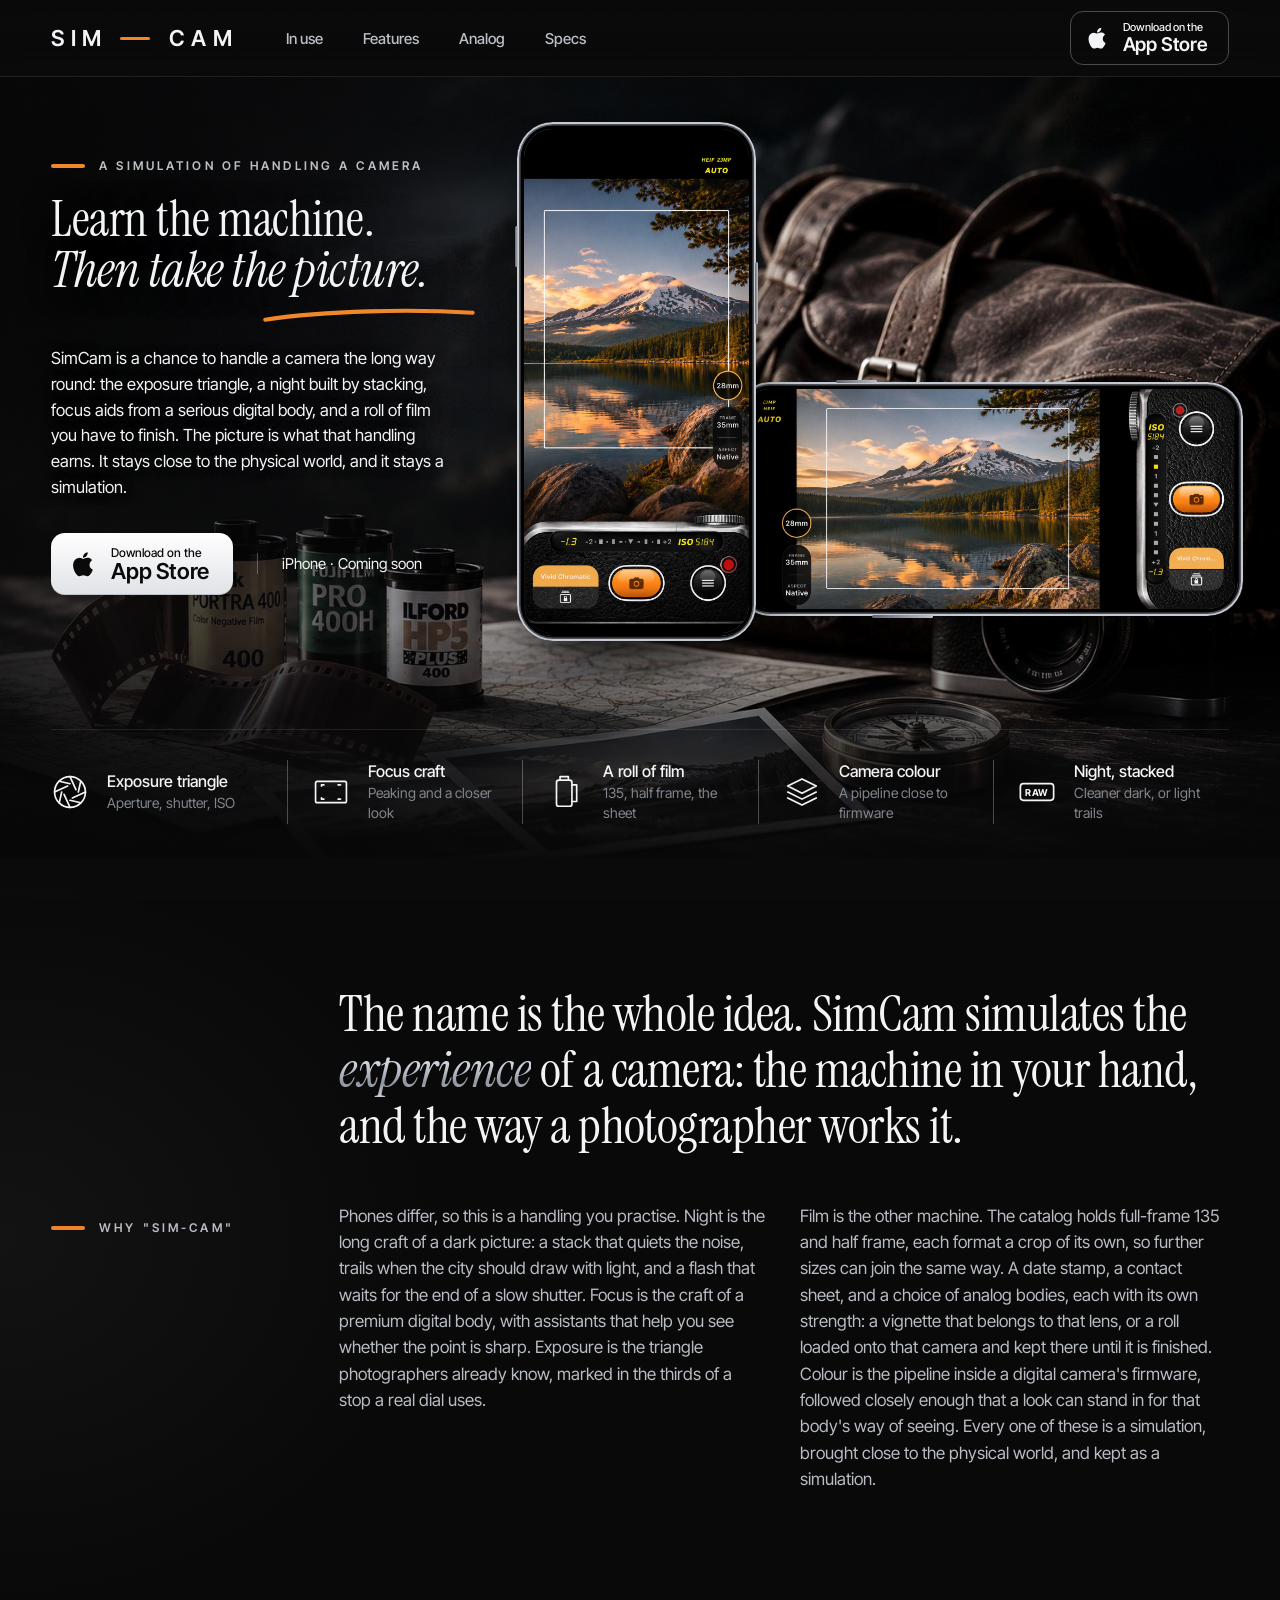
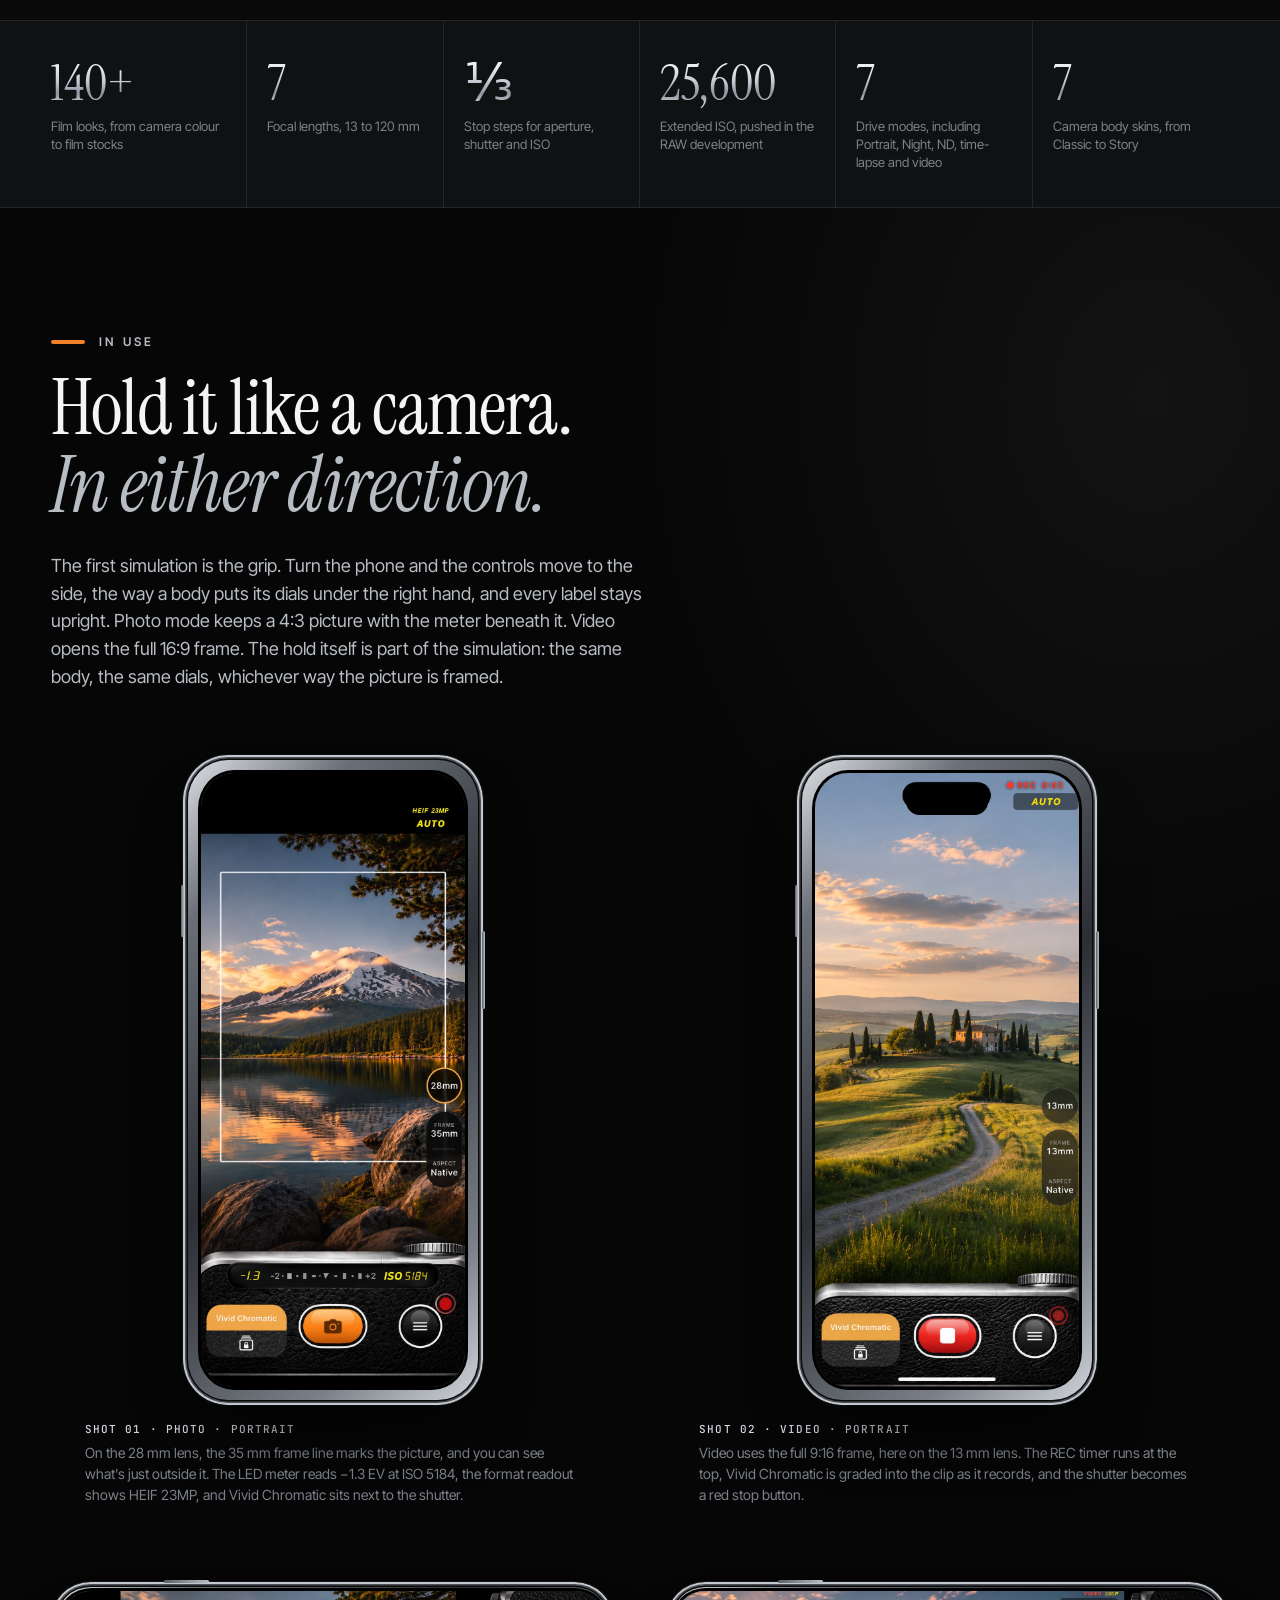
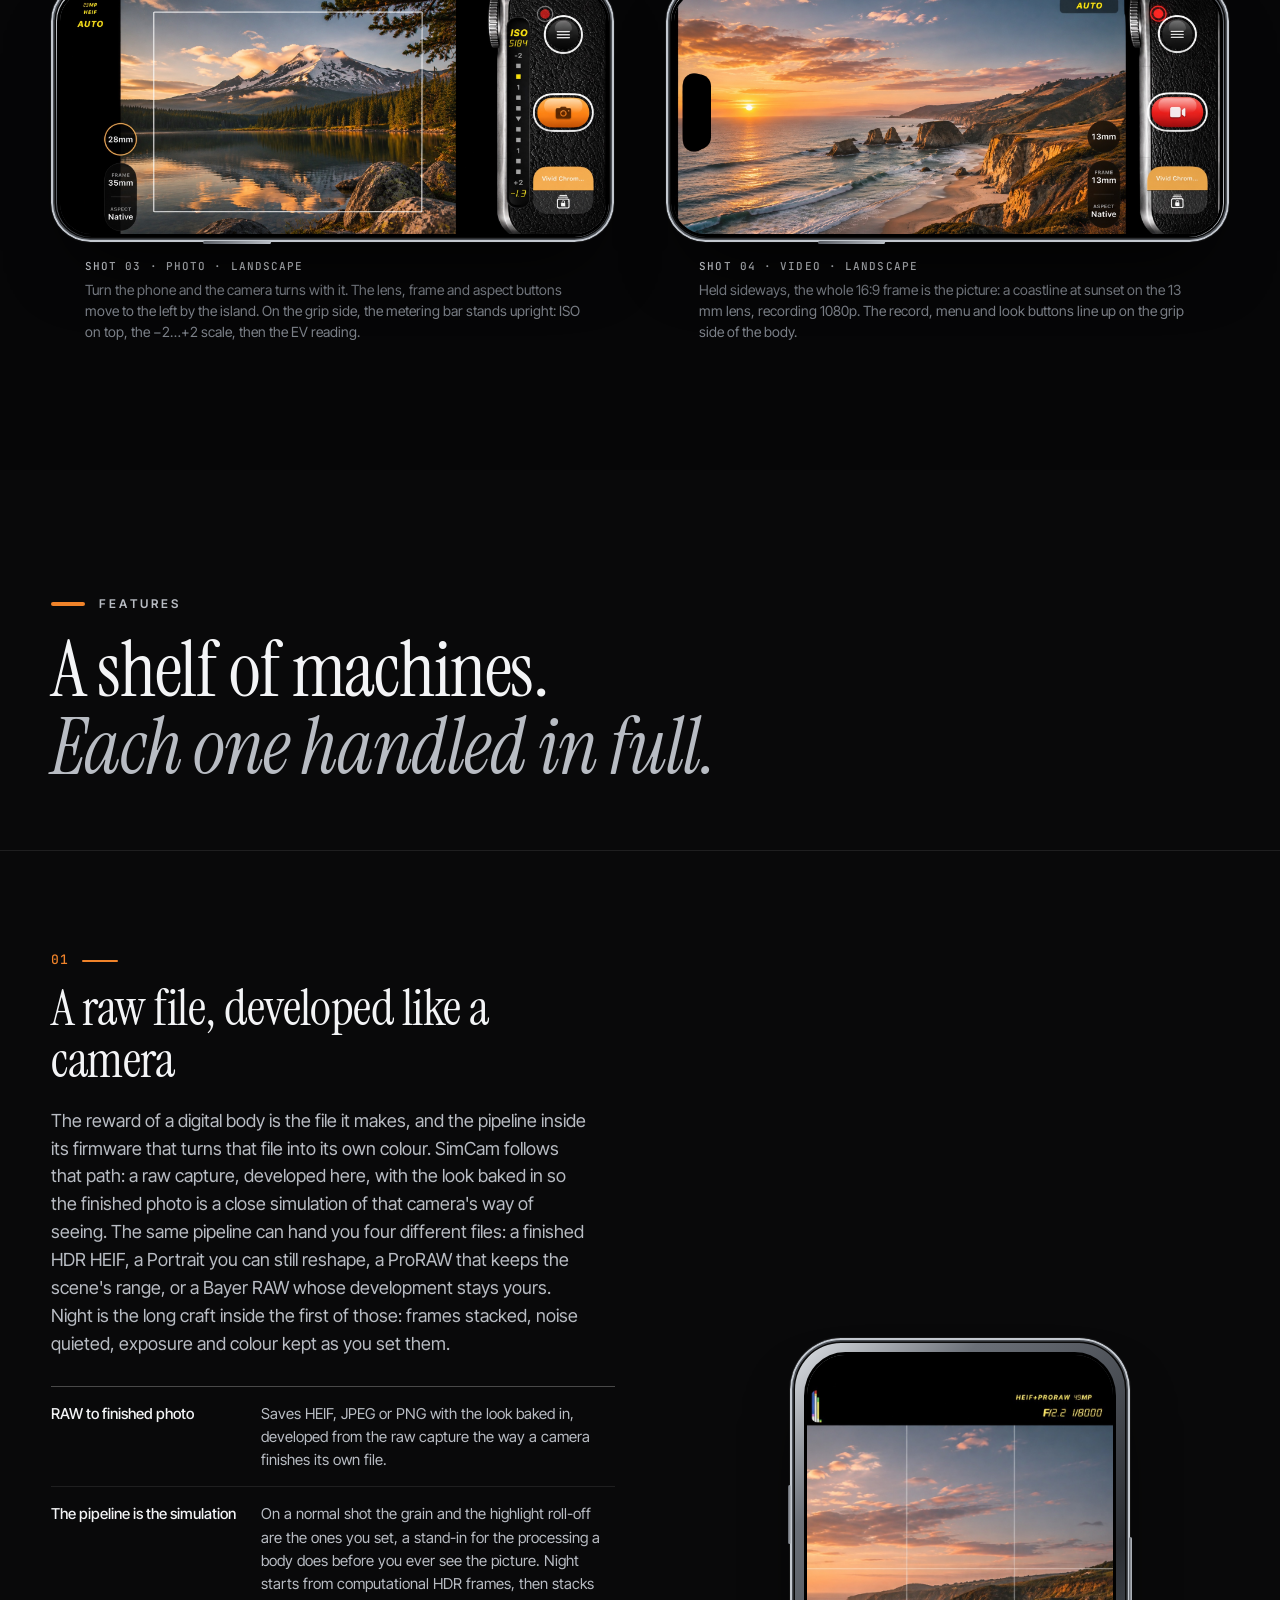
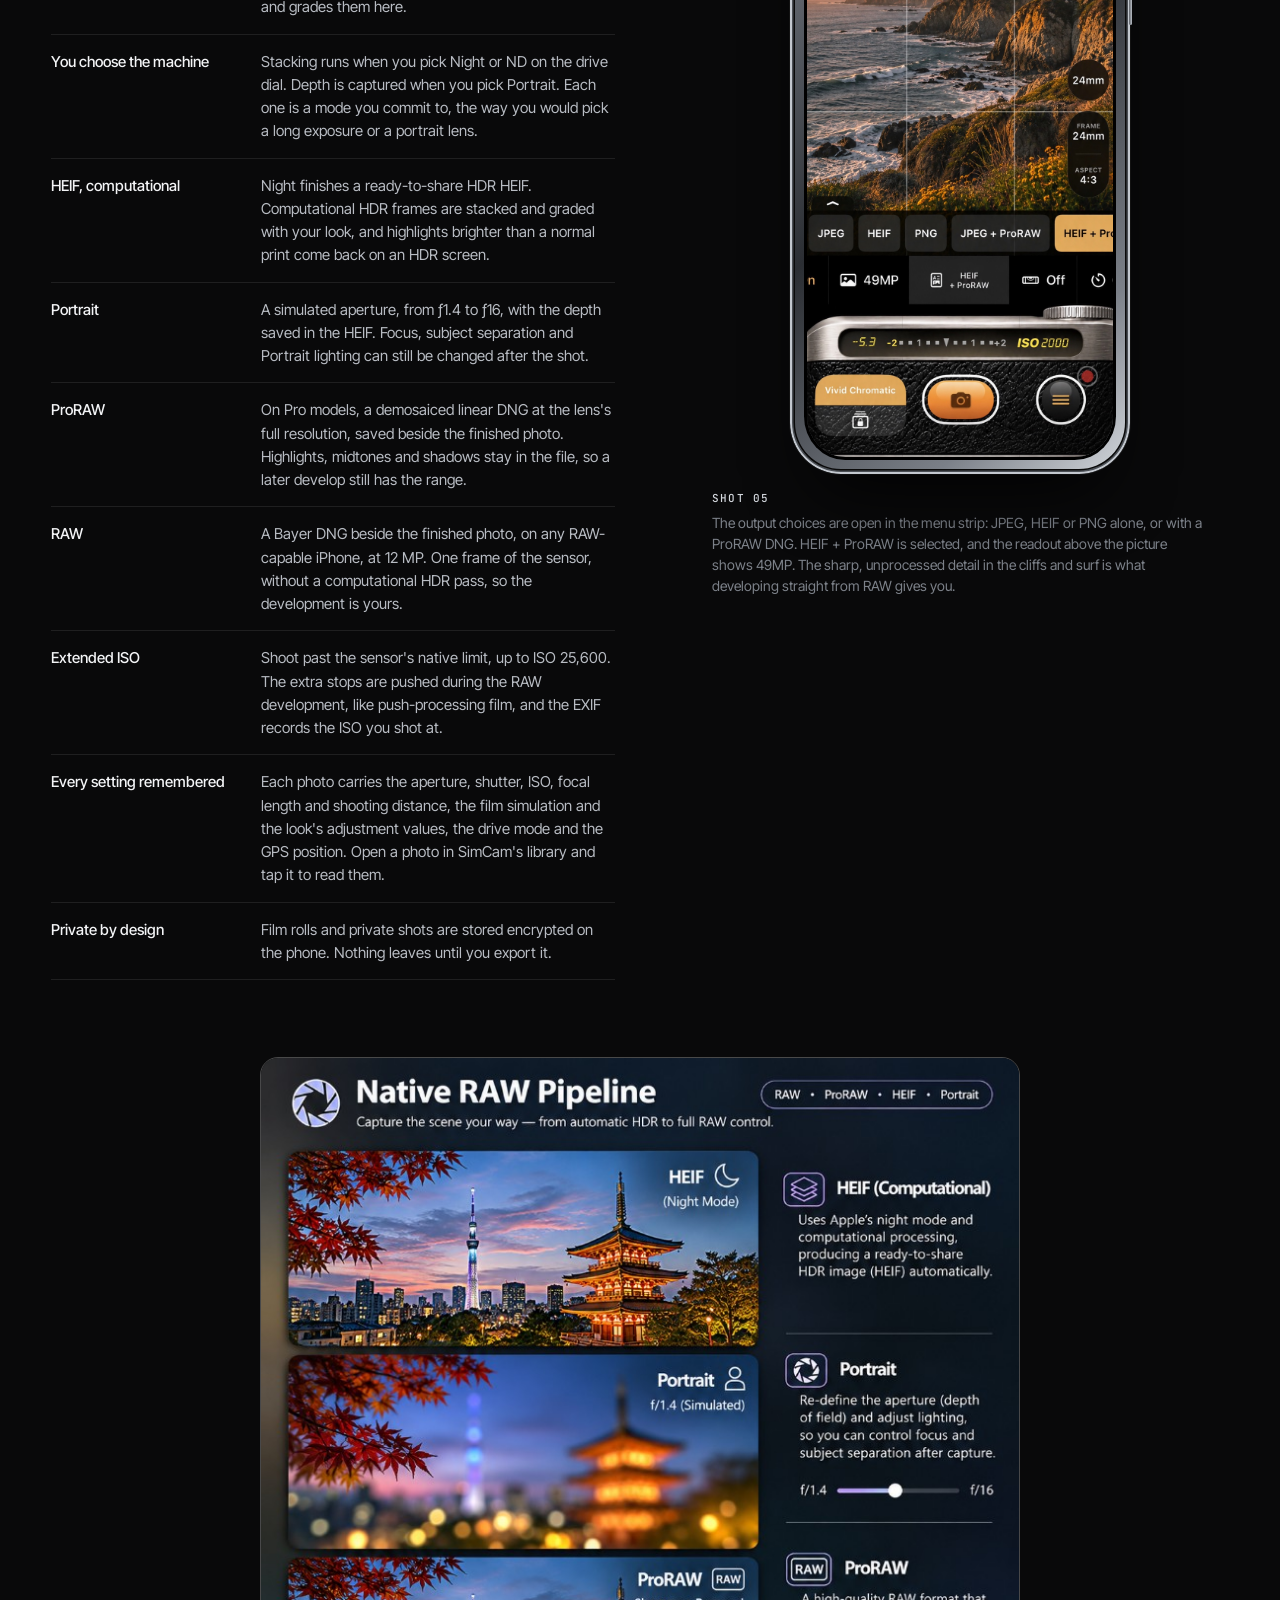
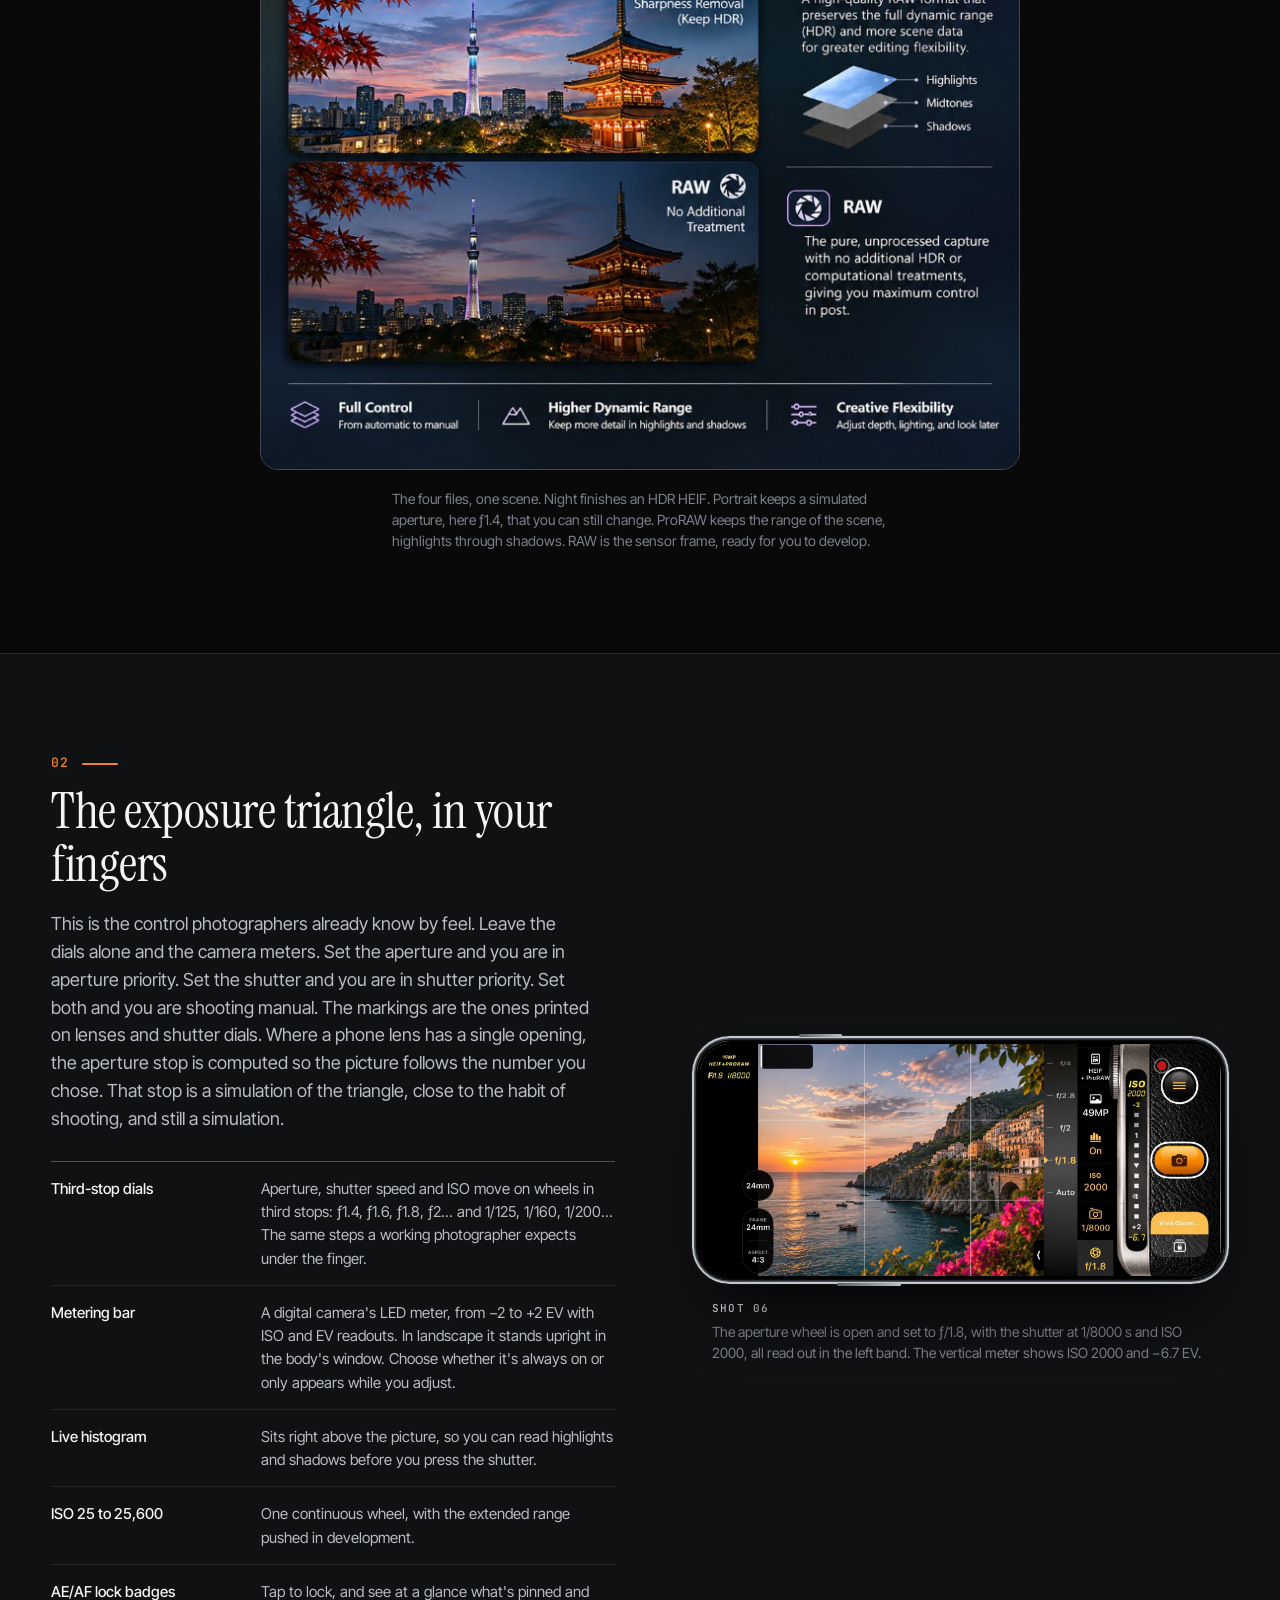
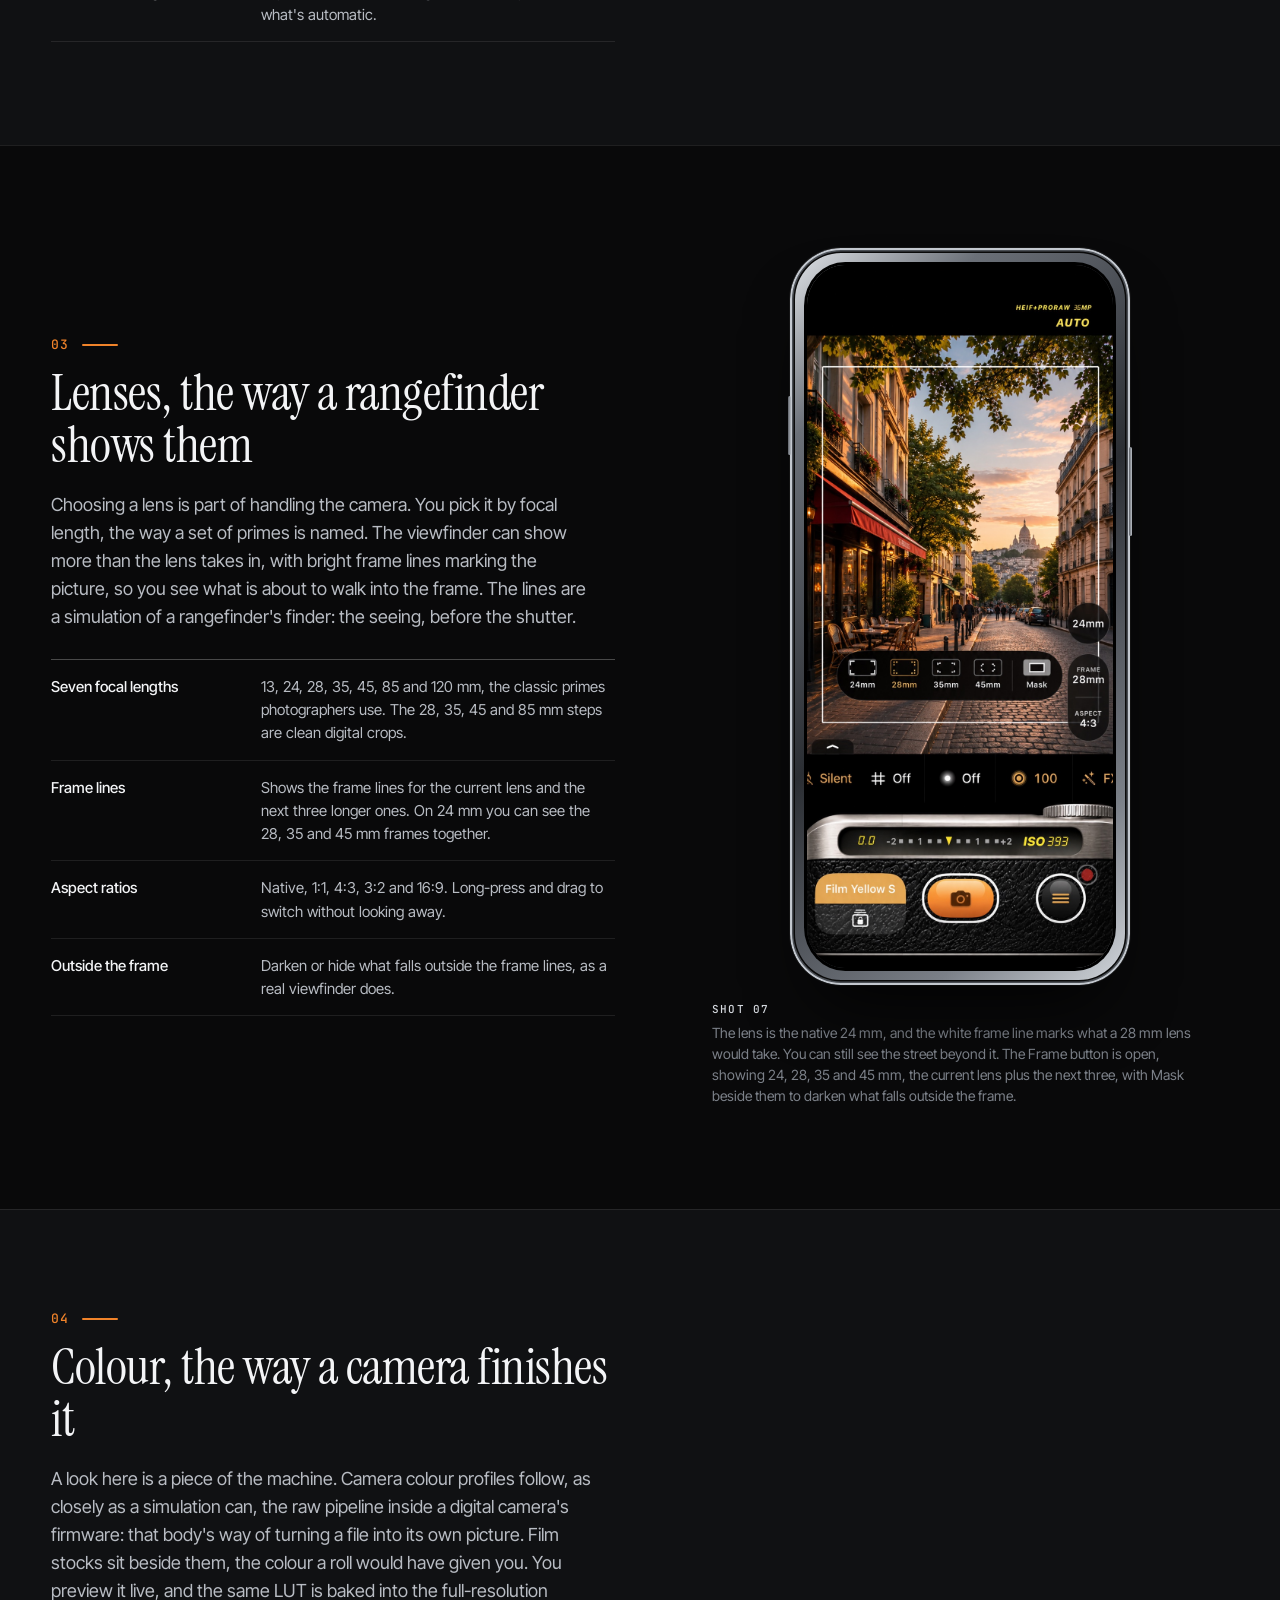
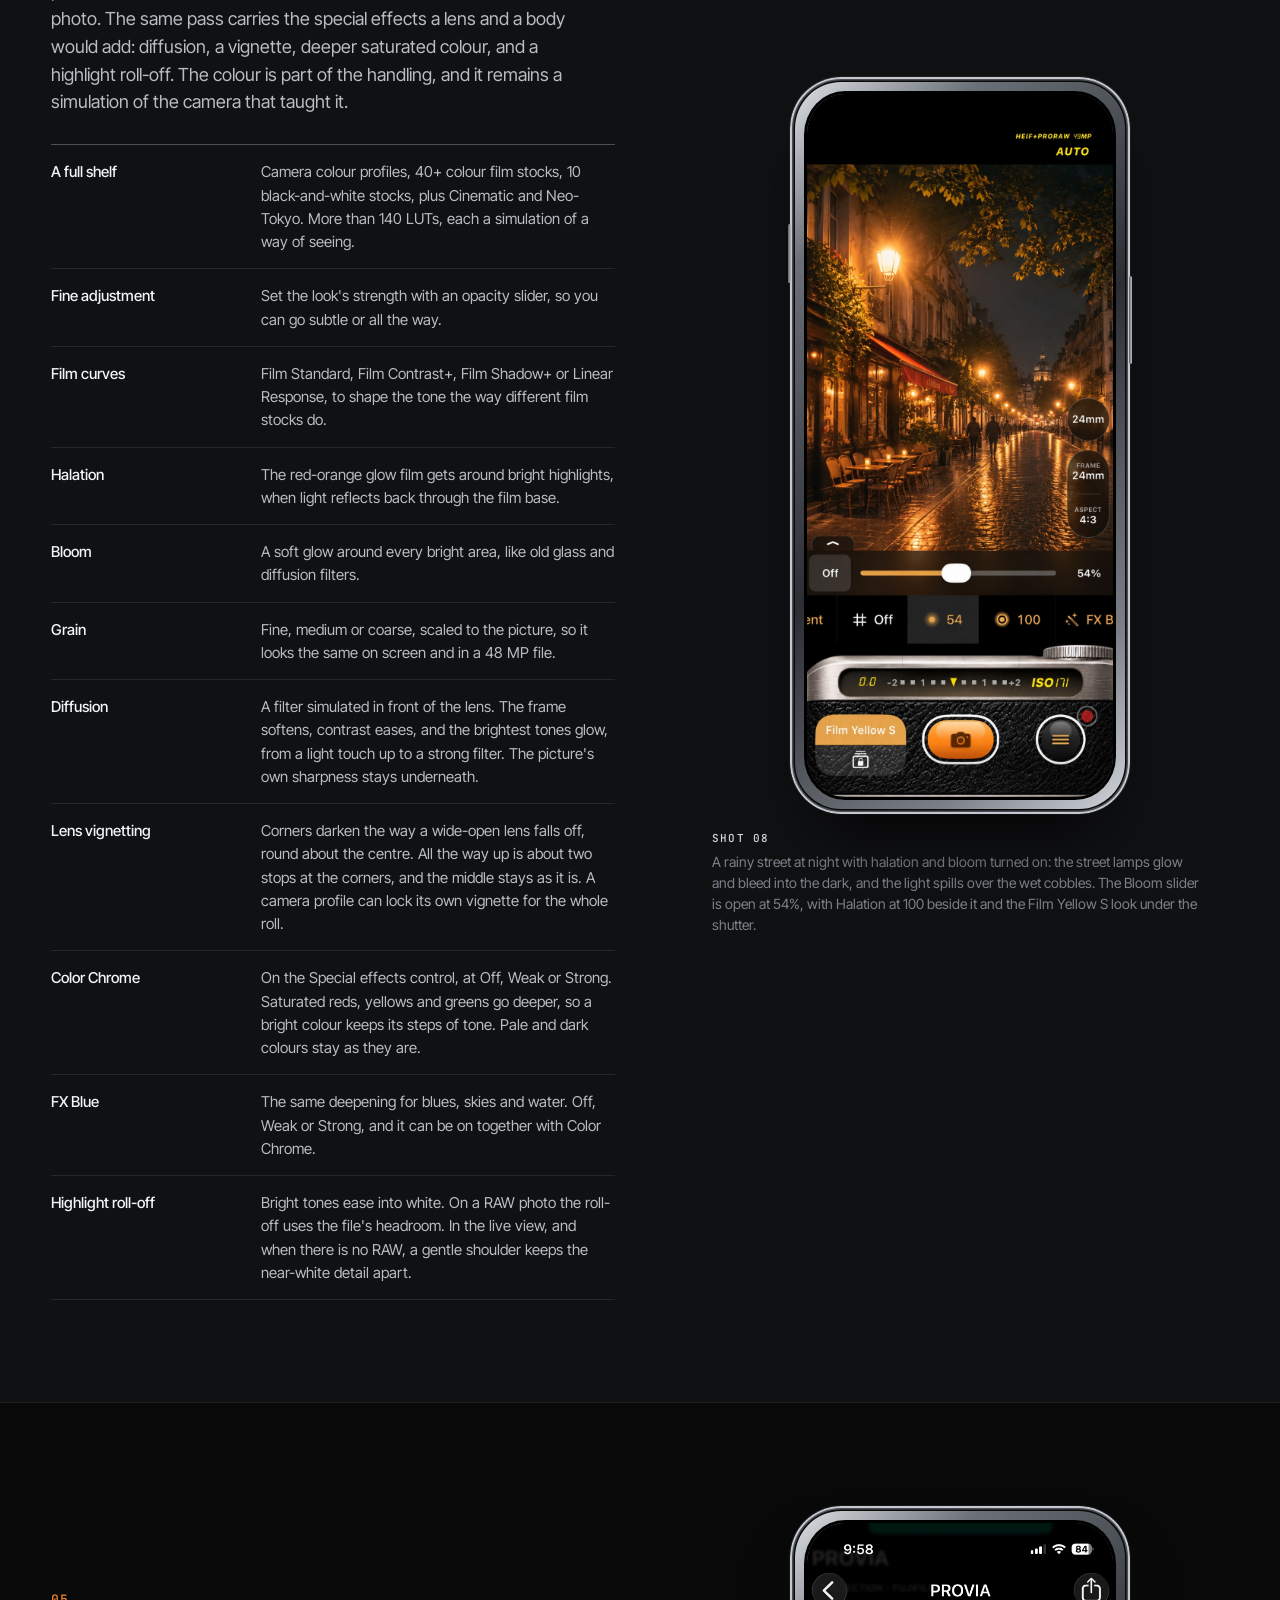
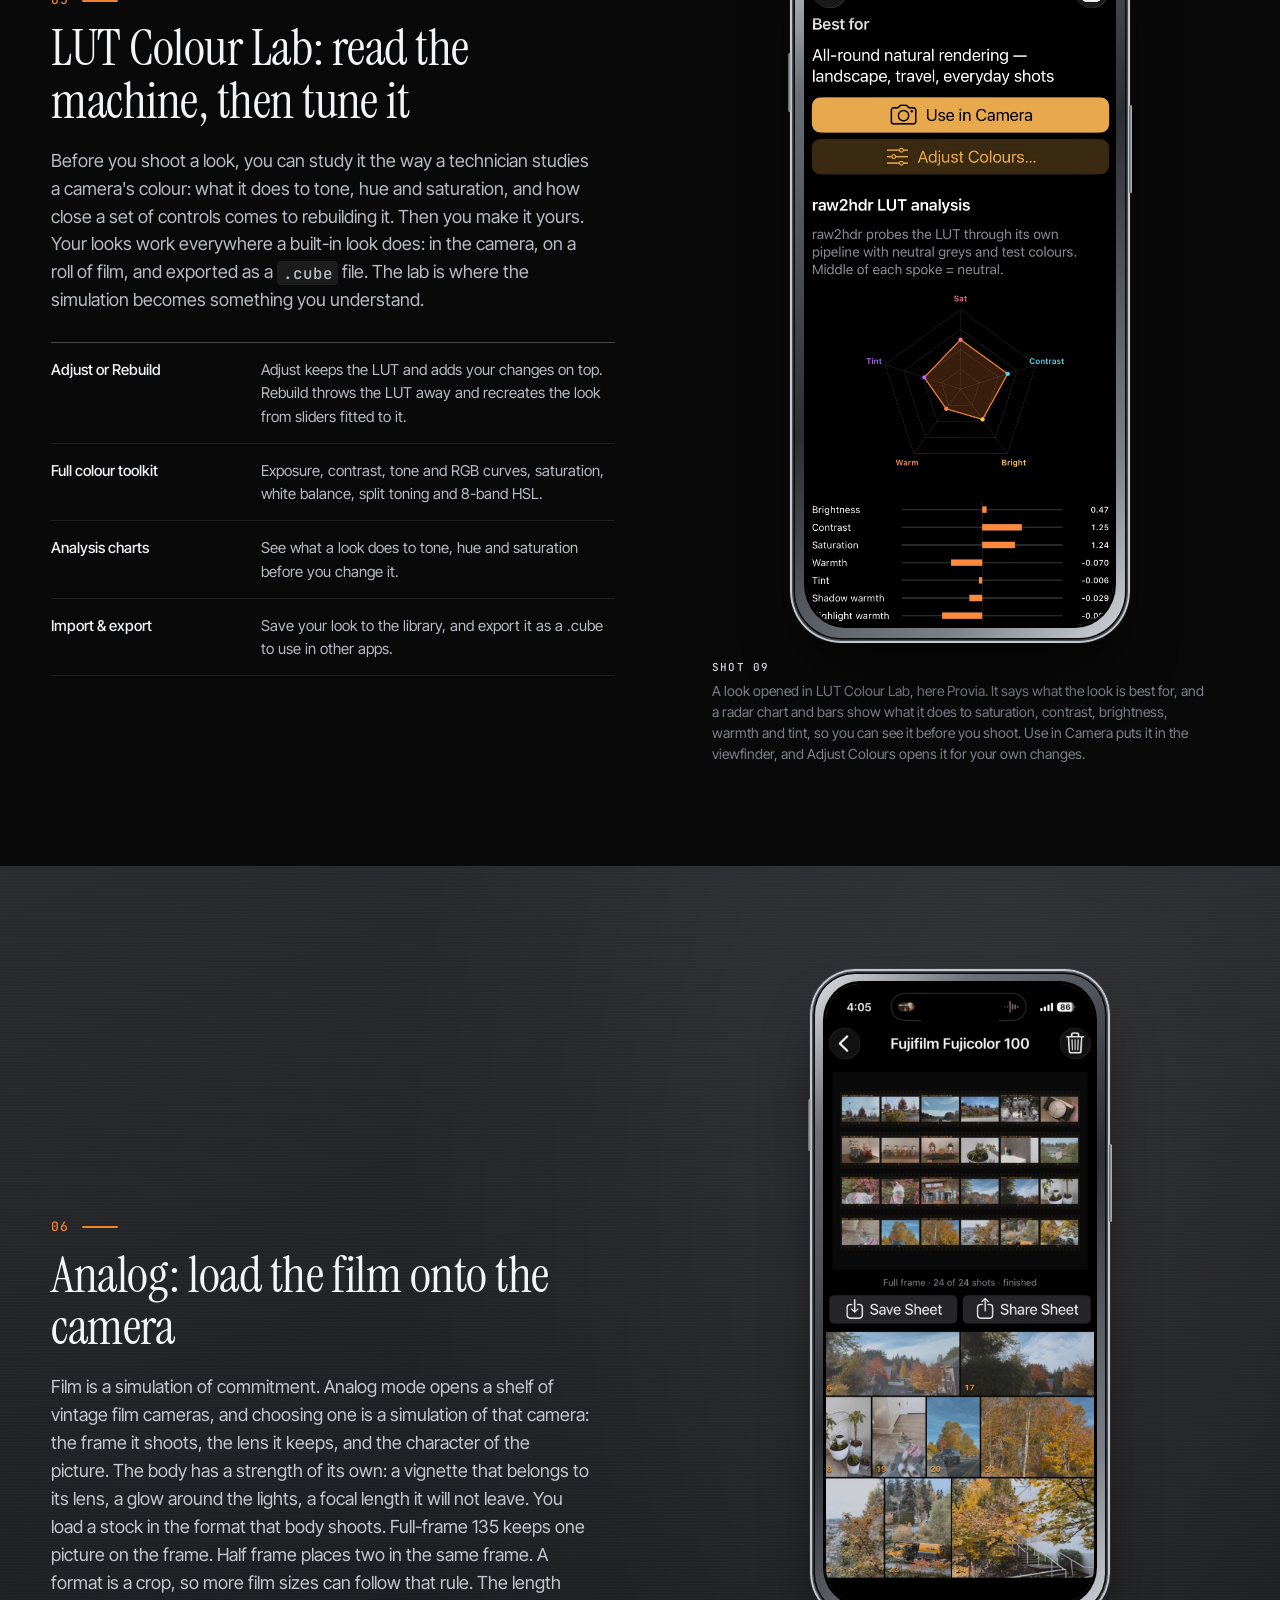
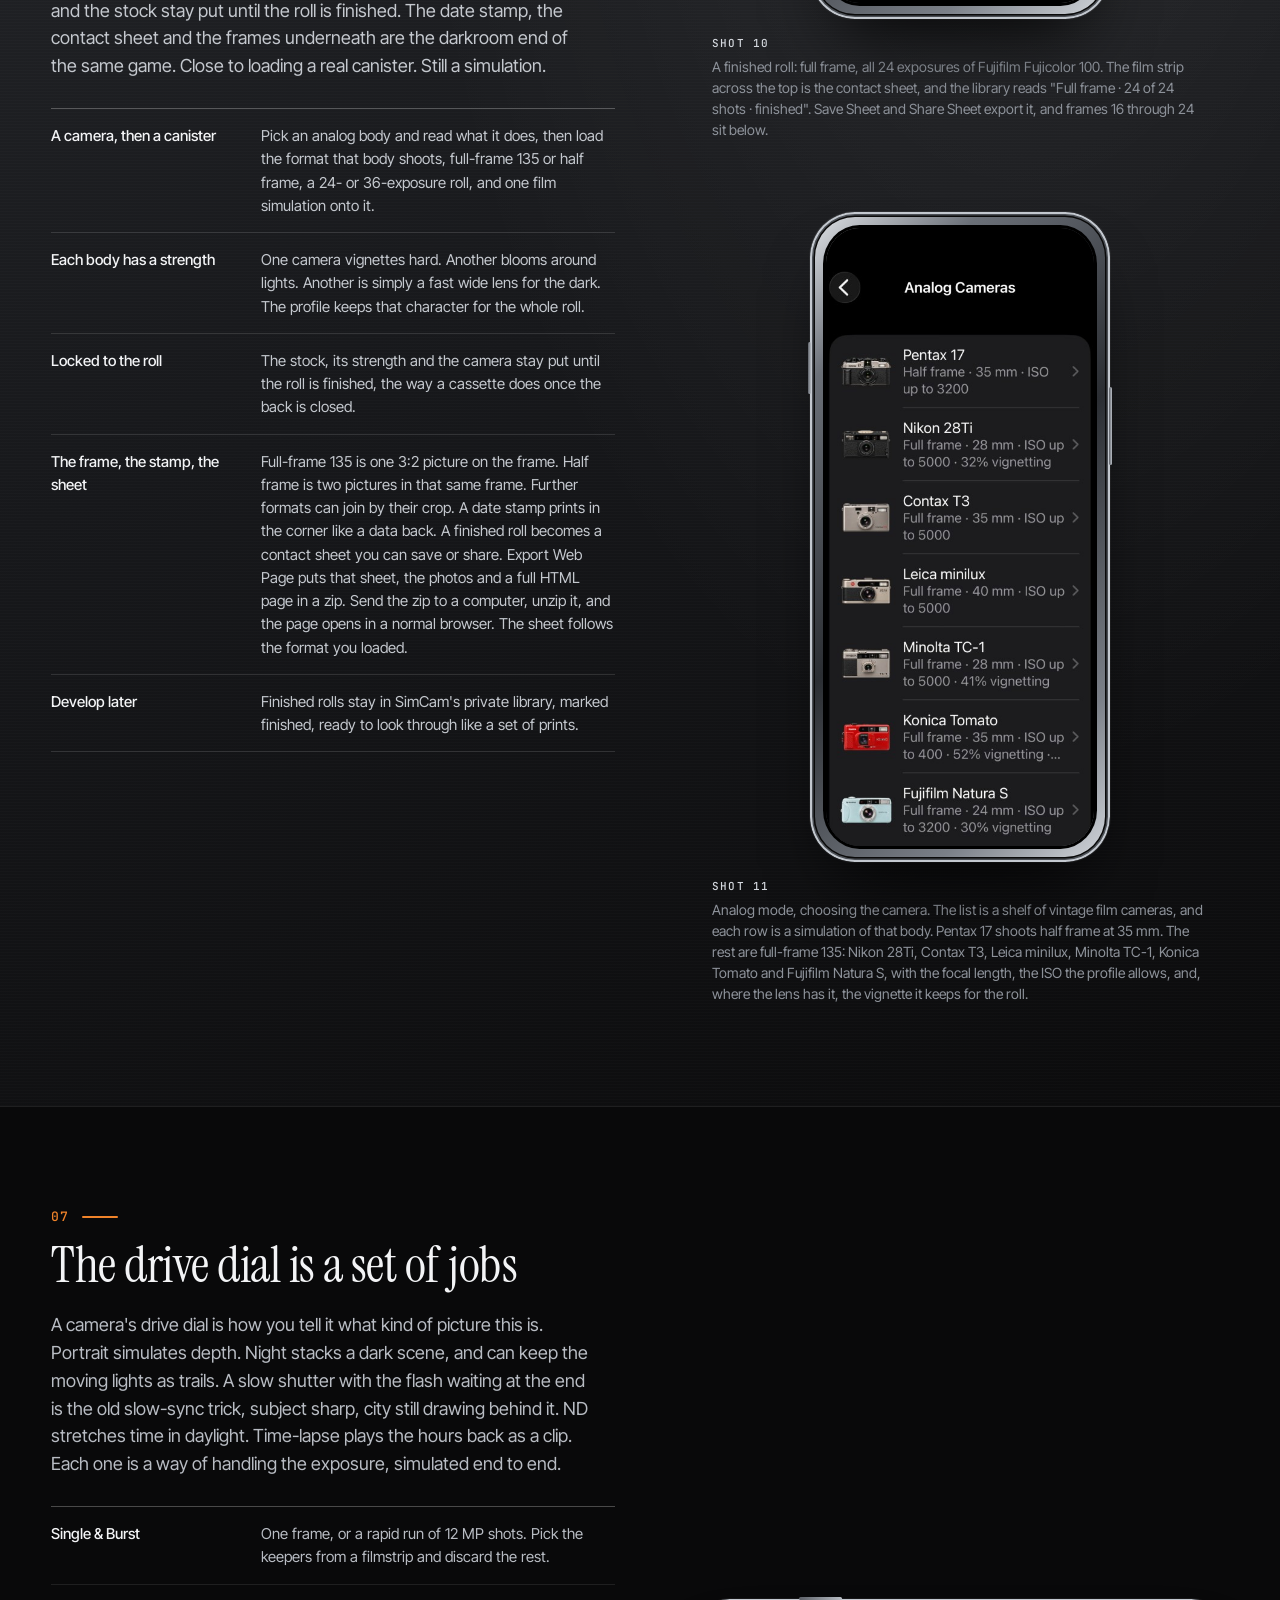
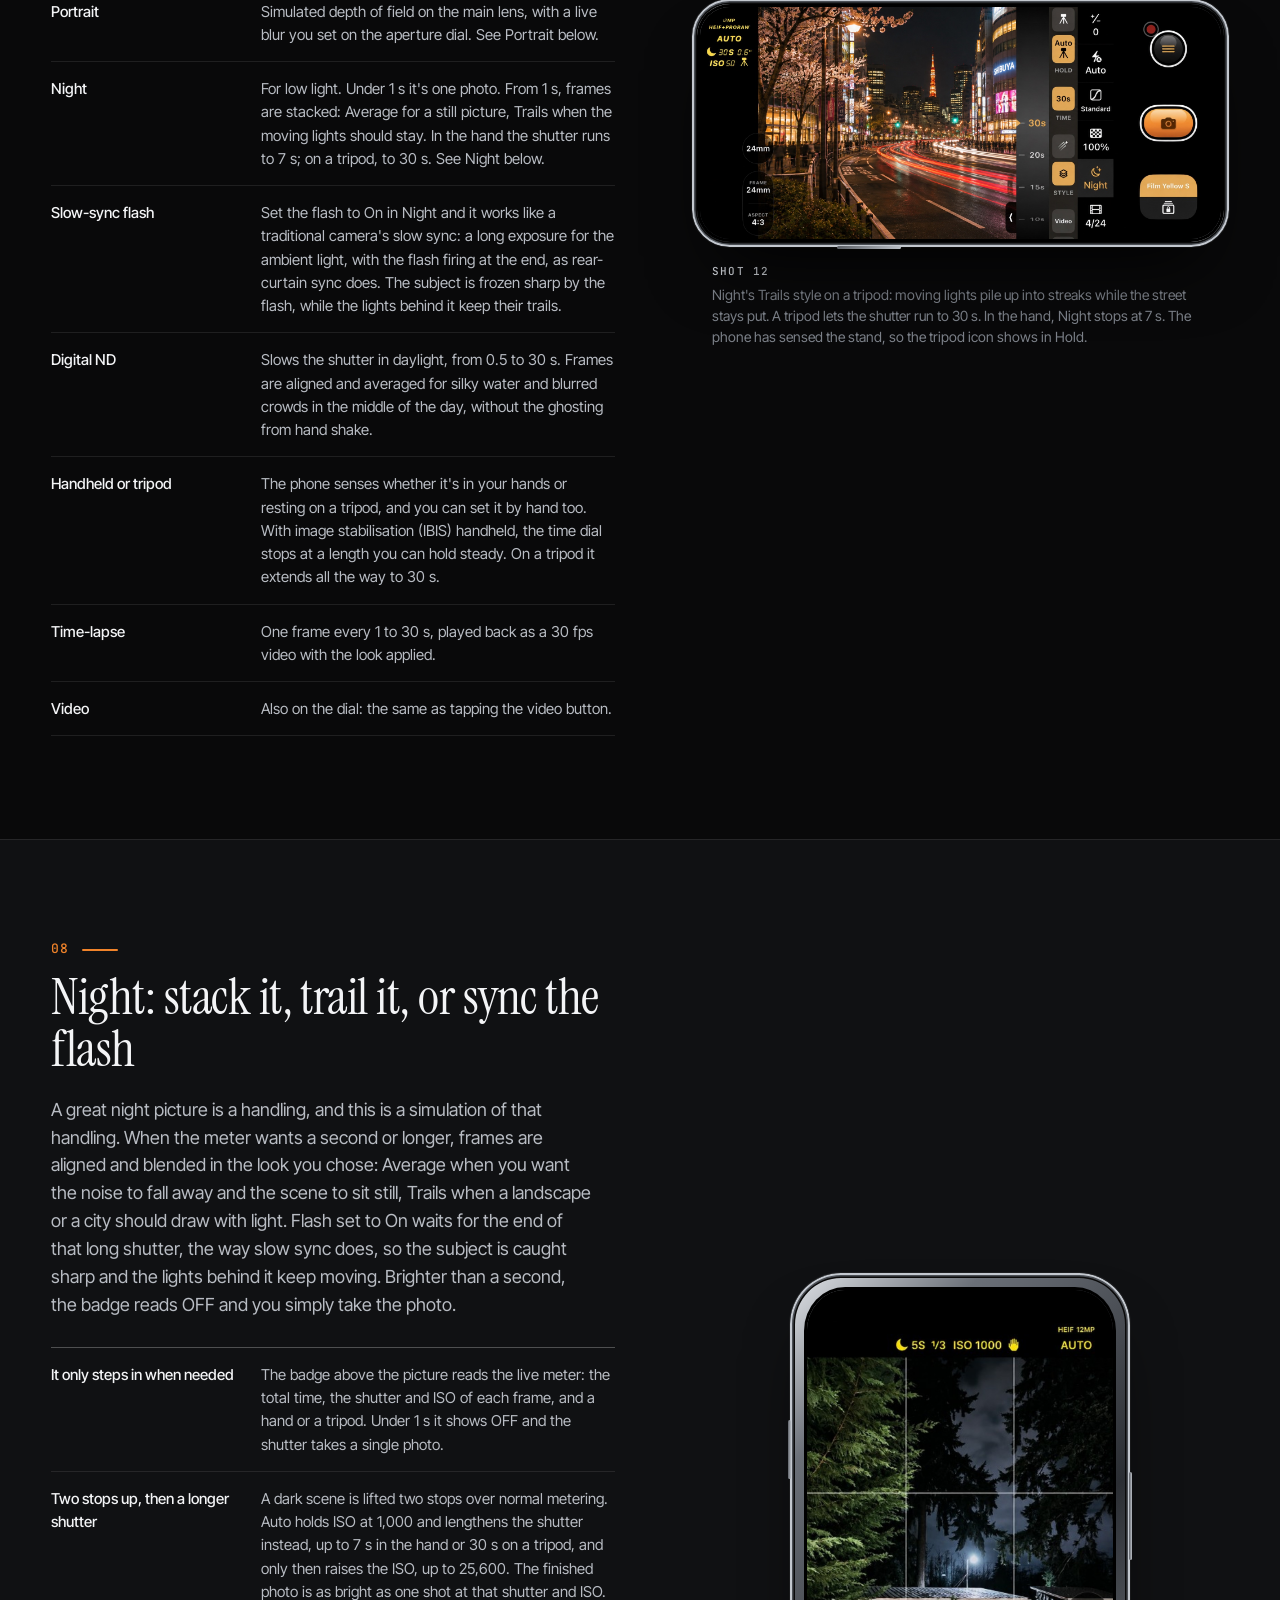
==== index.html @ 503264f3 "upload initial homepage" ====
<!doctype html>
<html lang="en">
<head>
  <meta charset="utf-8">
  <meta name="viewport" content="width=device-width, initial-scale=1">
  <title>SimCam — Handle the camera</title>
  <meta name="description" content="SimCam simulates the experience of handling a camera: night stacking and light trails, focus assistants, the exposure triangle, slow-sync flash, film rolls and contact sheets, and a colour pipeline close to a digital camera's own firmware. A simulation, kept close to the real thing.">
  <link rel="preconnect" href="https://fonts.googleapis.com">
  <link rel="preconnect" href="https://fonts.gstatic.com" crossorigin>
  <link href="https://fonts.googleapis.com/css2?family=Instrument+Serif:ital@0;1&family=Inter+Tight:wght@400;500;600;700&family=JetBrains+Mono:wght@400;500&display=swap" rel="stylesheet">
  <link rel="stylesheet" href="styles.css">
</head>
<body>

  <!-- ───────────── Header ───────────── -->
  <header class="site-header">
    <div class="wrap header-row">
      <a class="wordmark" href="#top" aria-label="SimCam home">SIM<span class="dash"></span>CAM</a>
      <nav class="nav" aria-label="Sections">
        <a href="#screens">In use</a>
        <a href="#features">Features</a>
        <a href="#analog">Analog</a>
        <a href="#specs">Specs</a>
      </nav>
      <!-- App Store link not available yet: fill in href when the listing is live. -->
      <a class="btn btn-outline" href="" data-app-store>
        <svg viewBox="0 0 24 24" aria-hidden="true"><path d="M16.4 12.6c0-2.4 2-3.6 2.1-3.7-1.1-1.7-2.9-1.9-3.5-1.9-1.5-.2-2.9.9-3.7.9-.8 0-1.9-.9-3.2-.8-1.6 0-3.1 1-4 2.4-1.7 3-.4 7.4 1.2 9.8.8 1.2 1.8 2.5 3 2.4 1.2 0 1.7-.8 3.2-.8 1.5 0 1.9.8 3.2.8 1.3 0 2.2-1.2 3-2.4.9-1.4 1.3-2.7 1.3-2.8 0 0-2.6-1-2.6-3.9zM14 5.5c.7-.8 1.1-1.9 1-3-1 0-2.1.7-2.8 1.5-.6.7-1.2 1.8-1 2.9 1 .1 2.1-.6 2.8-1.4z"/></svg>
        <span><small>Download on the</small>App Store</span>
      </a>
    </div>
  </header>

  <main id="top">

    <!-- ───────────── Hero ───────────── -->
    <section class="hero">
      <div class="wrap hero-grid">
        <div class="hero-copy">
          <p class="eyebrow">A simulation of handling a camera</p>
          <h1 class="hero-title">
            Learn the machine.<br>
            <em>Then take the picture.</em>
          </h1>
          <svg class="swoosh" viewBox="0 0 200 12" preserveAspectRatio="none" aria-hidden="true"><path d="M2 10 C 60 2, 140 1, 198 4"/></svg>
          <p class="hero-lede">
            SimCam is a chance to handle a camera the long way round: the exposure triangle,
            a night built by stacking, focus aids from a serious digital body, and a roll of
            film you have to finish. The picture is what that handling earns. It stays close
            to the physical world, and it stays a simulation.
          </p>
          <div class="cta-row">
            <a class="btn btn-light" href="" data-app-store>
              <svg viewBox="0 0 24 24" aria-hidden="true"><path d="M16.4 12.6c0-2.4 2-3.6 2.1-3.7-1.1-1.7-2.9-1.9-3.5-1.9-1.5-.2-2.9.9-3.7.9-.8 0-1.9-.9-3.2-.8-1.6 0-3.1 1-4 2.4-1.7 3-.4 7.4 1.2 9.8.8 1.2 1.8 2.5 3 2.4 1.2 0 1.7-.8 3.2-.8 1.5 0 1.9.8 3.2.8 1.3 0 2.2-1.2 3-2.4.9-1.4 1.3-2.7 1.3-2.8 0 0-2.6-1-2.6-3.9zM14 5.5c.7-.8 1.1-1.9 1-3-1 0-2.1.7-2.8 1.5-.6.7-1.2 1.8-1 2.9 1 .1 2.1-.6 2.8-1.4z"/></svg>
              <span><small>Download on the</small>App Store</span>
            </a>
            <span class="note">iPhone · Coming soon</span>
          </div>
        </div>

        <div class="hero-stage">
          <div class="stage-phones">
          <figure class="device-fig stage-portrait">
            <div class="phone" data-shot="hero-portrait-photo.jpg">
              <div class="screen"><img src="screens/hero-portrait-photo.jpg" alt="SimCam in portrait: a mountain lake at golden hour with the 35 mm frame line, the 28 mm lens button and the LED metering bar"></div>
            </div>
          </figure>
          <figure class="device-fig stage-landscape">
            <div class="phone landscape" data-shot="hero-landscape-photo.jpg">
              <div class="screen"><img src="screens/hero-landscape-photo.jpg" alt="SimCam in landscape: the same mountain lake with the vertical metering bar and shutter on the camera body skin"></div>
            </div>
          </figure>
          </div>
        </div>
      </div>

      <div class="wrap">
        <ul class="hero-bar">
          <li>
            <svg viewBox="0 0 32 32" aria-hidden="true"><circle cx="16" cy="16" r="13"/><path d="M16 3l5 11M29 16l-11 5M16 29l-5-11M3 16l11-5M7 7l9 2M25 7l-2 9M25 25l-9-2M7 25l2-9"/></svg>
            <span><b>Exposure triangle</b>Aperture, shutter, ISO</span>
          </li>
          <li>
            <svg viewBox="0 0 32 32" aria-hidden="true"><rect x="3" y="7" width="26" height="18" rx="1.5"/><path d="M8 11v-1h2M24 10h-2M8 21v1h2M24 22h-2" /></svg>
            <span><b>Focus craft</b>Peaking and a closer look</span>
          </li>
          <li>
            <svg viewBox="0 0 32 32" aria-hidden="true"><rect x="8" y="6" width="13" height="22" rx="2"/><path d="M11 6V3h7v3M21 10h4v14h-4"/></svg>
            <span><b>A roll of film</b>135, half frame, the sheet</span>
          </li>
          <li>
            <svg viewBox="0 0 32 32" aria-hidden="true"><path d="M16 5l12 6-12 6-12-6zM4 16l12 6 12-6M4 21l12 6 12-6"/></svg>
            <span><b>Camera colour</b>A pipeline close to firmware</span>
          </li>
          <li>
            <svg viewBox="0 0 32 32" aria-hidden="true"><rect x="2" y="9" width="28" height="14" rx="2.5"/><text x="16" y="19.6" text-anchor="middle">RAW</text></svg>
            <span><b>Night, stacked</b>Cleaner dark, or light trails</span>
          </li>
        </ul>
      </div>
    </section>

    <!-- ───────────── Thesis ───────────── -->
    <section class="thesis">
      <div class="wrap thesis-grid">
        <p class="kicker">Why "Sim-Cam"</p>
        <div>
          <p class="thesis-lead">
            The name is the whole idea. SimCam simulates the <em>experience</em> of a camera:
            the machine in your hand, and the way a photographer works it.
          </p>
          <div class="thesis-cols">
            <p>
              Phones differ, so this is a handling you practise. Night is the long craft of a
              dark picture: a stack that quiets the noise, trails when the city should draw
              with light, and a flash that waits for the end of a slow shutter. Focus is the
              craft of a premium digital body, with assistants that help you see whether the
              point is sharp. Exposure is the triangle photographers already know, marked in
              the thirds of a stop a real dial uses.
            </p>
            <p>
              Film is the other machine. The catalog holds full-frame 135 and half frame,
              each format a crop of its own, so further sizes can join the same way. A date
              stamp, a contact sheet, and a choice of analog bodies, each with its own
              strength: a vignette that belongs to that lens, or a roll loaded onto that
              camera and kept there until it is finished.
              Colour is the pipeline inside a digital camera's firmware, followed closely
              enough that a look can stand in for that body's way of seeing. Every one of
              these is a simulation, brought close to the physical world, and kept as a
              simulation.
            </p>
          </div>
        </div>
      </div>
    </section>

    <!-- ───────────── Numbers ───────────── -->
    <section class="numbers" aria-label="SimCam in numbers">
      <div class="wrap numbers-grid">
        <div><b>140+</b><span>Film looks, from camera colour to film stocks</span></div>
        <div><b>7</b><span>Focal lengths, 13 to 120 mm</span></div>
        <div><b>⅓</b><span>Stop steps for aperture, shutter and ISO</span></div>
        <div><b>25,600</b><span>Extended ISO, pushed in the RAW development</span></div>
        <div><b>7</b><span>Drive modes, including Portrait, Night, ND, time-lapse and video</span></div>
        <div><b>7</b><span>Camera body skins, from Classic to Story</span></div>
      </div>
    </section>

    <!-- ───────────── In use: four orientations ───────────── -->
    <section class="screens" id="screens">
      <div class="wrap">
        <header class="section-head">
          <p class="kicker">In use</p>
          <h2>Hold it like a camera.<br><em>In either direction.</em></h2>
          <p class="section-intro">
            The first simulation is the grip. Turn the phone and the controls move to the side,
            the way a body puts its dials under the right hand, and every label stays upright.
            Photo mode keeps a 4:3 picture with the meter beneath it. Video opens the full 16:9
            frame. The hold itself is part of the simulation: the same body, the same dials,
            whichever way the picture is framed.
          </p>
        </header>

        <div class="screens-grid">
          <figure class="device-fig">
            <div class="phone" data-shot="hero-portrait-photo.jpg">
              <div class="screen"><img src="screens/hero-portrait-photo.jpg" alt="SimCam held upright: a mountain lake at golden hour with the 35 mm frame line, and the metering bar and shutter row on the camera body skin" loading="lazy"></div>
            </div>
            <figcaption>
              <span class="shot-id">SHOT 01 · Photo · Portrait</span>
              On the 28 mm lens, the 35 mm frame line marks the picture, and you can see what's
              just outside it. The LED meter reads −1.3 EV at ISO 5184, the format readout shows
              HEIF 23MP, and Vivid Chromatic sits next to the shutter.
            </figcaption>
          </figure>
          <figure class="device-fig">
            <div class="phone" data-shot="video-portrait.jpg">
              <div class="screen"><img src="screens/video-portrait.jpg" alt="SimCam recording video upright: Tuscan hills at golden hour filling the 9:16 frame, the REC timer at the top and a red stop button on the camera body skin" loading="lazy"></div>
            </div>
            <figcaption>
              <span class="shot-id">SHOT 02 · Video · Portrait</span>
              Video uses the full 9:16 frame, here on the 13 mm lens. The REC timer runs at the
              top, Vivid Chromatic is graded into the clip as it records, and the shutter becomes
              a red stop button.
            </figcaption>
          </figure>
          <figure class="device-fig wide">
            <div class="phone landscape" data-shot="hero-landscape-photo.jpg">
              <div class="screen"><img src="screens/hero-landscape-photo.jpg" alt="SimCam held sideways: the same mountain lake, with the vertical metering bar and shutter on the grip side of the camera body skin" loading="lazy"></div>
            </div>
            <figcaption>
              <span class="shot-id">SHOT 03 · Photo · Landscape</span>
              Turn the phone and the camera turns with it. The lens, frame and aspect buttons
              move to the left by the island. On the grip side, the metering bar stands upright:
              ISO on top, the −2…+2 scale, then the EV reading.
            </figcaption>
          </figure>
          <figure class="device-fig wide">
            <div class="phone landscape" data-shot="video-landscape.jpg">
              <div class="screen"><img src="screens/video-landscape.jpg" alt="SimCam in video mode held sideways: a coastal sunset filling the 16:9 frame, VIDEO 1080P at the top and a red record button on the grip side" loading="lazy"></div>
            </div>
            <figcaption>
              <span class="shot-id">SHOT 04 · Video · Landscape</span>
              Held sideways, the whole 16:9 frame is the picture: a coastline at sunset on the
              13 mm lens, recording 1080p. The record, menu and look buttons line up on the grip
              side of the body.
            </figcaption>
          </figure>
        </div>
      </div>
    </section>

    <!-- ───────────── Features ───────────── -->
    <section class="features" id="features">
      <div class="wrap">
        <header class="section-head">
          <p class="kicker">Features</p>
          <h2>A shelf of machines.<br><em>Each one handled in full.</em></h2>
        </header>
      </div>

      <!-- 01 -->
      <article class="feature" id="raw">
        <div class="wrap feature-grid">
          <div class="feature-text">
            <p class="feature-no">01</p>
            <h3>A raw file, developed like a camera</h3>
            <p class="feature-lede">
              The reward of a digital body is the file it makes, and the pipeline inside its
              firmware that turns that file into its own colour. SimCam follows that path: a
              raw capture, developed here, with the look baked in so the finished photo is a
              close simulation of that camera's way of seeing. The same pipeline can hand you
              four different files: a finished HDR HEIF, a Portrait you can still reshape, a
              ProRAW that keeps the scene's range, or a Bayer RAW whose development stays
              yours. Night is the long craft inside the first of those: frames stacked, noise
              quieted, exposure and colour kept as you set them.
            </p>
            <ul class="spec-list">
              <li><b>RAW to finished photo</b>Saves HEIF, JPEG or PNG with the look baked in, developed from the raw capture the way a camera finishes its own file.</li>
              <li><b>The pipeline is the simulation</b>On a normal shot the grain and the highlight roll-off are the ones you set, a stand-in for the processing a body does before you ever see the picture. Night starts from computational HDR frames, then stacks and grades them here.</li>
              <li><b>You choose the machine</b>Stacking runs when you pick Night or ND on the drive dial. Depth is captured when you pick Portrait. Each one is a mode you commit to, the way you would pick a long exposure or a portrait lens.</li>
              <li><b>HEIF, computational</b>Night finishes a ready-to-share HDR HEIF. Computational HDR frames are stacked and graded with your look, and highlights brighter than a normal print come back on an HDR screen.</li>
              <li><b>Portrait</b>A simulated aperture, from ƒ1.4 to ƒ16, with the depth saved in the HEIF. Focus, subject separation and Portrait lighting can still be changed after the shot.</li>
              <li><b>ProRAW</b>On Pro models, a demosaiced linear DNG at the lens's full resolution, saved beside the finished photo. Highlights, midtones and shadows stay in the file, so a later develop still has the range.</li>
              <li><b>RAW</b>A Bayer DNG beside the finished photo, on any RAW-capable iPhone, at 12 MP. One frame of the sensor, without a computational HDR pass, so the development is yours.</li>
              <li><b>Extended ISO</b>Shoot past the sensor's native limit, up to ISO 25,600. The extra stops are pushed during the RAW development, like push-processing film, and the EXIF records the ISO you shot at.</li>
              <li><b>Every setting remembered</b>Each photo carries the aperture, shutter, ISO, focal length and shooting distance, the film simulation and the look's adjustment values, the drive mode and the GPS position. Open a photo in SimCam's library and tap it to read them.</li>
              <li><b>Private by design</b>Film rolls and private shots are stored encrypted on the phone. Nothing leaves until you export it.</li>
            </ul>
          </div>
          <figure class="device-fig">
            <div class="phone" data-shot="feature-raw.jpg">
              <div class="screen"><img src="screens/feature-raw.jpg" alt="SimCam in portrait with the output choices open: JPEG, HEIF, PNG, JPEG + ProRAW and HEIF + ProRAW, over a coastal sunset with a thirds grid" loading="lazy"></div>
            </div>
            <figcaption>
              <span class="shot-id">SHOT 05</span>
              The output choices are open in the menu strip: JPEG, HEIF or PNG alone, or with a
              ProRAW DNG. HEIF + ProRAW is selected, and the readout above the picture shows
              49MP. The sharp, unprocessed detail in the cliffs and surf is what developing
              straight from RAW gives you.
            </figcaption>
          </figure>
        </div>
        <div class="wrap">
          <figure class="pipeline">
            <img src="screens/raw-pipeline.jpg" alt="Native RAW Pipeline: the same Tokyo night as an HDR HEIF from Night, a Portrait at a simulated f/1.4, a ProRAW that keeps highlight, midtone and shadow range, and a Bayer RAW with no computational treatment" loading="lazy">
            <figcaption>
              The four files, one scene. Night finishes an HDR HEIF. Portrait keeps a simulated
              aperture, here ƒ1.4, that you can still change. ProRAW keeps the range of the
              scene, highlights through shadows. RAW is the sensor frame, ready for you to develop.
            </figcaption>
          </figure>
        </div>
      </article>

      <!-- 02 -->
      <article class="feature alt" id="exposure">
        <div class="wrap feature-grid">
          <div class="feature-text">
            <p class="feature-no">02</p>
            <h3>The exposure triangle, in your fingers</h3>
            <p class="feature-lede">
              This is the control photographers already know by feel. Leave the dials alone and
              the camera meters. Set the aperture and you are in aperture priority. Set the
              shutter and you are in shutter priority. Set both and you are shooting manual.
              The markings are the ones printed on lenses and shutter dials. Where a phone lens
              has a single opening, the aperture stop is computed so the picture follows the
              number you chose. That stop is a simulation of the triangle, close to the habit
              of shooting, and still a simulation.
            </p>
            <ul class="spec-list">
              <li><b>Third-stop dials</b>Aperture, shutter speed and ISO move on wheels in third stops: ƒ1.4, ƒ1.6, ƒ1.8, ƒ2… and 1/125, 1/160, 1/200… The same steps a working photographer expects under the finger.</li>
              <li><b>Metering bar</b>A digital camera's LED meter, from −2 to +2 EV with ISO and EV readouts. In landscape it stands upright in the body's window. Choose whether it's always on or only appears while you adjust.</li>
              <li><b>Live histogram</b>Sits right above the picture, so you can read highlights and shadows before you press the shutter.</li>
              <li><b>ISO 25 to 25,600</b>One continuous wheel, with the extended range pushed in development.</li>
              <li><b>AE/AF lock badges</b>Tap to lock, and see at a glance what's pinned and what's automatic.</li>
            </ul>
          </div>
          <figure class="device-fig wide">
            <div class="phone landscape" data-shot="feature-exposure.jpg">
              <div class="screen"><img src="screens/feature-exposure.jpg" alt="SimCam in landscape with the aperture wheel open at f/1.8 beside the settings column, and the vertical meter on the camera body" loading="lazy"></div>
            </div>
            <figcaption>
              <span class="shot-id">SHOT 06</span>
              The aperture wheel is open and set to ƒ/1.8, with the shutter at 1/8000 s and ISO
              2000, all read out in the left band. The vertical meter shows ISO 2000 and −6.7 EV.
            </figcaption>
          </figure>
        </div>
      </article>

      <!-- 03 -->
      <article class="feature" id="lenses">
        <div class="wrap feature-grid">
          <div class="feature-text">
            <p class="feature-no">03</p>
            <h3>Lenses, the way a rangefinder shows them</h3>
            <p class="feature-lede">
              Choosing a lens is part of handling the camera. You pick it by focal length, the
              way a set of primes is named. The viewfinder can show more than the lens takes in,
              with bright frame lines marking the picture, so you see what is about to walk into
              the frame. The lines are a simulation of a rangefinder's finder: the seeing, before
              the shutter.
            </p>
            <ul class="spec-list">
              <li><b>Seven focal lengths</b>13, 24, 28, 35, 45, 85 and 120 mm, the classic primes photographers use. The 28, 35, 45 and 85 mm steps are clean digital crops.</li>
              <li><b>Frame lines</b>Shows the frame lines for the current lens and the next three longer ones. On 24 mm you can see the 28, 35 and 45 mm frames together.</li>
              <li><b>Aspect ratios</b>Native, 1:1, 4:3, 3:2 and 16:9. Long-press and drag to switch without looking away.</li>
              <li><b>Outside the frame</b>Darken or hide what falls outside the frame lines, as a real viewfinder does.</li>
            </ul>
          </div>
          <figure class="device-fig">
            <div class="phone" data-shot="feature-lenses.jpg">
              <div class="screen"><img src="screens/feature-lenses.jpg" alt="SimCam in portrait on a Paris street at golden hour: the 28 mm frame line drawn on the 24 mm picture, with the frame choices 24, 28, 35 and 45 mm plus Mask open" loading="lazy"></div>
            </div>
            <figcaption>
              <span class="shot-id">SHOT 07</span>
              The lens is the native 24 mm, and the white frame line marks what a 28 mm lens would
              take. You can still see the street beyond it. The Frame button is open, showing
              24, 28, 35 and 45 mm, the current lens plus the next three, with Mask beside them
              to darken what falls outside the frame.
            </figcaption>
          </figure>
        </div>
      </article>

      <!-- 04 -->
      <article class="feature alt" id="looks">
        <div class="wrap feature-grid">
          <div class="feature-text">
            <p class="feature-no">04</p>
            <h3>Colour, the way a camera finishes it</h3>
            <p class="feature-lede">
              A look here is a piece of the machine. Camera colour profiles follow, as closely
              as a simulation can, the raw pipeline inside a digital camera's firmware: that
              body's way of turning a file into its own picture. Film stocks sit beside them,
              the colour a roll would have given you. You preview it live, and the same LUT is
              baked into the full-resolution photo. The same pass carries the special effects
              a lens and a body would add: diffusion, a vignette, deeper saturated colour, and
              a highlight roll-off. The colour is part of the handling, and it remains a
              simulation of the camera that taught it.
            </p>
            <ul class="spec-list">
              <li><b>A full shelf</b>Camera colour profiles, 40+ colour film stocks, 10 black-and-white stocks, plus Cinematic and Neo-Tokyo. More than 140 LUTs, each a simulation of a way of seeing.</li>
              <li><b>Fine adjustment</b>Set the look's strength with an opacity slider, so you can go subtle or all the way.</li>
              <li><b>Film curves</b>Film Standard, Film Contrast+, Film Shadow+ or Linear Response, to shape the tone the way different film stocks do.</li>
              <li><b>Halation</b>The red-orange glow film gets around bright highlights, when light reflects back through the film base.</li>
              <li><b>Bloom</b>A soft glow around every bright area, like old glass and diffusion filters.</li>
              <li><b>Grain</b>Fine, medium or coarse, scaled to the picture, so it looks the same on screen and in a 48 MP file.</li>
              <li><b>Diffusion</b>A filter simulated in front of the lens. The frame softens, contrast eases, and the brightest tones glow, from a light touch up to a strong filter. The picture's own sharpness stays underneath.</li>
              <li><b>Lens vignetting</b>Corners darken the way a wide-open lens falls off, round about the centre. All the way up is about two stops at the corners, and the middle stays as it is. A camera profile can lock its own vignette for the whole roll.</li>
              <li><b>Color Chrome</b>On the Special effects control, at Off, Weak or Strong. Saturated reds, yellows and greens go deeper, so a bright colour keeps its steps of tone. Pale and dark colours stay as they are.</li>
              <li><b>FX Blue</b>The same deepening for blues, skies and water. Off, Weak or Strong, and it can be on together with Color Chrome.</li>
              <li><b>Highlight roll-off</b>Bright tones ease into white. On a RAW photo the roll-off uses the file's headroom. In the live view, and when there is no RAW, a gentle shoulder keeps the near-white detail apart.</li>
            </ul>
          </div>
          <figure class="device-fig">
            <div class="phone" data-shot="feature-looks.jpg">
              <div class="screen"><img src="screens/feature-looks.jpg" alt="SimCam in portrait on a rainy Paris street at night, with halation and bloom glowing around the street lamps and the Bloom slider open at 54%" loading="lazy"></div>
            </div>
            <figcaption>
              <span class="shot-id">SHOT 08</span>
              A rainy street at night with halation and bloom turned on: the street lamps glow and
              bleed into the dark, and the light spills over the wet cobbles. The Bloom slider is
              open at 54%, with Halation at 100 beside it and the Film Yellow S look under the
              shutter.
            </figcaption>
          </figure>
        </div>
      </article>

      <!-- 05 -->
      <article class="feature" id="colorlab">
        <div class="wrap feature-grid">
          <div class="feature-text">
            <p class="feature-no">05</p>
            <h3>LUT Colour Lab: read the machine, then tune it</h3>
            <p class="feature-lede">
              Before you shoot a look, you can study it the way a technician studies a camera's
              colour: what it does to tone, hue and saturation, and how close a set of controls
              comes to rebuilding it. Then you make it yours. Your looks work everywhere a
              built-in look does: in the camera, on a roll of film, and exported as a
              <code>.cube</code> file. The lab is where the simulation becomes something you
              understand.
            </p>
            <ul class="spec-list">
              <li><b>Adjust or Rebuild</b>Adjust keeps the LUT and adds your changes on top. Rebuild throws the LUT away and recreates the look from sliders fitted to it.</li>
              <li><b>Full colour toolkit</b>Exposure, contrast, tone and RGB curves, saturation, white balance, split toning and 8-band HSL.</li>
              <li><b>Analysis charts</b>See what a look does to tone, hue and saturation before you change it.</li>
              <li><b>Import &amp; export</b>Save your look to the library, and export it as a .cube to use in other apps.</li>
            </ul>
          </div>
          <figure class="device-fig">
            <div class="phone" data-shot="feature-colorlab.jpg">
              <div class="screen"><img src="screens/feature-colorlab.jpg" alt="LUT Colour Lab page for the Provia look: Best for, Use in Camera and Adjust Colours buttons, a five-point radar chart of saturation, contrast, brightness, warmth and tint, and bars with the measured values" loading="lazy"></div>
            </div>
            <figcaption>
              <span class="shot-id">SHOT 09</span>
              A look opened in LUT Colour Lab, here Provia. It says what the look is best for,
              and a radar chart and bars show what it does to saturation, contrast, brightness,
              warmth and tint, so you can see it before you shoot. Use in Camera puts it in the
              viewfinder, and Adjust Colours opens it for your own changes.
            </figcaption>
          </figure>
        </div>
      </article>

      <!-- 06 Analog -->
      <article class="feature analog" id="analog">
        <div class="wrap feature-grid">
          <div class="feature-text">
            <p class="feature-no">06</p>
            <h3>Analog: load the film onto the camera</h3>
            <p class="feature-lede">
              Film is a simulation of commitment. Analog mode opens a shelf of vintage film
              cameras, and choosing one is a simulation of that camera: the frame it shoots,
              the lens it keeps, and the character of the picture. The body has a strength of
              its own: a vignette that belongs to its lens, a glow around the lights, a focal
              length it will not leave. You load a stock in the format that
              body shoots. Full-frame 135 keeps one picture on the frame. Half frame places
              two in the same frame. A format is a crop, so more film sizes can follow that
              rule. The length and the stock stay put until the roll is finished. The date
              stamp, the contact sheet and the frames underneath are the darkroom end of the
              same game. Close to loading a real canister. Still a simulation.
            </p>
            <ul class="spec-list">
              <li><b>A camera, then a canister</b>Pick an analog body and read what it does, then load the format that body shoots, full-frame 135 or half frame, a 24- or 36-exposure roll, and one film simulation onto it.</li>
              <li><b>Each body has a strength</b>One camera vignettes hard. Another blooms around lights. Another is simply a fast wide lens for the dark. The profile keeps that character for the whole roll.</li>
              <li><b>Locked to the roll</b>The stock, its strength and the camera stay put until the roll is finished, the way a cassette does once the back is closed.</li>
              <li><b>The frame, the stamp, the sheet</b>Full-frame 135 is one 3:2 picture on the frame. Half frame is two pictures in that same frame. Further formats can join by their crop. A date stamp prints in the corner like a data back. A finished roll becomes a contact sheet you can save or share. Export Web Page puts that sheet, the photos and a full HTML page in a zip. Send the zip to a computer, unzip it, and the page opens in a normal browser. The sheet follows the format you loaded.</li>
              <li><b>Develop later</b>Finished rolls stay in SimCam's private library, marked finished, ready to look through like a set of prints.</li>
            </ul>
          </div>
          <div class="shot-stack">
          <figure class="device-fig">
            <div class="phone" data-shot="feature-analog.jpg">
              <div class="screen"><img src="screens/feature-analog.jpg" alt="A finished roll of Fujifilm Fujicolor 100: a film-strip contact sheet of all 24 frames, the note Full frame · 24 of 24 shots · finished, Save Sheet and Share Sheet buttons, and frames 16 to 24 below" loading="lazy"></div>
            </div>
            <figcaption>
              <span class="shot-id">SHOT 10</span>
              A finished roll: full frame, all 24 exposures of Fujifilm Fujicolor 100. The
              film strip across the top is the contact sheet, and the library reads "Full frame
              · 24 of 24 shots · finished". Save Sheet and Share Sheet export it, and frames
              16 through 24 sit below.
            </figcaption>
          </figure>
          <figure class="device-fig">
            <div class="phone" data-shot="feature-analog-cameras.jpg">
              <div class="screen"><img src="screens/feature-analog-cameras.jpg" alt="Analog Cameras list: Pentax 17 half frame, then Nikon 28Ti, Contax T3, Leica minilux, Minolta TC-1, Konica Tomato and Fujifilm Natura S, each with focal length, ISO and vignetting" loading="lazy"></div>
            </div>
            <figcaption>
              <span class="shot-id">SHOT 11</span>
              Analog mode, choosing the camera. The list is a shelf of vintage film cameras,
              and each row is a simulation of that body. Pentax 17 shoots half frame at 35 mm.
              The rest are full-frame 135: Nikon 28Ti, Contax T3, Leica minilux, Minolta TC-1,
              Konica Tomato and Fujifilm Natura S, with the focal length, the ISO the profile
              allows, and, where the lens has it, the vignette it keeps for the roll.
            </figcaption>
          </figure>
          </div>
        </div>
      </article>

      <!-- 07 -->
      <article class="feature" id="drive">
        <div class="wrap feature-grid">
          <div class="feature-text">
            <p class="feature-no">07</p>
            <h3>The drive dial is a set of jobs</h3>
            <p class="feature-lede">
              A camera's drive dial is how you tell it what kind of picture this is. Portrait
              simulates depth. Night stacks a dark scene, and can keep the moving lights as
              trails. A slow shutter with the flash waiting at the end is the old slow-sync
              trick, subject sharp, city still drawing behind it. ND stretches time in daylight.
              Time-lapse plays the hours back as a clip. Each one is a way of handling the
              exposure, simulated end to end.
            </p>
            <ul class="spec-list">
              <li><b>Single &amp; Burst</b>One frame, or a rapid run of 12 MP shots. Pick the keepers from a filmstrip and discard the rest.</li>
              <li><b>Portrait</b>Simulated depth of field on the main lens, with a live blur you set on the aperture dial. See Portrait below.</li>
              <li><b>Night</b>For low light. Under 1 s it's one photo. From 1 s, frames are stacked: Average for a still picture, Trails when the moving lights should stay. In the hand the shutter runs to 7 s; on a tripod, to 30 s. See Night below.</li>
              <li><b>Slow-sync flash</b>Set the flash to On in Night and it works like a traditional camera's slow sync: a long exposure for the ambient light, with the flash firing at the end, as rear-curtain sync does. The subject is frozen sharp by the flash, while the lights behind it keep their trails.</li>
              <li><b>Digital ND</b>Slows the shutter in daylight, from 0.5 to 30 s. Frames are aligned and averaged for silky water and blurred crowds in the middle of the day, without the ghosting from hand shake.</li>
              <li><b>Handheld or tripod</b>The phone senses whether it's in your hands or resting on a tripod, and you can set it by hand too. With image stabilisation (IBIS) handheld, the time dial stops at a length you can hold steady. On a tripod it extends all the way to 30 s.</li>
              <li><b>Time-lapse</b>One frame every 1 to 30 s, played back as a 30 fps video with the look applied.</li>
              <li><b>Video</b>Also on the dial: the same as tapping the video button.</li>
            </ul>
          </div>
          <figure class="device-fig wide">
            <div class="phone landscape" data-shot="feature-drive.jpg">
              <div class="screen"><img src="screens/feature-drive.jpg" alt="SimCam in landscape on a tripod at night in Night mode, with the time wheel set to 30 seconds, red light trails on a Tokyo street, and Hold set to Auto with a tripod icon" loading="lazy"></div>
            </div>
            <figcaption>
              <span class="shot-id">SHOT 12</span>
              Night's Trails style on a tripod: moving lights pile up into streaks while the
              street stays put. A tripod lets the shutter run to 30 s. In the hand, Night stops
              at 7 s. The phone has sensed the stand, so the tripod icon shows in Hold.
            </figcaption>
          </figure>
        </div>
      </article>

      <!-- 08 Night -->
      <article class="feature alt" id="night">
        <div class="wrap feature-grid">
          <div class="feature-text">
            <p class="feature-no">08</p>
            <h3>Night: stack it, trail it, or sync the flash</h3>
            <p class="feature-lede">
              A great night picture is a handling, and this is a simulation of that handling.
              When the meter wants a second or longer, frames are aligned and blended in the
              look you chose: Average when you want the noise to fall away and the scene to sit
              still, Trails when a landscape or a city should draw with light. Flash set to On
              waits for the end of that long shutter, the way slow sync does, so the subject
              is caught sharp and the lights behind it keep moving. Brighter than a second, the
              badge reads OFF and you simply take the photo.
            </p>
            <ul class="spec-list">
              <li><b>It only steps in when needed</b>The badge above the picture reads the live meter: the total time, the shutter and ISO of each frame, and a hand or a tripod. Under 1 s it shows OFF and the shutter takes a single photo.</li>
              <li><b>Two stops up, then a longer shutter</b>A dark scene is lifted two stops over normal metering. Auto holds ISO at 1,000 and lengthens the shutter instead, up to 7 s in the hand or 30 s on a tripod, and only then raises the ISO, up to 25,600. The finished photo is as bright as one shot at that shutter and ISO.</li>
              <li><b>The dials still work</b>Pin an ISO and the shutter is metered for it. Pin a shutter and Night builds that time, held to 7 s while you hold the phone and 30 s once it's steady.</li>
              <li><b>Average</b>Frames are aligned and averaged into one still moment. The noise falls and anything that moves is smoothed away.</li>
              <li><b>Trails</b>The same stack, with the brightest moving lights laid back on top, so headlights, stars and fireworks draw streaks.</li>
              <li><b>STD · 12 MP</b>The usual quality. Each frame is a 12 MP HEIF Apple has already processed, with its HDR gain map. SimCam aligns and averages them, runs your LUT, and saves an HDR HEIF, so highlights brighter than SDR white come back on an HDR screen.</li>
              <li><b>Hi Res</b>The same stack at the lens's full photo size, 48 MP where the lens has it. Fewer frames fit in the same time, so there is more detail and a little more noise. Night uses the real lenses only: the 28, 35, 45 and 85 mm crops are set aside, and Hi Res is offered only on a lens with a photo above 12 MP.</li>
              <li><b>HEIF, sized by Night</b>Resolution and file format are set aside. STD saves 12 MP. Hi Res saves the lens's own large photo.</li>
              <li><b>Slow-sync flash</b>Flash On keeps the long exposure and fires at the end, like rear-curtain sync. That shot is built from a continuous run of frames, so the light can land on time.</li>
            </ul>
          </div>
          <figure class="device-fig">
            <div class="phone" data-shot="feature-night.jpg">
              <div class="screen"><img src="screens/feature-night.jpg" alt="SimCam in Night mode on a driveway under tall evergreens: the badge reads 5S, 1/3, ISO 1000, held in the hand, with HEIF 12MP, the 24 mm lens, and Velvia under the shutter" loading="lazy"></div>
            </div>
            <figcaption>
              <span class="shot-id">SHOT 13</span>
              A driveway at night under tall evergreens, on the 24 mm lens. The badge reads
              5S, 1/3, ISO 1000, and a hand: Night will build that exposure. The file is
              HEIF 12MP, Night is the drive mode, and Velvia sits under the shutter.
            </figcaption>
          </figure>
        </div>
      </article>

      <!-- 09 Portrait -->
      <article class="feature" id="portrait">
        <div class="wrap feature-grid">
          <div class="feature-text">
            <p class="feature-no">09</p>
            <h3>Portrait: depth as a dial you can turn</h3>
            <p class="feature-lede">
              Depth of field is one of the feelings of a lens, and here it is simulated. Portrait
              reads how far everything is, then blurs the background as you turn the aperture
              dial, the way choosing a wider stop on a short telephoto would. The depth stays in
              the photo, so you can refocus and change the blur afterwards in Apple's Photos app.
              A simulation of the choice, kept close enough that the dial still means something.
            </p>
            <ul class="spec-list">
              <li><b>A live blur on the aperture dial</b>Turn the dial from ƒ1.4 to ƒ16 and watch the background soften or sharpen in the viewfinder. It applies in Portrait only. Every other mode is untouched.</li>
              <li><b>Tap to focus</b>Tap the subject and the blur is measured from there, so what's at that distance stays sharp.</li>
              <li><b>Edit it in Photos</b>The photo saves its depth map and mattes. Open it in Apple Photos and Edit offers the aperture slider, refocus and Portrait lighting.</li>
              <li><b>Like a 35 mm lens</b>The simulated blur follows a 35 mm lens: a wider aperture, a longer focal length or a closer subject all blur more. Very close up, the effect fades out, as it does on Apple's own camera.</li>
              <li><b>HEIF only</b>Depth lives in the HEIF file, so Portrait saves HEIF at 12 MP and the format choice is set aside.</li>
              <li><b>Your look still applies</b>The film simulation, grain and halation are developed into the portrait like any other shot.</li>
            </ul>
          </div>
          <div class="duo">
            <figure class="device-fig">
              <div class="phone" data-shot="feature-portrait.jpg">
                <div class="screen"><img src="screens/feature-portrait.jpg" alt="SimCam in Portrait: a sharp golden retriever against a blurred street, HEIF 48MP on Auto, 24 mm lens and frame, native aspect, and the HNCS Hi-Contrast look under the shutter" loading="lazy"></div>
              </div>
              <figcaption>
                <span class="shot-id">SHOT 14</span>
                Portrait in the viewfinder. The dog is sharp and the street behind falls soft.
                The drive dial is on Portrait, the file reads HEIF 48MP, and the lens and frame
                are both 24 mm. HNCS Hi-Contrast sits under the shutter.
              </figcaption>
            </figure>
            <figure class="device-fig">
              <div class="phone" data-shot="feature-portrait-photos.jpg">
                <div class="screen"><img src="screens/feature-portrait-photos.jpg" alt="Apple Photos editing a portrait of a cat: a focus box on the nose, the depth slider at f/2.8, and Portrait, Adjust, Filters, Crop and Clean Up below" loading="lazy"></div>
              </div>
              <figcaption>
                <span class="shot-id">SHOT 15</span>
                Opened in Apple Photos. The focus box is on the nose, and the depth slider
                reads ƒ2.8, so the blur and the point of focus are still yours to change.
              </figcaption>
            </figure>
          </div>
        </div>
      </article>

      <!-- 10 -->
      <article class="feature alt" id="focus">
        <div class="wrap feature-grid">
          <div class="feature-text">
            <p class="feature-no">10</p>
            <h3>Focus, with the assistants a serious body gives you</h3>
            <p class="feature-lede">
              Fine focus is a skill, and premium cameras teach it with tools. SimCam simulates
              that help. You turn focus by distance, the way a lens barrel is marked, then check
              the point the way a digital camera does: edges that peak in colour, and a zoom into
              the place you are trying to sharpen. The assistance is the simulation. The decision
              is still yours.
            </p>
            <ul class="spec-list">
              <li><b>Distance scale</b>A focus slider marked in metres, from close focus to infinity.</li>
              <li><b>Zoom focusing</b>Punch in on the focus point, as on a real digital camera, and see whether it's sharp.</li>
              <li><b>Focus peaking</b>Sharp edges light up in the colour you choose.</li>
              <li><b>Clipping warnings</b>Blown highlights and crushed shadows are flagged on the live view.</li>
            </ul>
          </div>
          <figure class="device-fig">
            <div class="phone" data-shot="feature-focus.jpg">
              <div class="screen"><img src="screens/feature-focus.jpg" alt="SimCam in manual focus on a maple leaf: the distance slider at 0.3 m with red focus peaking tracing the sharp edges of the leaf" loading="lazy"></div>
            </div>
            <figcaption>
              <span class="shot-id">SHOT 16</span>
              Manual focus on a maple leaf. The distance slider is set to 0.3 m, and red peaking
              traces the edges of the leaf that are in sharp focus while the background melts
              into soft bokeh.
            </figcaption>
          </figure>
        </div>
      </article>

      <!-- 11 -->
      <article class="feature" id="composition">
        <div class="wrap feature-grid">
          <div class="feature-text">
            <p class="feature-no">11</p>
            <h3>Framing, the way a body helps you see</h3>
            <p class="feature-lede">
              Levels and grids are the small instruments a camera puts in the finder so you can
              hold a horizon and a proportion. SimCam simulates those, then adds a guide that
              reads the scene and suggests a stronger frame. It runs on the phone. The picture
              is still the one you decide to take.
            </p>
            <ul class="spec-list">
              <li><b>Three levels</b><span>Choose the leveler your camera had: a horizon <em>line</em>, a floating <em>ball</em>, or two spirit-level <em>tubes</em> for roll and tilt.</span></li>
              <li><b>Grid lines</b>Composition grids drawn on the picture, just like many digital cameras.</li>
              <li><b>AI artist guide</b>Finds leading lines and where they meet, the horizon and the third it belongs on, your subject and where it should go, frames within the frame, symmetry and open space, and draws the tip over the live view.</li>
              <li><b>On-device</b>Runs on Apple's Vision framework. No frame ever leaves the phone.</li>
            </ul>
          </div>
          <figure class="device-fig">
            <div class="phone" data-shot="feature-composition.jpg">
              <div class="screen"><img src="screens/feature-composition.jpg" alt="SimCam's AI artist guide on a vintage medium-format camera: a guidance card says the horizon cuts the picture in half, with a yellow line where the horizon is and a dashed line with an arrow where it should go" loading="lazy"></div>
            </div>
            <figcaption>
              <span class="shot-id">SHOT 17</span>
              The AI artist guide at work. A card at the top says what it sees: here, that the
              horizon cuts the picture in half, and how to fix it. The viewfinder draws the tip
              too: a yellow line where the horizon is now, and a dashed line with an arrow where
              it should go.
            </figcaption>
          </figure>
        </div>
      </article>

      <!-- 12 -->
      <article class="feature alt" id="creative">
        <div class="wrap feature-grid">
          <div class="feature-text">
            <p class="feature-no">12</p>
            <h3>Craft that used to live in the camera</h3>
            <p class="feature-lede">
              Some of the pleasure of a film camera was what it could do before you ever reached
              a darkroom. A second exposure laid over the first. A date burned into the corner.
              A contact sheet of the whole roll. SimCam simulates those gestures in the camera,
              so the handling includes the finish.
            </p>
            <ul class="spec-list">
              <li><b>Double exposure</b>Lay a chosen picture over your next shot, previewed live. Blend with Screen (as on film), Lighten, Average or Multiply.</li>
              <li><b>Date &amp; time stamp</b>The orange data-back stamp, in Y M D, D M Y or M D Y order, with or without the time, in the left or right corner.</li>
              <li><b>Frame studio</b>Turn library shots into prints: side-by-side half-frame pairs, framed prints and film-strip contact sheets.</li>
              <li><b>Print styles</b>Thin, matte, instant film, rounded, film rebate and postcard borders.</li>
            </ul>
          </div>
          <div class="duo">
            <figure class="device-fig">
            <div class="phone" data-shot="feature-creative.jpg">
              <div class="screen"><img src="screens/feature-creative.jpg" alt="SimCam's frame studio in Pair mode: two photos side by side in a white instant-film border with the handwritten caption Summer, and settings for frame, background, caption, lettering and divider" loading="lazy"></div>
            </div>
            <figcaption>
              <span class="shot-id">SHOT 18</span>
              The frame studio in Pair mode: two photos side by side in a white instant-film
              border, with the caption "Summer" handwritten underneath. Frame, background,
              caption, lettering and divider are all adjustable below, and Select, Swap, Save and
              Share are along the bottom.
            </figcaption>
          </figure>
            <figure class="device-fig">
              <div class="phone" data-shot="feature-double.jpg">
                <div class="screen"><img src="screens/feature-double.jpg" alt="SimCam with a double exposure armed: a woman's silhouette against a golden sunset filled with pink cosmos flowers, and the blend choices Screen, Lighten, Average and Multiply open, with Multiply selected" loading="lazy"></div>
              </div>
              <figcaption>
                <span class="shot-id">SHOT 19</span>
                Double exposure armed: a second picture of flowers laid over the silhouette
                against the sunset, so the flowers grow inside her outline. The blend choices
                are open (Screen, Lighten, Average, Multiply), with Multiply selected, and the
                result is previewed live in the viewfinder before you press the shutter.
              </figcaption>
            </figure>
          </div>
        </div>
      </article>

      <!-- 13 -->
      <article class="feature" id="video">
        <div class="wrap feature-grid stack">
          <div class="feature-text">
            <p class="feature-no">13</p>
            <h3>Video, graded as you roll</h3>
            <p class="feature-lede">
              Switching to video is another machine: the full 16:9 frame, the look graded into
              the clip as it records, sound running with it. The simulation is the same idea as
              a still. The colour belongs to the camera you are handling, at the moment you
              press record.
            </p>
            <ul class="spec-list two-col even">
              <li><b>Full-frame 16:9</b>1080p at a steady 30 fps, even in low light. HEVC with sound.</li>
              <li><b>Graded live</b>Your film look and curve are recorded straight into the file, with no grading to do afterwards.</li>
              <li><b>Frame lines crop</b>Record exactly what the frame lines show.</li>
              <li><b>Portrait or landscape</b>Recorded upright the way you held the phone.</li>
            </ul>
          </div>
        </div>
      </article>

      <!-- 14 -->
      <article class="feature alt" id="yours">
        <div class="wrap feature-grid stack">
          <div class="feature-text">
            <p class="feature-no">14</p>
            <h3>The body you hold</h3>
            <p class="feature-lede">
              A camera is a thing in the hand. Dress the body, set the meter to appear when you
              want it, give the shutter a sound, and put SimCam on the Lock Screen so the next
              picture starts with a press. The skin is a simulation of a body. The controls
              underneath are the simulation of using it.
            </p>
            <ul class="spec-list two-col">
              <li><b>Every control, one grid</b>The main menu opens into a grid of every setting: drive, film strength, tone curve, flash, exposure compensation, white balance, focus, aperture, shutter, ISO, histogram, output, level, timer, sound, grid, artist guide, bloom, halation, diffusion, vignetting, grain, special effects, date stamp, double exposure, location, save destination, frame studio, theme, and About.</li>
              <li><b>Body skins</b>Classic, Modern, Retro, Disposable, Toy, Story or plain Black. The same skin in portrait and landscape, sized for the phone in your hand.</li>
              <li><b>Meter behaviour</b>Keep the metering bar always on, or have it appear only while you change exposure.</li>
              <li><b>Shutter sounds</b>A mechanical click, the iPhone's own shutter, or something sillier.</li>
              <li><b>Lock-screen camera</b>Make SimCam the camera button at the lower right of your Lock Screen, ready to shoot with one press.</li>
            </ul>
          </div>
          <div class="skins">
            <figure class="device-fig">
              <div class="phone" data-shot="feature-menu.jpg">
                <div class="screen"><img src="screens/feature-menu.jpg" alt="SimCam with the main menu open: a grid of every control, from drive, tone curve and flash to aperture, shutter, ISO, grain, date stamp and theme, over a sunset river" loading="lazy"></div>
              </div>
              <figcaption>
                <span class="shot-id">SHOT 20</span>
                The main menu opened up: every control the camera has, in one grid. Tap any cell
                to change it, and cells that differ from the default light up in gold.
              </figcaption>
            </figure>
            <figure class="device-fig">
              <div class="corner" role="img" aria-label="The lower right corner of an iPhone Lock Screen, showing SimCam as the camera button">
                <div class="phone" data-shot="feature-lockscreen.jpg">
                  <div class="screen"><img src="screens/feature-lockscreen.jpg" alt="" loading="lazy"></div>
                </div>
              </div>
              <figcaption>
                <span class="shot-id">SHOT 21</span>
                A close-up of the Lock Screen's lower right corner. The camera button there opens
                SimCam, shown here with its aperture icon, instead of Apple's camera.
              </figcaption>
            </figure>
            <figure class="device-fig">
              <div class="phone" data-shot="feature-skins.jpg">
                <div class="screen"><img src="screens/feature-skins.jpg" alt="Five camera body skins stacked: black leather with steel, plain black, steel and black leather, yellow and red wave, and cream and teal with a rainbow stripe" loading="lazy"></div>
              </div>
              <figcaption>
                <span class="shot-id">SHOT 22</span>
                The camera's body skins: Classic, Black, Modern, Disposable and Toy. The same
                skin follows you from portrait to landscape.
              </figcaption>
            </figure>
          </div>
        </div>
      </article>
    </section>

    <!-- ───────────── Specs ───────────── -->
    <section class="specs" id="specs">
      <div class="wrap">
        <header class="section-head">
          <p class="kicker">Specifications</p>
          <h2>The spec sheet.</h2>
        </header>
        <dl class="spec-table">
          <div><dt>Capture</dt><dd>Bayer RAW (12 MP) or Apple ProRAW (Pro models), developed in-app</dd></div>
          <div><dt>Output</dt><dd>HEIF · JPEG · PNG, optionally + RAW DNG or + ProRAW DNG</dd></div>
          <div><dt>Focal lengths</dt><dd>13 · 24 · 28 · 35 · 45 · 85 · 120 mm</dd></div>
          <div><dt>Frame lines</dt><dd>Current lens + next three</dd></div>
          <div><dt>Aspect ratios</dt><dd>Native · 1:1 · 4:3 · 3:2 · 16:9</dd></div>
          <div><dt>Exposure</dt><dd>P · A · S · M by pinning dials, ⅓-stop steps</dd></div>
          <div><dt>ISO</dt><dd>25 – 25,600 (extended range pushed in RAW)</dd></div>
          <div><dt>Metering</dt><dd>LED bar −2 … +2 EV, live histogram</dd></div>
          <div><dt>Drive</dt><dd>Single · Burst · Portrait · Night · ND · Time-lapse · Video</dd></div>
          <div><dt>Night</dt><dd>Metered: single shot under 1 s, stacked from 1 s (7 s handheld, 30 s tripod) · Average or Trails · STD 12 MP or Hi Res · HDR HEIF</dd></div>
          <div><dt>Portrait</dt><dd>A simulated aperture-driven blur · depth and mattes saved in HEIF for refocus in Photos · 12 MP</dd></div>
          <div><dt>Metadata</dt><dd>Aperture · shutter · ISO · focal length · distance · look values · GPS · drive mode</dd></div>
          <div><dt>Film looks</dt><dd>140+ LUTs, custom looks, .cube export</dd></div>
          <div><dt>Film effects</dt><dd>Halation · Bloom · Diffusion · Vignetting · Grain · Color Chrome · FX Blue · Highlight roll-off · Film curves</dd></div>
          <div><dt>Focus</dt><dd>Distance scale · Zoom focusing · Peaking · Clipping</dd></div>
          <div><dt>Levels</dt><dd>Line · Ball · Tubes</dd></div>
          <div><dt>Video</dt><dd>1080p · 30 fps · HEVC · 16:9 · live grade</dd></div>
          <div><dt>Body skins</dt><dd>Classic · Modern · Retro · Disposable · Toy · Story · Black</dd></div>
          <div><dt>Privacy</dt><dd>On-device only, encrypted private library</dd></div>
        </dl>
      </div>
    </section>

    <div class="film-strip" aria-hidden="true"></div>

    <!-- ───────────── Final CTA ───────────── -->
    <section class="closing">
      <div class="wrap closing-inner">
        <h2>Handle the camera.<br><em>Earn the picture.</em></h2>
        <a class="btn btn-light" href="" data-app-store>
          <svg viewBox="0 0 24 24" aria-hidden="true"><path d="M16.4 12.6c0-2.4 2-3.6 2.1-3.7-1.1-1.7-2.9-1.9-3.5-1.9-1.5-.2-2.9.9-3.7.9-.8 0-1.9-.9-3.2-.8-1.6 0-3.1 1-4 2.4-1.7 3-.4 7.4 1.2 9.8.8 1.2 1.8 2.5 3 2.4 1.2 0 1.7-.8 3.2-.8 1.5 0 1.9.8 3.2.8 1.3 0 2.2-1.2 3-2.4.9-1.4 1.3-2.7 1.3-2.8 0 0-2.6-1-2.6-3.9zM14 5.5c.7-.8 1.1-1.9 1-3-1 0-2.1.7-2.8 1.5-.6.7-1.2 1.8-1 2.9 1 .1 2.1-.6 2.8-1.4z"/></svg>
          <span><small>Download on the</small>App Store</span>
        </a>
        <p class="note">Coming soon for iPhone</p>
      </div>
    </section>
  </main>

  <footer class="site-footer">
    <div class="wrap footer-row">
      <span class="wordmark small">SIM<span class="dash"></span>CAM</span>
      <span>A simulation of how a camera is handled.</span>
      <nav class="footer-links" aria-label="Legal">
        <a href="privacy.html">Privacy</a>
        <a href="terms.html">Terms</a>
        <a href="support.html">Support</a>
      </nav>
      <span>© 2026 Chris Huang</span>
    </div>
  </footer>

</body>
</html>
---- styles.css ----
/* SimCam homepage: black and silver, like a modern camera body. White serif display type,
   brushed-metal surfaces, silver readouts, and one small orange accent (the shutter). */

:root {
  --bg: #09090a;
  --bg-2: #101113;
  --bg-3: #17181b;
  --ink: #f3f4f6;
  --ink-2: #b8bcc3;
  --ink-3: #7c8189;
  --rule: rgba(255, 255, 255, .09);
  --rule-strong: rgba(255, 255, 255, .26);
  --accent: #f0832a;
  --silver: #d4d8de;
  --silver-grad: linear-gradient(180deg, #ffffff 0%, #c9ced6 45%, #8e949d 70%, #e3e6ea 100%);

  --serif: "Instrument Serif", "Times New Roman", serif;
  --sans: "Inter Tight", system-ui, -apple-system, "Helvetica Neue", sans-serif;
  --mono: "JetBrains Mono", ui-monospace, "SF Mono", Menlo, monospace;

  --gutter: clamp(16px, 4vw, 56px);
  --max: 1320px;
  color-scheme: dark;
}

* { box-sizing: border-box; }
html { scroll-behavior: smooth; -webkit-text-size-adjust: 100%; background: var(--bg); }
body {
  margin: 0;
  background: var(--bg);
  color: var(--ink);
  font: 400 17px/1.55 var(--sans);
  -webkit-font-smoothing: antialiased;
  overflow-x: hidden;
}
/* Film grain over everything. */
body::before {
  content: "";
  position: fixed;
  inset: 0;
  pointer-events: none;
  z-index: 100;
  opacity: .16;
  mix-blend-mode: overlay;
  background-image: url("data:image/svg+xml,%3Csvg xmlns='http://www.w3.org/2000/svg' width='160' height='160'%3E%3Cfilter id='n'%3E%3CfeTurbulence type='fractalNoise' baseFrequency='.9' numOctaves='2' stitchTiles='stitch'/%3E%3C/filter%3E%3Crect width='100%25' height='100%25' filter='url(%23n)'/%3E%3C/svg%3E");
}

a { color: inherit; }
em { font-style: italic; }
code { font: 500 .88em var(--mono); background: rgba(255, 255, 255, .08); padding: .1em .35em; border-radius: 4px; }
h1, h2, h3 { margin: 0; font-weight: 400; }

.wrap { max-width: var(--max); margin: 0 auto; padding: 0 var(--gutter); }

.kicker, .eyebrow {
  display: flex;
  align-items: center;
  gap: 14px;
  margin: 0 0 22px;
  font: 600 12px/1 var(--sans);
  letter-spacing: .26em;
  text-transform: uppercase;
  color: var(--ink-2);
}
.kicker::before, .eyebrow::before {
  content: "";
  width: 34px;
  height: 4px;
  border-radius: 2px;
  background: var(--accent);
  flex: none;
}

/* ───────── Header ───────── */
.site-header {
  position: sticky;
  top: 0;
  z-index: 50;
  background: linear-gradient(to bottom, rgba(9, 9, 10, .92), rgba(9, 9, 10, .72));
  backdrop-filter: blur(14px);
  -webkit-backdrop-filter: blur(14px);
  border-bottom: 1px solid var(--rule);
}
.header-row { display: flex; align-items: center; gap: 48px; height: 76px; }
.wordmark {
  display: inline-flex;
  align-items: center;
  gap: 12px;
  font: 600 22px/1 var(--sans);
  letter-spacing: .3em;
  text-decoration: none;
}
.wordmark .dash { width: 30px; height: 3px; background: var(--accent); border-radius: 2px; margin-right: .3em; }
.wordmark.small { font-size: 15px; gap: 8px; }
.wordmark.small .dash { width: 20px; }
.nav { display: flex; gap: 40px; font: 500 15px/1 var(--sans); }
.nav a { text-decoration: none; color: var(--ink-2); transition: color .15s; }
.nav a:hover { color: var(--ink); }

/* ───────── Buttons ───────── */
.btn {
  display: inline-flex;
  align-items: center;
  gap: 12px;
  padding: 12px 24px 12px 18px;
  border-radius: 14px;
  text-decoration: none;
  font: 600 22px/1.05 var(--sans);
  letter-spacing: -.01em;
  transition: transform .15s ease, background .15s ease, border-color .15s ease;
}
.btn:hover { transform: translateY(-1px); }
.btn svg { width: 30px; height: 30px; fill: currentColor; flex: none; }
.btn span small { display: block; font: 500 12px/1.25 var(--sans); letter-spacing: 0; }
.btn-light { background: linear-gradient(180deg, #ffffff, #dfe2e6); color: #09090a; box-shadow: inset 0 -1px 0 rgba(0, 0, 0, .15); }
.btn-light:hover { background: #fff; }
.btn-outline {
  margin-left: auto;
  padding: 9px 20px 9px 14px;
  font-size: 19px;
  border: 1.5px solid var(--rule-strong);
  border-radius: 13px;
  color: var(--ink);
}
.btn-outline svg { width: 26px; height: 26px; }
.btn-outline span small { font-size: 11px; }
.btn-outline:hover { border-color: var(--ink); }
.note { font: 400 15px/1.4 var(--sans); color: var(--ink-2); }

/* ───────── Hero ───────── */
/* Golden-hour still life (camera bag, rangefinder, film and prints on a map), darkened on
   the left for the copy and at the bottom for the feature bar. */
.hero {
  position: relative;
  overflow: hidden;
  padding: clamp(28px, 3.5vw, 56px) 0 0;
  background:
    linear-gradient(90deg, rgba(6, 6, 7, .84) 0%, rgba(6, 6, 7, .56) 28%, rgba(6, 6, 7, 0) 52%),
    linear-gradient(to bottom, rgba(6, 6, 7, .35) 0%, transparent 18%, transparent 70%, rgba(6, 6, 7, .8) 87%, rgba(6, 6, 7, .97) 100%),
    url("assets/hero-bg.jpg") center top / cover no-repeat,
    var(--bg);
  display: flex;
  flex-direction: column;
  /* Tall enough to show the whole still life, so the copy sits on the sky above the film. */
  min-height: min(calc(100vw / 1.5 - 76px), 1000px);
}
.hero > .wrap:last-child { margin-top: auto; }
.hero > .wrap { position: relative; z-index: 1; width: 100%; }
.hero-grid {
  display: grid;
  grid-template-columns: minmax(0, .62fr) minmax(0, 1fr);
  gap: 24px;
  align-items: start;
}
.hero-copy { padding-top: clamp(16px, 3vw, 48px); position: relative; z-index: 3; }
.hero-title {
  white-space: nowrap;
  font: 400 clamp(44px, 3.9vw, 70px)/1.02 var(--serif);
  letter-spacing: -.01em;
  text-shadow: 0 2px 30px rgba(0, 0, 0, .6);
}
.swoosh {
  display: block;
  width: min(48%, 260px);
  height: 14px;
  margin: 12px 0 0 auto;
  margin-right: 4%;
  fill: none;
  stroke: var(--accent);
  stroke-width: 3.5;
  stroke-linecap: round;
}
.hero-lede { margin: 24px 0 0; max-width: 40ch; font-size: clamp(16px, 1.3vw, 19px); color: var(--ink); text-shadow: 0 1px 12px rgba(0, 0, 0, .7); }
.cta-row { display: flex; flex-wrap: wrap; align-items: center; gap: 18px 24px; margin-top: 32px; }
.cta-row .note { padding-left: 24px; border-left: 1px solid var(--rule-strong); color: var(--ink); }

/* Both phones on one stage: the portrait one standing on the left, the landscape one lying
   across to its right, lower down, in front of the camera bag. */
.hero-stage { position: relative; }
.stage-phones { position: relative; width: 102%; margin-left: 0; aspect-ratio: 1 / .73; }
.stage-portrait {
  position: absolute;
  left: 0;
  top: 0;
  width: 33%;
  z-index: 2;
}
.stage-landscape {
  position: absolute;
  right: 0;
  top: 49%;
  width: 70%;
  z-index: 1;
}
.stage-portrait .phone, .stage-landscape .phone { max-width: none; }
.hero .phone { box-shadow: inset 0 0 0 2px #c3c8cf, inset 0 0 0 3.5px #4b4f55, inset 0 0 0 5px #0a0a0a, 0 50px 80px -30px rgba(0, 0, 0, .95), 0 20px 40px -20px rgba(0, 0, 0, .8); }

.hero-bar {
  list-style: none;
  margin: clamp(48px, 6vw, 80px) 0 0;
  padding: 30px 0 34px;
  display: grid;
  grid-template-columns: repeat(5, minmax(0, 1fr));
  border-top: 1px solid var(--rule);
}
.hero-bar li {
  display: flex;
  align-items: center;
  gap: 18px;
  padding: 0 24px;
  border-left: 1px solid var(--rule-strong);
}
.hero-bar li:first-child { border-left: 0; padding-left: 0; }
.hero-bar svg {
  width: 38px;
  height: 38px;
  flex: none;
  fill: none;
  stroke: var(--ink);
  stroke-width: 1.4;
  stroke-linejoin: round;
  stroke-linecap: round;
}
.hero-bar svg text { fill: var(--ink); stroke: none; font: 700 8px var(--sans); letter-spacing: .04em; }
.hero-bar span { font-size: 14px; line-height: 1.45; color: var(--ink-3); }
.hero-bar b { display: block; font-weight: 500; font-size: 16px; color: var(--ink); }

/* ───────── Phone placeholder (titanium frame) ───────── */
.device-fig { margin: 0; }
.phone {
  position: relative;
  width: 100%;
  max-width: 340px;
  margin: 0 auto;
  aspect-ratio: 9 / 19.5;
  padding: 3.2%;
  border-radius: 15% / 7%;
  background: #050505;
  box-shadow:
    inset 0 0 0 2px #c3c8cf,
    inset 0 0 0 3.5px #4b4f55,
    inset 0 0 0 5px #0a0a0a,
    0 40px 70px -30px rgba(0, 0, 0, .9),
    0 0 0 1px rgba(255, 255, 255, .06);
  background-image: linear-gradient(135deg, #e4e7eb 0%, #6b7078 18%, #2b2e33 50%, #7b8088 82%, #d6dadf 100%);
}
/* Side buttons. */
.phone::before, .phone::after {
  content: "";
  position: absolute;
  background: linear-gradient(to right, #5d6168, #b9bec5);
  border-radius: 2px;
}
.phone::before { left: -2px; top: 20%; width: 3px; height: 8%; }
.phone::after { right: -2px; top: 27%; width: 3px; height: 12%; }
.screen {
  position: relative;
  height: 100%;
  border-radius: 12.5% / 5.8%;
  overflow: hidden;
  display: grid;
  place-items: center;
  background:
    repeating-linear-gradient(135deg, transparent 0 11px, rgba(255, 255, 255, .035) 11px 12px),
    radial-gradient(120% 80% at 50% 30%, #1c1d20, #070708);
  box-shadow: 0 0 0 3px #000;
}
/* Dynamic Island. */
.screen::before {
  content: "";
  position: absolute;
  top: 2.4%;
  left: 50%;
  width: 31%;
  height: 4.4%;
  transform: translateX(-50%);
  border-radius: 999px;
  background: #000;
  z-index: 2;
}
/* A supplied screenshot fills the screen: <div class="screen"><img src="screens/…png" alt="…"></div> */
.screen img { position: absolute; inset: 0; width: 100%; height: 100%; object-fit: cover; }
.ph-label {
  padding: 6px 10px;
  border: 1px dashed rgba(212, 216, 222, .3);
  border-radius: 6px;
  font: 500 11px/1 var(--mono);
  letter-spacing: .1em;
  text-transform: uppercase;
  color: rgba(212, 216, 222, .65);
  text-align: center;
}

.phone.landscape {
  max-width: 720px;
  aspect-ratio: 19.5 / 9;
  padding: 1.5%;
  border-radius: 7% / 15%;
}
.phone.landscape::before { left: 20%; top: -2px; width: 8%; height: 3px; }
.phone.landscape::after { left: 27%; right: auto; top: auto; bottom: -2px; width: 12%; height: 3px; }
.phone.landscape .screen { border-radius: 5.8% / 12.5%; }
.phone.landscape .screen::before {
  top: 50%;
  left: 2.4%;
  width: 4.4%;
  height: 31%;
  transform: translateY(-50%);
}

figcaption {
  max-width: 62ch;
  margin: 18px auto 0;
  font-size: 14px;
  line-height: 1.5;
  color: var(--ink-3);
}
.shot-id {
  display: block;
  margin-bottom: 6px;
  font: 500 11px/1.2 var(--mono);
  letter-spacing: .1em;
  text-transform: uppercase;
  color: var(--silver);
}

/* ───────── Film strip divider ───────── */
.film-strip { height: 44px; background: #050506; position: relative; border-block: 1px solid var(--rule); }
.film-strip::before, .film-strip::after {
  content: "";
  position: absolute;
  left: 0;
  right: 0;
  height: 8px;
  background: repeating-linear-gradient(90deg, transparent 0 10px, rgba(212, 216, 222, .4) 10px 22px, transparent 22px 30px);
}
.film-strip::before { top: 6px; }
.film-strip::after { bottom: 6px; }

/* ───────── Thesis ───────── */
.thesis {
  padding: clamp(72px, 10vw, 140px) 0;
  background: radial-gradient(50% 70% at 0% 50%, rgba(255, 255, 255, .04), transparent 70%), var(--bg);
}
.thesis-grid { display: grid; grid-template-columns: 240px minmax(0, 1fr); gap: 24px 48px; }
.thesis-lead {
  margin: 0;
  font: 400 clamp(30px, 4vw, 54px)/1.1 var(--serif);
  letter-spacing: -.01em;
}
.thesis-lead em { background: var(--silver-grad); -webkit-background-clip: text; background-clip: text; color: transparent; }
.thesis-cols {
  display: grid;
  grid-template-columns: 1fr 1fr;
  gap: 32px;
  margin-top: clamp(32px, 4vw, 48px);
  color: var(--ink-2);
}
.thesis-cols p { margin: 0; }

/* ───────── Numbers ───────── */
.numbers { background: var(--bg-2); border-block: 1px solid var(--rule); }
.numbers-grid { display: grid; grid-template-columns: repeat(6, minmax(0, 1fr)); }
.numbers-grid > div {
  padding: 36px 20px 36px 0;
  border-right: 1px solid var(--rule);
  display: flex;
  flex-direction: column;
  gap: 8px;
}
.numbers-grid > div + div { padding-left: 20px; }
.numbers-grid > div:last-child { border-right: 0; }
.numbers-grid b { font: 400 clamp(36px, 4vw, 54px)/1 var(--serif); background: var(--silver-grad); -webkit-background-clip: text; background-clip: text; color: transparent; }
.numbers-grid span { font-size: 13px; line-height: 1.4; color: var(--ink-3); }

/* ───────── Section heads ───────── */
.section-head { padding: clamp(72px, 10vw, 128px) 0 clamp(40px, 5vw, 64px); }
.section-head h2 {
  font: 400 clamp(42px, 6vw, 88px)/1 var(--serif);
  letter-spacing: -.015em;
}
.section-head h2 em { color: var(--ink-2); }
.section-intro { max-width: 60ch; margin: 28px 0 0; color: var(--ink-2); font-size: 18px; }

/* ───────── Screens ───────── */
.screens {
  padding-bottom: clamp(72px, 10vw, 128px);
  background:
    radial-gradient(60% 50% at 90% 10%, rgba(255, 255, 255, .05), transparent 70%),
    #060607;
}
.screens-grid {
  display: grid;
  grid-template-columns: repeat(2, minmax(0, 1fr));
  gap: clamp(48px, 6vw, 80px) clamp(24px, 4vw, 56px);
  align-items: start;
}
.screens-grid .phone:not(.landscape) { max-width: 300px; }

/* ───────── Features ───────── */
.features { background: var(--bg); }
.feature { border-top: 1px solid var(--rule); padding: clamp(56px, 8vw, 104px) 0; background: var(--bg); }
.feature.alt { background: var(--bg-2); }
.feature-grid {
  display: grid;
  grid-template-columns: minmax(0, 1.05fr) minmax(0, 1fr);
  gap: clamp(36px, 6vw, 96px);
  align-items: center;
}
.pipeline { margin: clamp(48px, 6vw, 80px) auto 0; max-width: 760px; }
.pipeline img {
  display: block;
  width: 100%;
  height: auto;
  border-radius: 18px;
  border: 1px solid var(--rule-strong);
}
.feature-no {
  margin: 0 0 16px;
  font: 500 13px/1 var(--mono);
  letter-spacing: .1em;
  color: var(--accent);
}
.feature-no::after { content: ""; display: inline-block; width: 36px; height: 2px; border-radius: 1px; background: currentColor; margin-left: 12px; vertical-align: middle; }
.feature h3 { font: 400 clamp(34px, 4vw, 56px)/1.02 var(--serif); letter-spacing: -.01em; }
.feature-lede { margin: 20px 0 28px; font-size: 18px; color: var(--ink-2); max-width: 54ch; }
.spec-list { list-style: none; margin: 0; padding: 0; border-top: 1px solid var(--rule-strong); }
.spec-list li {
  display: grid;
  grid-template-columns: 190px minmax(0, 1fr);
  gap: 4px 20px;
  padding: 15px 0;
  border-bottom: 1px solid var(--rule);
  font-size: 15px;
  color: var(--ink-2);
}
.spec-list b { font-weight: 500; color: var(--ink); }

/* Analog: worn leather, like the camera bag. */
.feature.analog {
  background:
    radial-gradient(70% 90% at 80% 20%, rgba(255, 255, 255, .07), transparent 70%),
    repeating-linear-gradient(0deg, rgba(255, 255, 255, .012) 0 1px, transparent 1px 3px),
    linear-gradient(160deg, #2a2c30, #17181b 55%, #0b0b0c);
  border-top: 0;
}
.feature.analog .spec-list li, .feature.analog .feature-lede { color: #c4c8ce; }
.feature.analog .spec-list li { border-bottom-color: rgba(255, 255, 255, .12); }
.feature.analog figcaption { color: #8d929a; }

/* A section that stacks its text over a row of three screenshots. */
.feature-grid.stack { grid-template-columns: minmax(0, 1fr); align-items: start; }
.feature-grid.stack .feature-text { max-width: 980px; }
.spec-list.two-col { display: grid; grid-template-columns: repeat(2, minmax(0, 1fr)); column-gap: 48px; }
.spec-list.two-col li { grid-template-columns: minmax(0, 1fr); }
.spec-list.two-col li:first-child { grid-column: 1 / -1; grid-template-columns: 190px minmax(0, 1fr); }
.spec-list.two-col.even li:first-child { grid-column: auto; grid-template-columns: minmax(0, 1fr); }
.shot-stack { display: flex; flex-direction: column; align-items: center; gap: clamp(40px, 6vw, 72px); }
.shot-stack .phone:not(.landscape) { max-width: 300px; }
.duo { display: grid; grid-template-columns: repeat(2, minmax(0, 1fr)); gap: clamp(16px, 2.4vw, 32px); align-items: start; }
.duo .phone { max-width: 280px; }
.duo figcaption { max-width: 30ch; }
.skins { display: grid; grid-template-columns: repeat(3, minmax(0, 1fr)); gap: clamp(20px, 3vw, 48px); align-items: start; }
.skins .phone { max-width: 300px; }
.skins figcaption { max-width: 34ch; }
/* Zoomed into one corner of the phone: the Lock Screen camera button. */
.corner { position: relative; width: 100%; max-width: 300px; aspect-ratio: 9 / 19.5; margin: 0 auto; overflow: hidden; border-radius: 0 0 14% 0 / 0 0 6.5% 0; }
.corner .phone { position: absolute; width: 230%; max-width: none; right: -2%; bottom: -1.2%; margin: 0; }
.corner { aspect-ratio: 1 / 1; border-radius: 0 0 22% 0 / 0 0 22% 0; }
/* The cut edges (top and left) fade out; the real corner of the phone stays crisp. */
.corner {
  -webkit-mask-image: linear-gradient(to right, transparent, #000 16%), linear-gradient(to bottom, transparent, #000 16%);
  -webkit-mask-composite: source-in;
  mask-image: linear-gradient(to right, transparent, #000 16%), linear-gradient(to bottom, transparent, #000 16%);
  mask-composite: intersect;
}

/* ───────── Specs ───────── */
.specs { padding-bottom: clamp(72px, 10vw, 128px); background: var(--bg-2); border-top: 1px solid var(--rule); }
.spec-table {
  display: grid;
  grid-template-columns: repeat(2, minmax(0, 1fr));
  column-gap: 56px;
  margin: 0;
  border-top: 1px solid var(--rule-strong);
}
.spec-table > div {
  display: grid;
  grid-template-columns: 150px minmax(0, 1fr);
  gap: 16px;
  padding: 16px 0;
  border-bottom: 1px solid var(--rule);
}
.spec-table dt { font: 500 12px/1.6 var(--mono); letter-spacing: .08em; text-transform: uppercase; color: var(--ink-3); }
.spec-table dd { margin: 0; font-size: 15px; color: var(--ink-2); }

/* ───────── Closing ───────── */
.closing {
  padding: clamp(88px, 12vw, 168px) 0;
  background:
    radial-gradient(55% 80% at 80% 60%, rgba(255, 255, 255, .08), transparent 70%),
    linear-gradient(to bottom, var(--bg), #16171a);
}
.closing-inner { display: flex; flex-direction: column; align-items: flex-start; gap: 32px; }
.closing h2 { font: 400 clamp(52px, 9vw, 140px)/.95 var(--serif); letter-spacing: -.02em; }
.closing h2 em { background: var(--silver-grad); -webkit-background-clip: text; background-clip: text; color: transparent; padding-right: .08em; }
.closing .note { margin: 0; }

.site-footer { background: #050506; color: var(--ink-3); border-top: 1px solid var(--rule); }
.footer-row { display: flex; flex-wrap: wrap; justify-content: space-between; align-items: center; gap: 12px 32px; padding-top: 28px; padding-bottom: 28px; font-size: 13px; }
.footer-links { display: flex; flex-wrap: wrap; gap: 8px 18px; }
.footer-links a { color: inherit; text-decoration: none; }
.footer-links a:hover { color: var(--ink); }
.header-back { margin-left: auto; color: var(--ink-2); text-decoration: none; font: 500 15px/1 var(--sans); }
.header-back:hover { color: var(--ink); }

/* ───────── Legal pages ───────── */
.legal { padding: clamp(48px, 8vw, 96px) 0 clamp(80px, 10vw, 128px); max-width: 760px; }
.legal h1 { font: 400 clamp(46px, 7vw, 80px)/.95 var(--serif); letter-spacing: -.02em; }
.legal h2 { font: 400 clamp(26px, 3vw, 34px)/1.2 var(--serif); margin: 44px 0 12px; }
.legal p, .legal li { color: var(--ink-2); }
.legal p { margin: 0 0 14px; }
.legal ul { margin: 0 0 14px; padding-left: 1.15em; }
.legal li { margin: 0 0 8px; }
.legal a { color: var(--ink); }
.legal .updated { margin: 14px 0 22px; font: 500 12px/1.4 var(--mono); letter-spacing: .08em; text-transform: uppercase; color: var(--ink-3); }
.legal .contact-card {
  margin: 8px 0 8px;
  padding: 22px 24px 8px;
  border: 1px solid var(--rule-strong);
  border-radius: 16px;
  background: var(--bg-2);
}
.legal .contact-card h2 { margin-top: 0; }
.legal details { border-bottom: 1px solid var(--rule); padding: 14px 0; }
.legal details summary { cursor: pointer; color: var(--ink); font-weight: 500; }
.legal details p { margin: 10px 0 0; }
.legal address { font-style: normal; color: var(--ink-2); line-height: 1.55; }

/* ───────── Responsive ───────── */
@media (max-width: 1100px) {
  .nav { gap: 24px; }
  .hero-grid { grid-template-columns: minmax(0, 1fr); }
  .hero-title { white-space: normal; font-size: clamp(44px, 8vw, 84px); }
  .hero { min-height: 0; }
  .stage-phones { width: 100%; margin-left: 0; }
  .hero-stage { max-width: 820px; margin-top: 24px; }
  .hero { background-position: 0 0, 0 0, 70% 100%, 0 0; }
  .hero-bar { grid-template-columns: repeat(3, minmax(0, 1fr)); row-gap: 28px; }
  .hero-bar li:nth-child(4) { border-left: 0; padding-left: 0; }
  .numbers-grid { grid-template-columns: repeat(3, minmax(0, 1fr)); }
  .numbers-grid > div:nth-child(3) { border-right: 0; }
  .numbers-grid > div:nth-child(4) { padding-left: 0; }
  .numbers-grid > div:nth-child(-n+3) { border-bottom: 1px solid var(--rule); }
  .feature-grid { grid-template-columns: minmax(0, 1fr); }
  .feature-grid .device-fig { max-width: 640px; }
  .feature-grid .duo { max-width: 640px; }
  .thesis-grid { grid-template-columns: minmax(0, 1fr); }
}
@media (max-width: 760px) {
  body { font-size: 16px; }
  .nav { display: none; }
  .header-row { justify-content: space-between; height: 64px; }
  .wordmark { font-size: 18px; letter-spacing: .24em; }
  .wordmark .dash { width: 22px; }
  .btn-outline { padding: 7px 14px 7px 10px; font-size: 15px; border-radius: 11px; }
  .btn-outline svg { width: 20px; height: 20px; }
  .btn-outline span small { font-size: 9px; }
  .swoosh { margin-right: 10%; }
  .cta-row .note { padding-left: 0; border-left: 0; }
  .hero {
    background:
      linear-gradient(to bottom, rgba(6, 6, 7, .78) 0%, rgba(6, 6, 7, .6) 45%, rgba(6, 6, 7, .35) 65%, rgba(6, 6, 7, .9) 100%),
      url("assets/hero-bg.jpg") 62% 0 / auto 100% no-repeat,
      var(--bg);
  }
  .stage-portrait { width: 40%; }
  .stage-landscape { width: 74%; right: 0; top: 44%; }
  .stage-phones { aspect-ratio: 1 / .88; }
  .hero-bar { grid-template-columns: minmax(0, 1fr); row-gap: 20px; }
  .hero-bar li { border-left: 0; padding-left: 0; }
  .thesis-cols { grid-template-columns: minmax(0, 1fr); gap: 20px; }
  .numbers-grid { grid-template-columns: repeat(2, minmax(0, 1fr)); }
  .numbers-grid > div { padding: 24px 14px 24px 0 !important; border-bottom: 1px solid var(--rule); }
  .numbers-grid > div:nth-child(odd) { border-right: 1px solid var(--rule) !important; }
  .numbers-grid > div:nth-child(even) { border-right: 0; padding-left: 14px !important; }
  .numbers-grid > div:nth-last-child(-n+2) { border-bottom: 0; }
  .screens-grid { grid-template-columns: minmax(0, 1fr); }
  .screens-grid .phone:not(.landscape) { max-width: 240px; }
  .spec-list li { grid-template-columns: minmax(0, 1fr); }
  .spec-table { grid-template-columns: minmax(0, 1fr); }
  .spec-table > div { grid-template-columns: 120px minmax(0, 1fr); }
  .duo { grid-template-columns: minmax(0, 1fr); justify-items: center; }
  .skins { grid-template-columns: minmax(0, 1fr); justify-items: center; }
  .spec-list.two-col { grid-template-columns: minmax(0, 1fr); }
  .spec-list.two-col li:first-child { grid-template-columns: minmax(0, 1fr); }
  .feature .phone:not(.landscape) { max-width: 260px; }
}

@media (prefers-reduced-motion: reduce) {
  html { scroll-behavior: auto; }
  .btn { transition: none; }
}
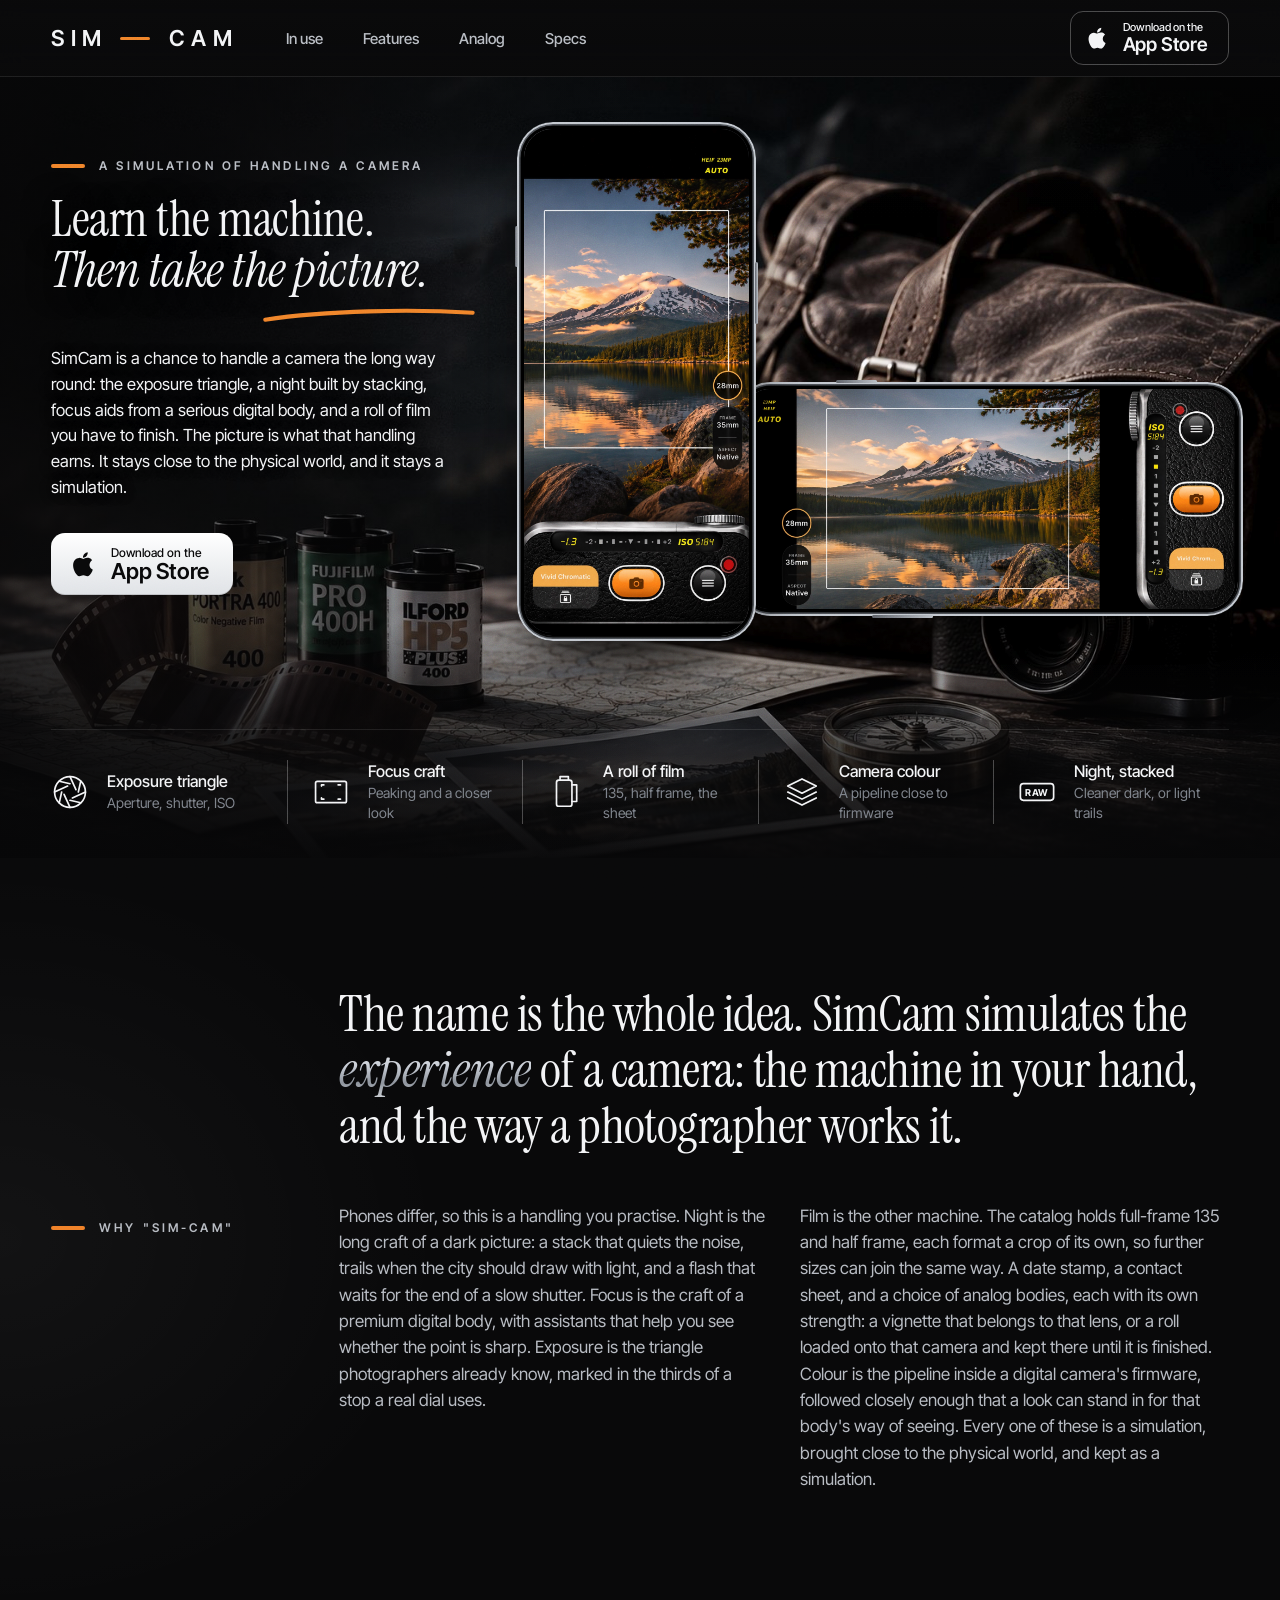
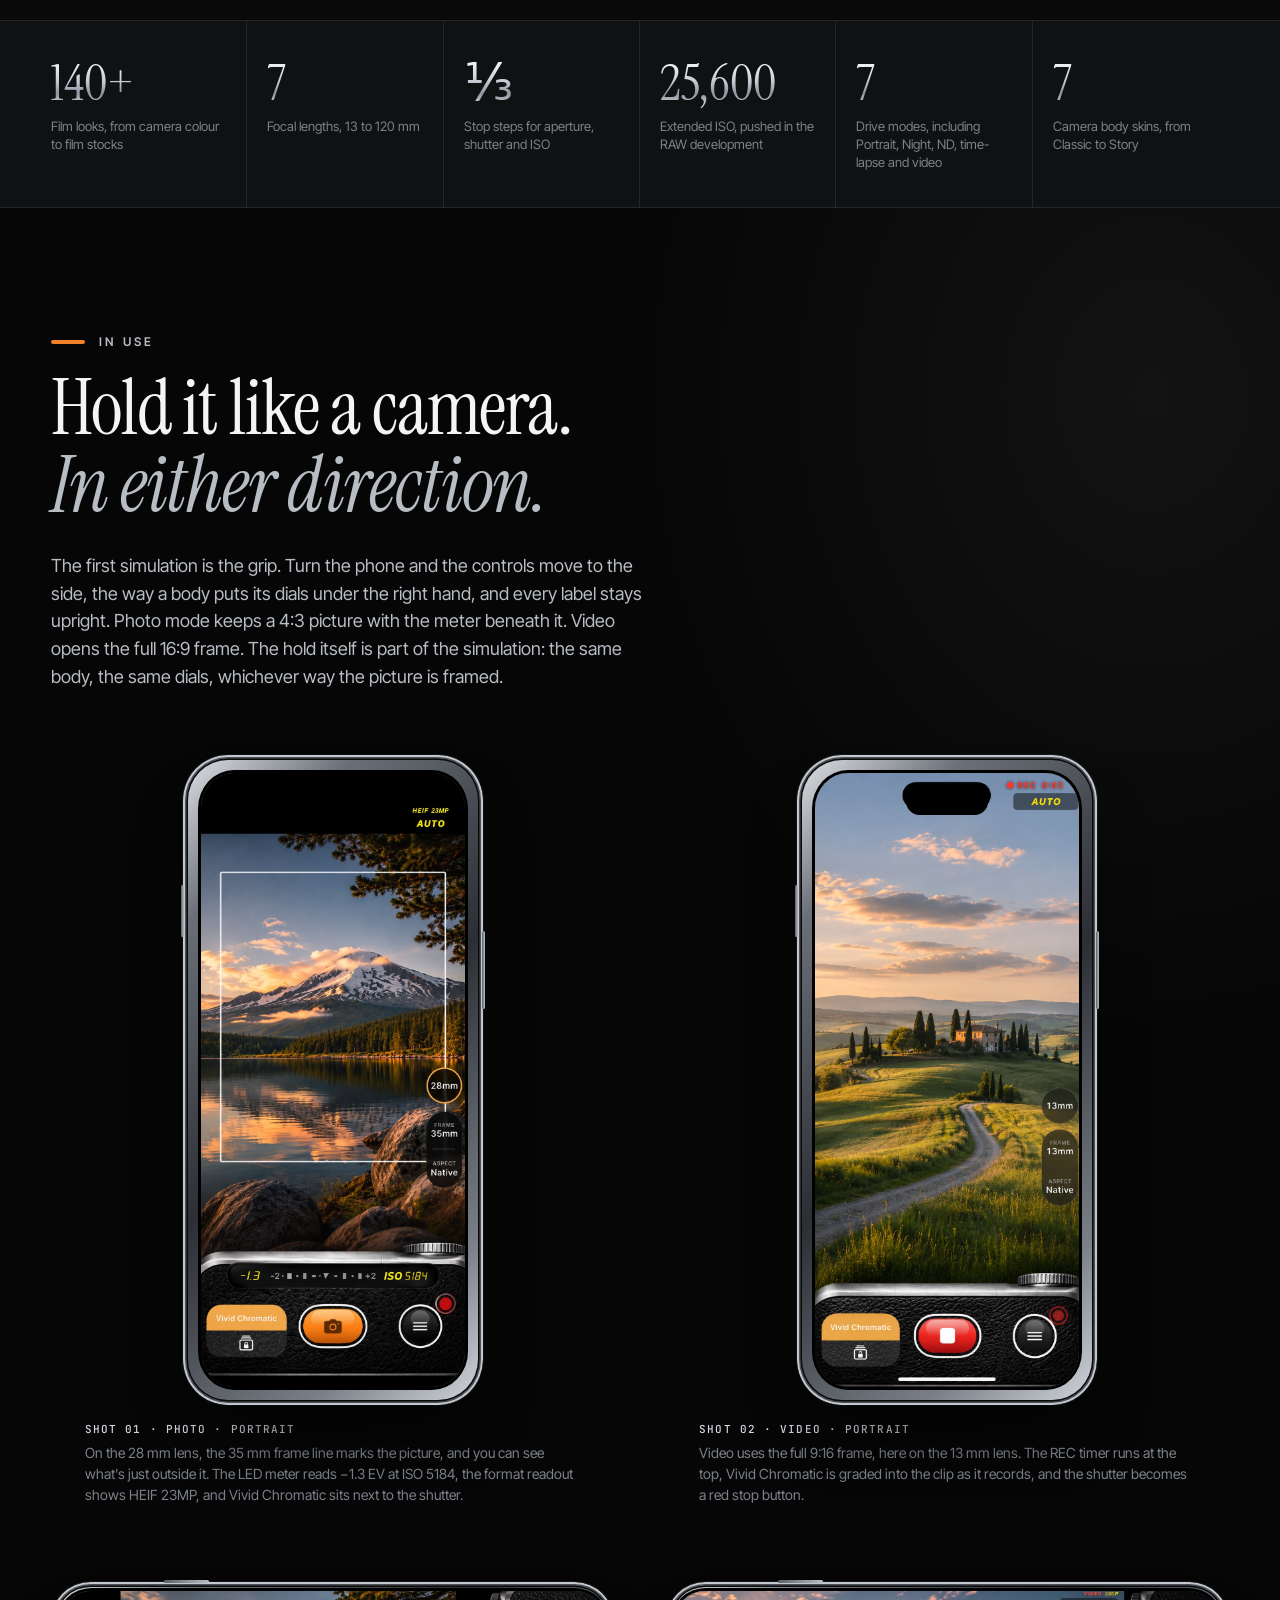
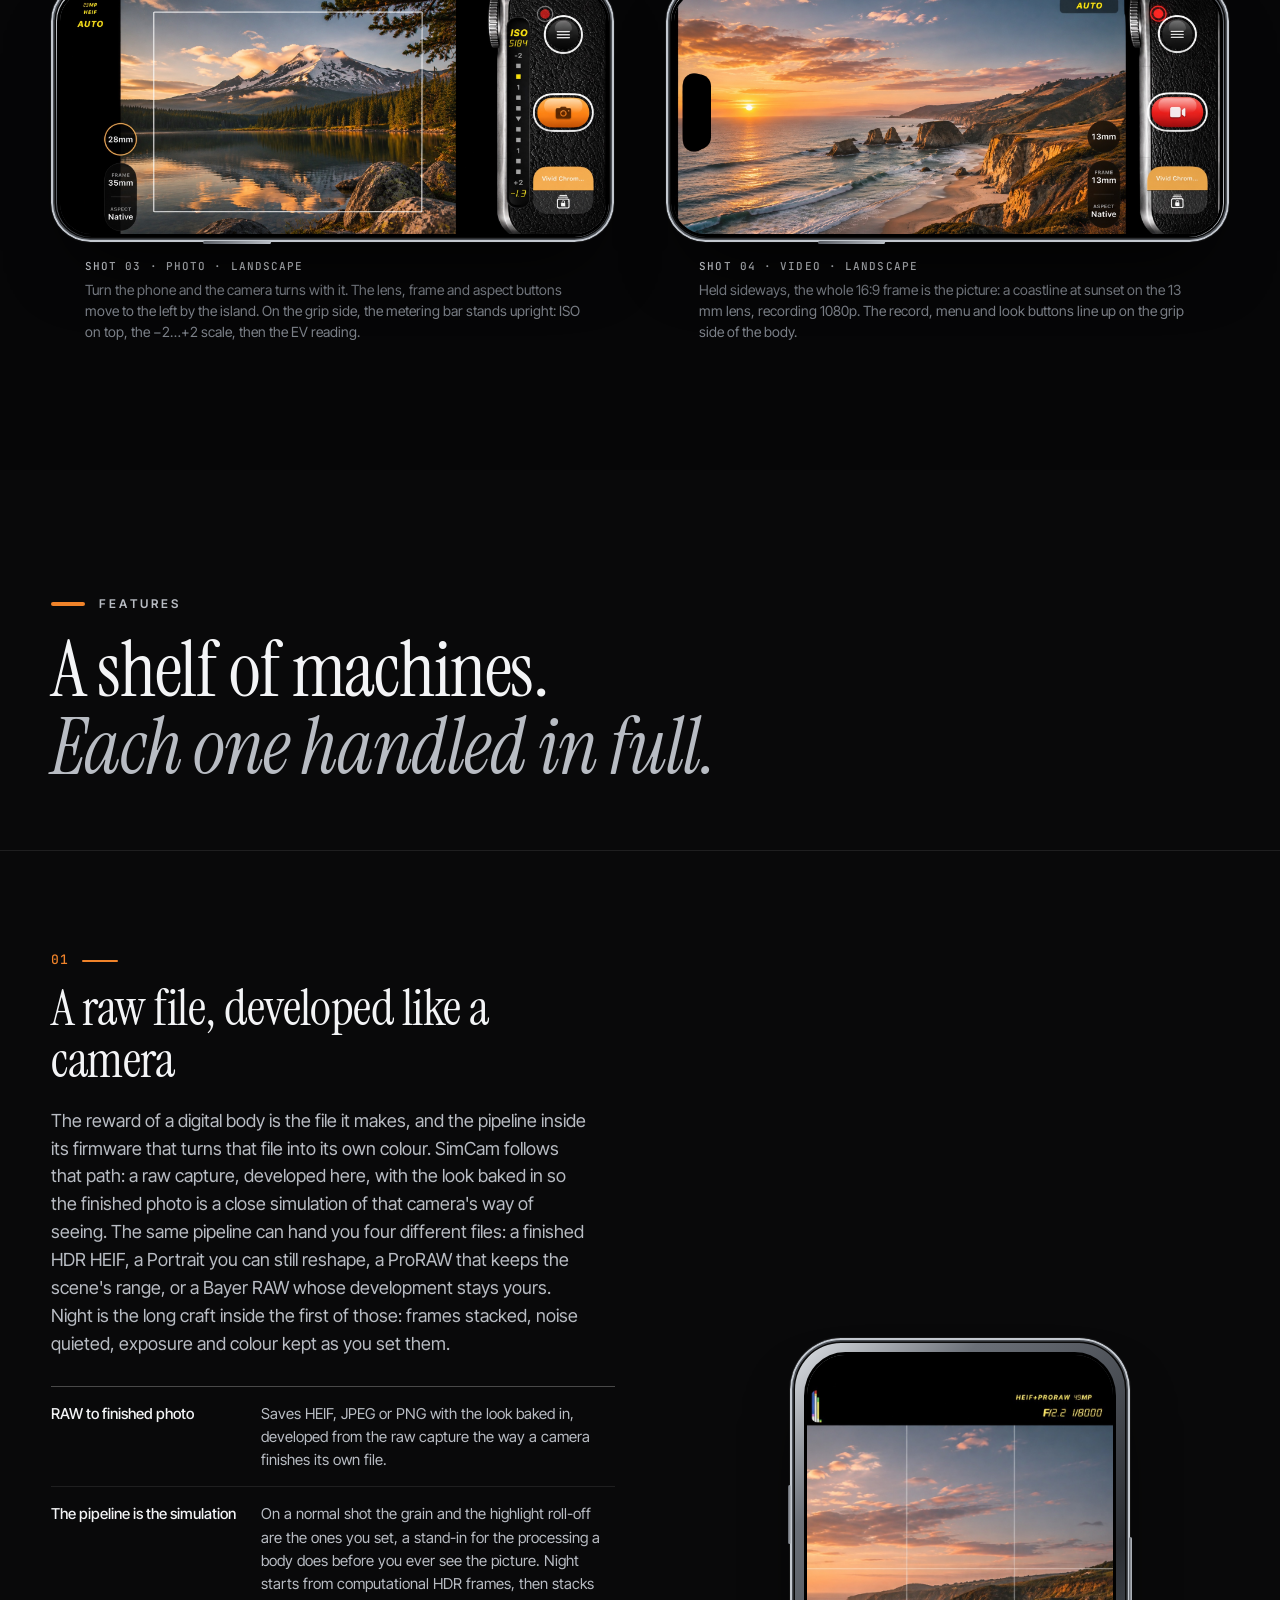
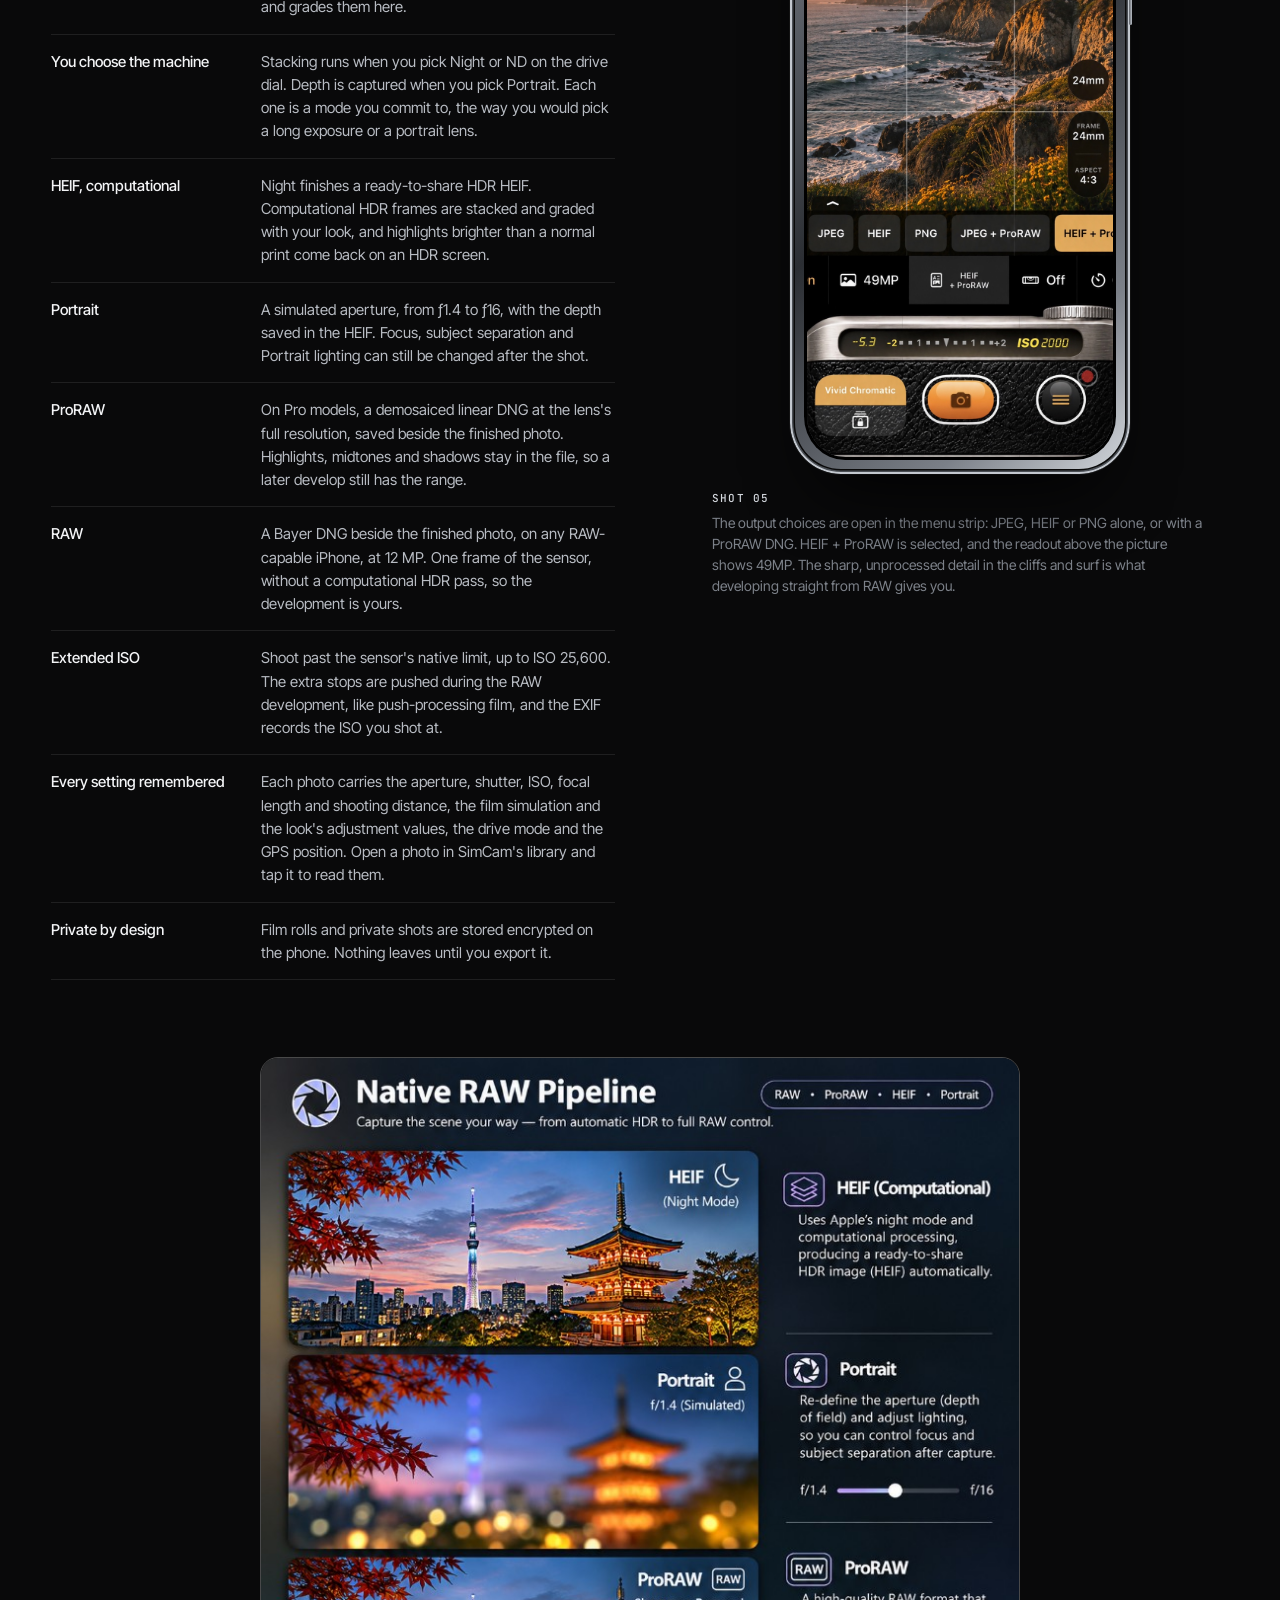
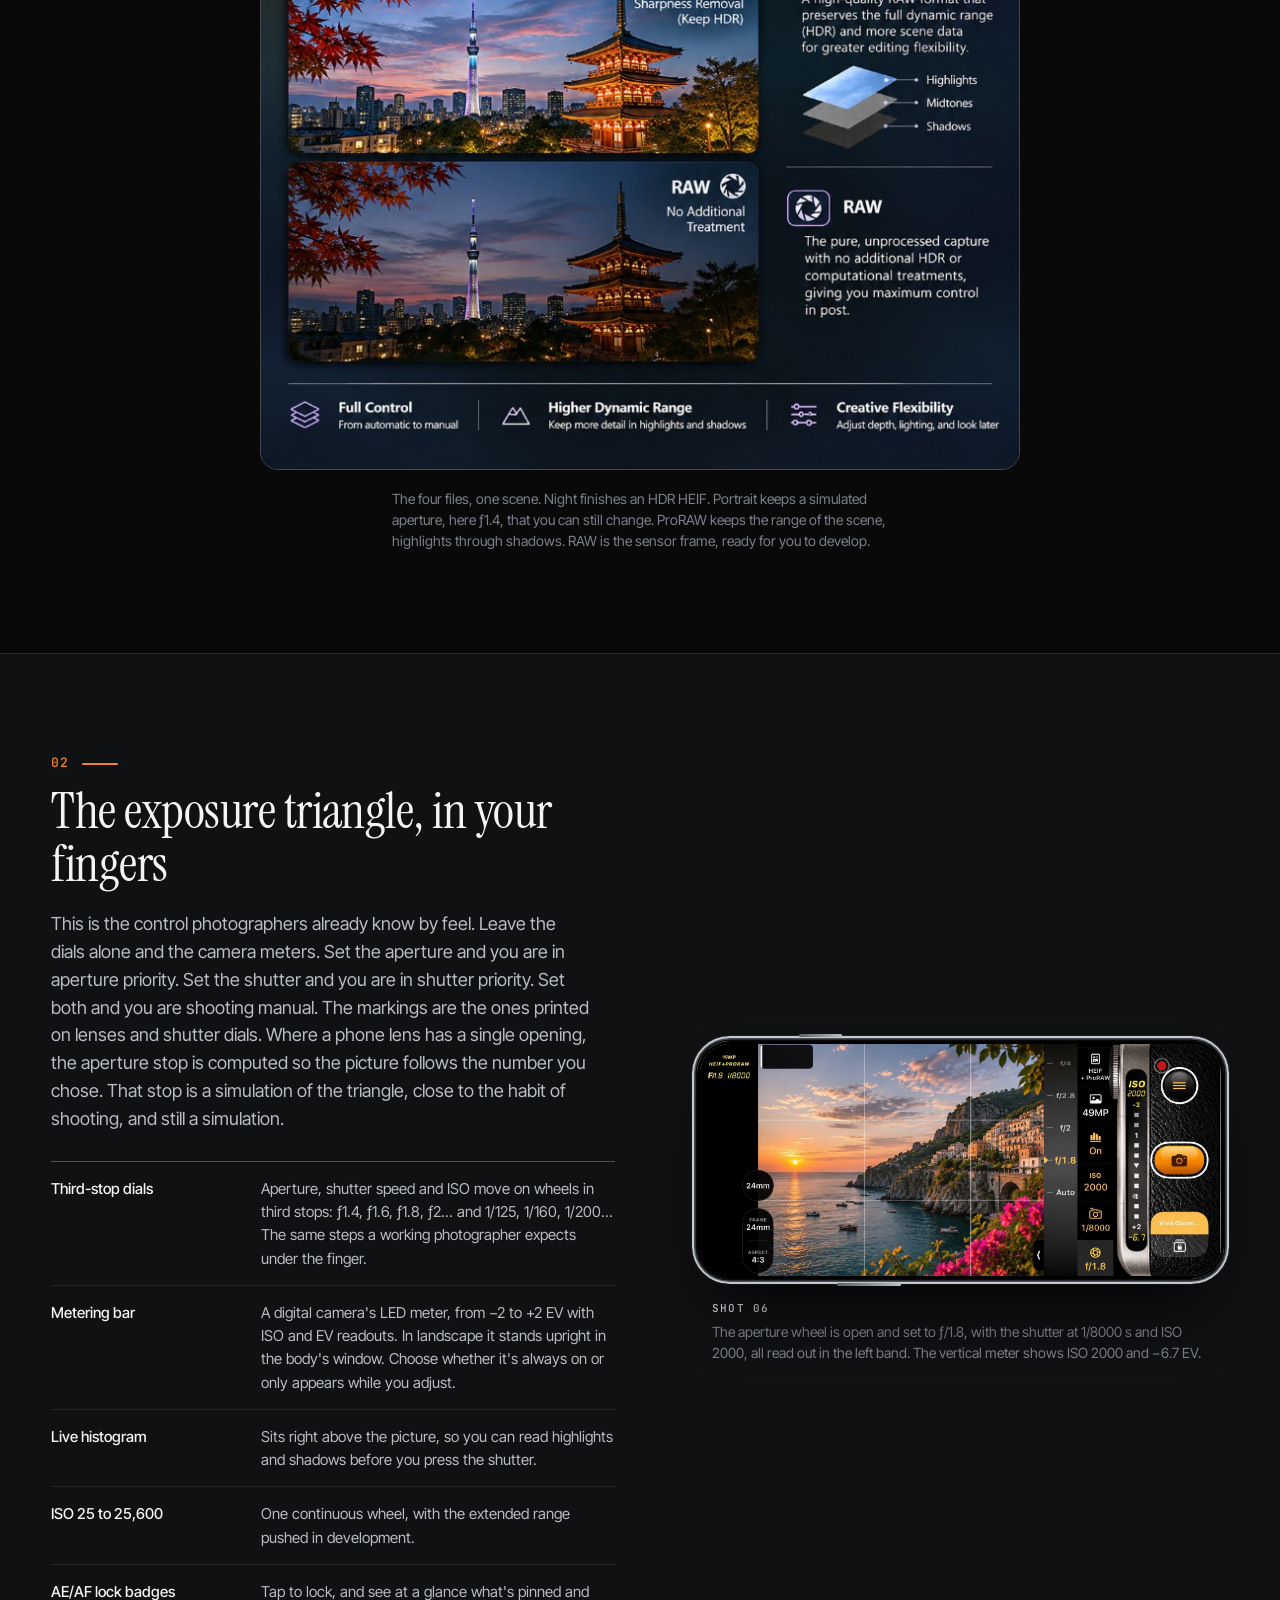
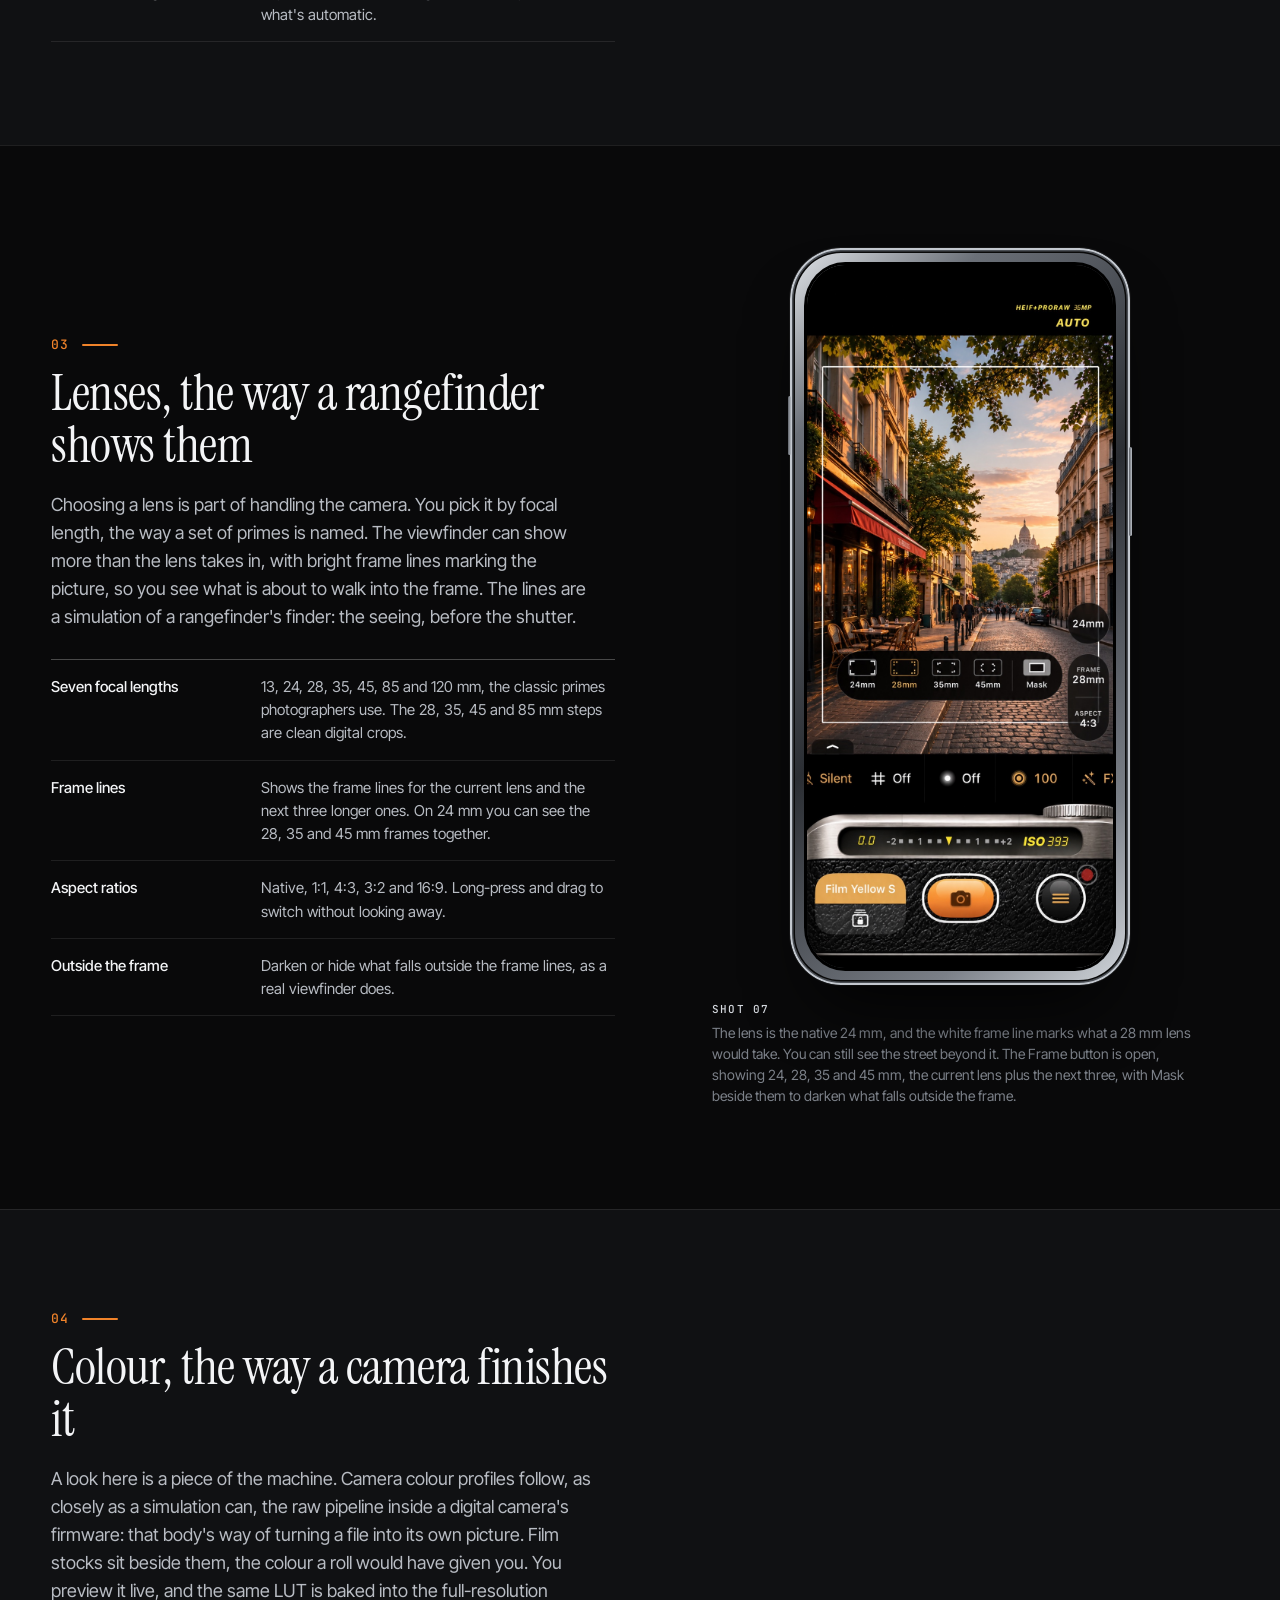
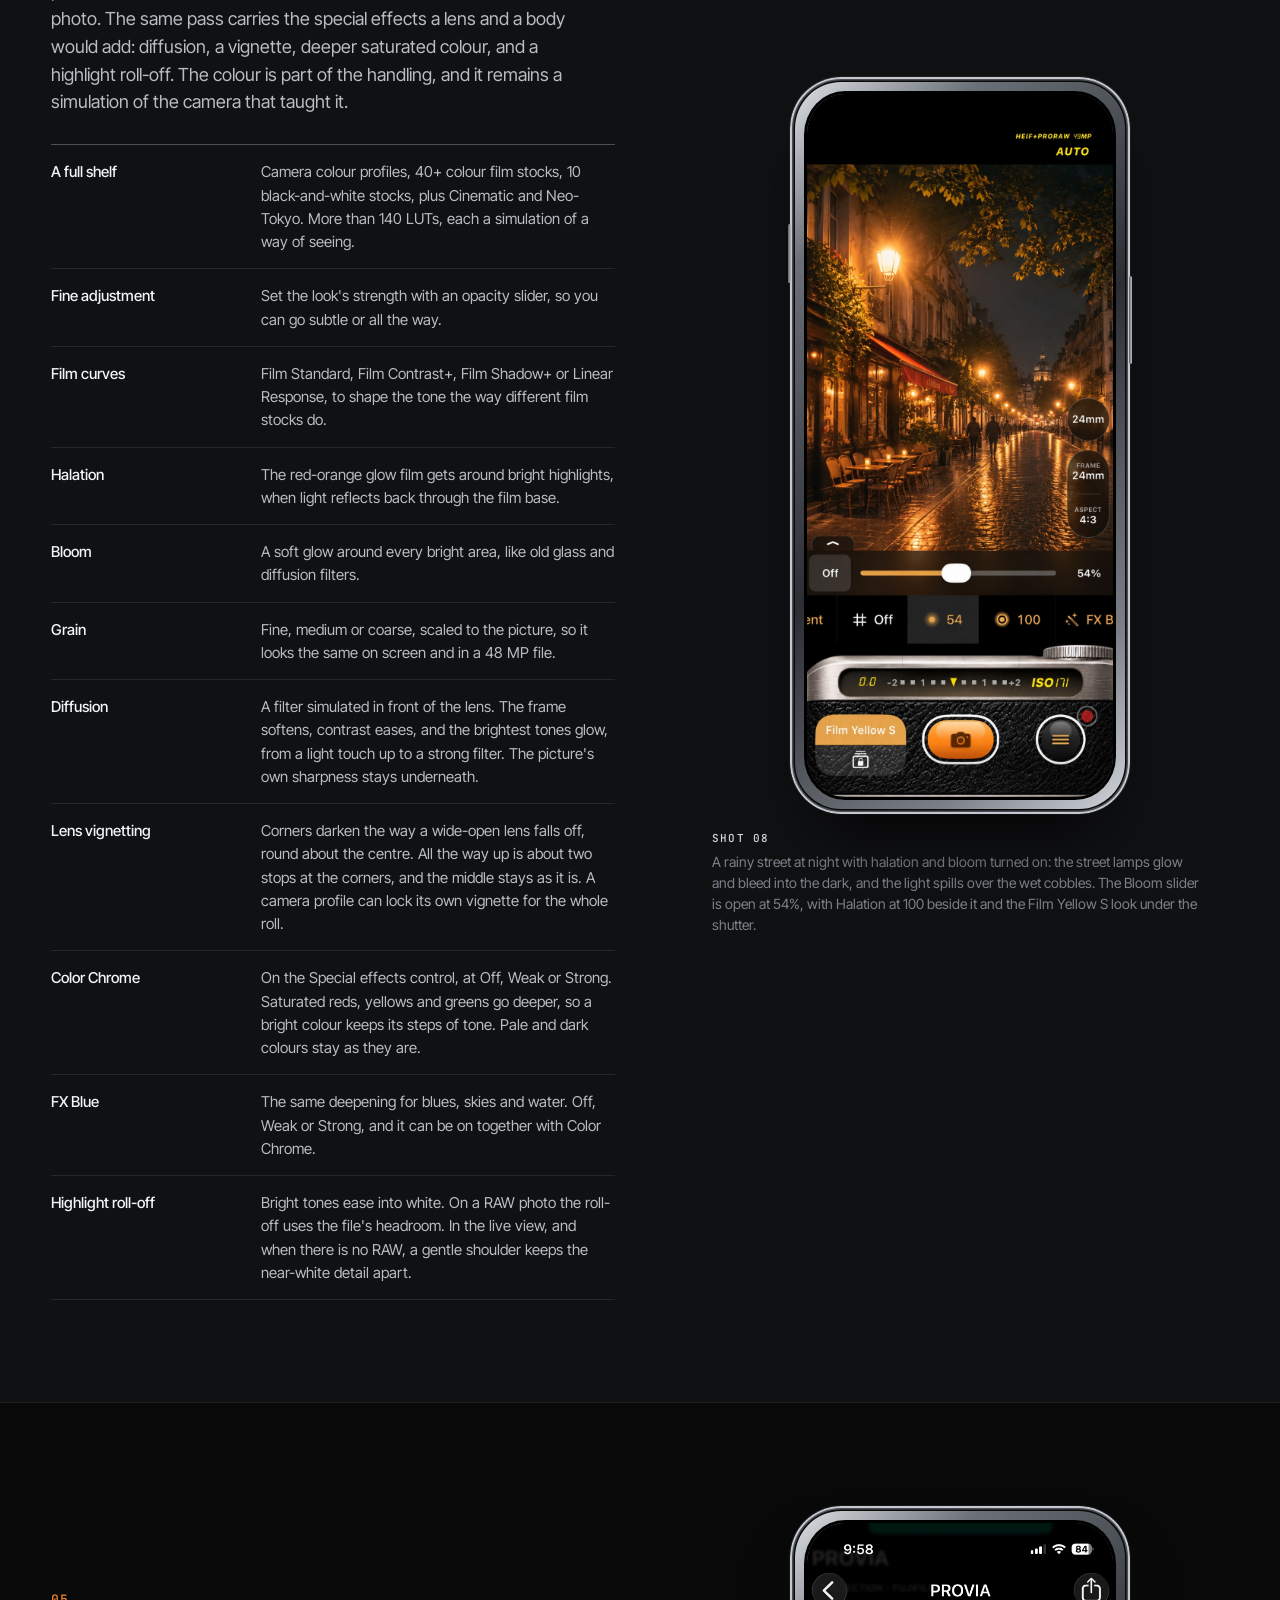
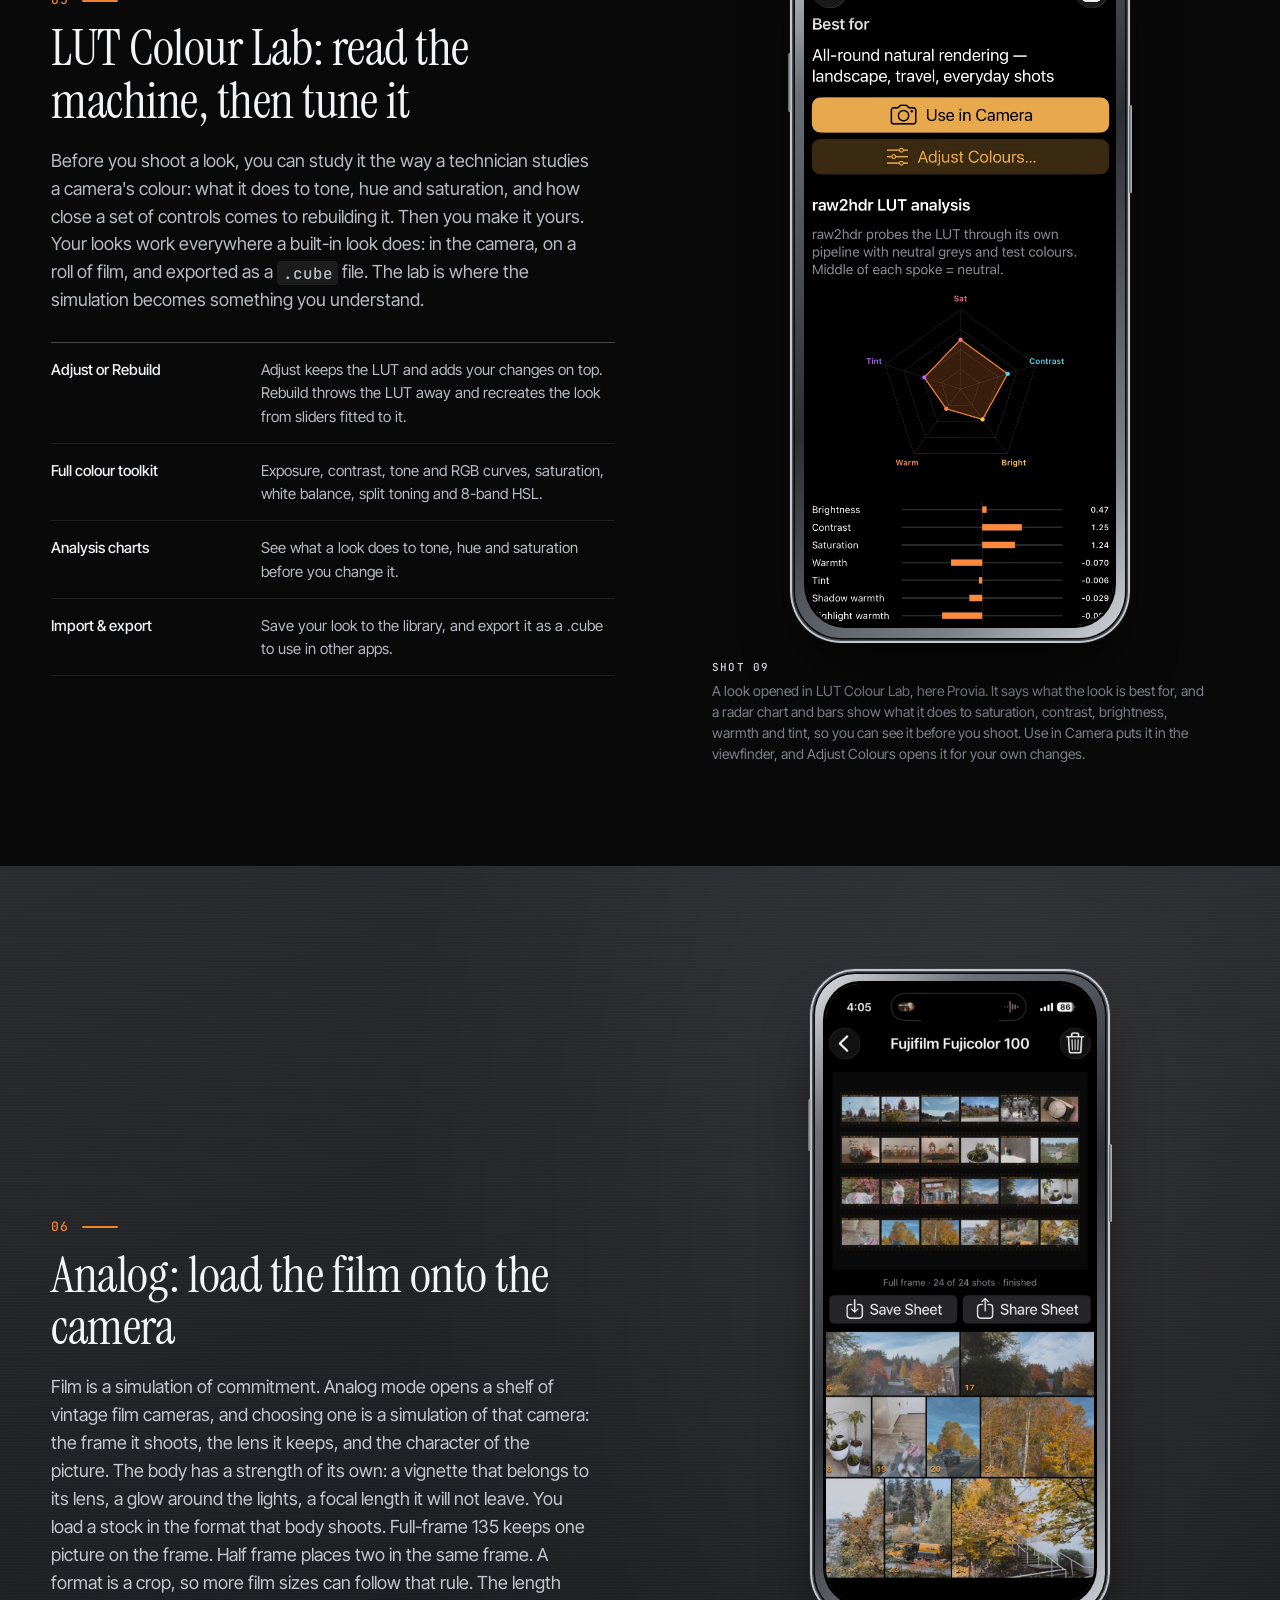
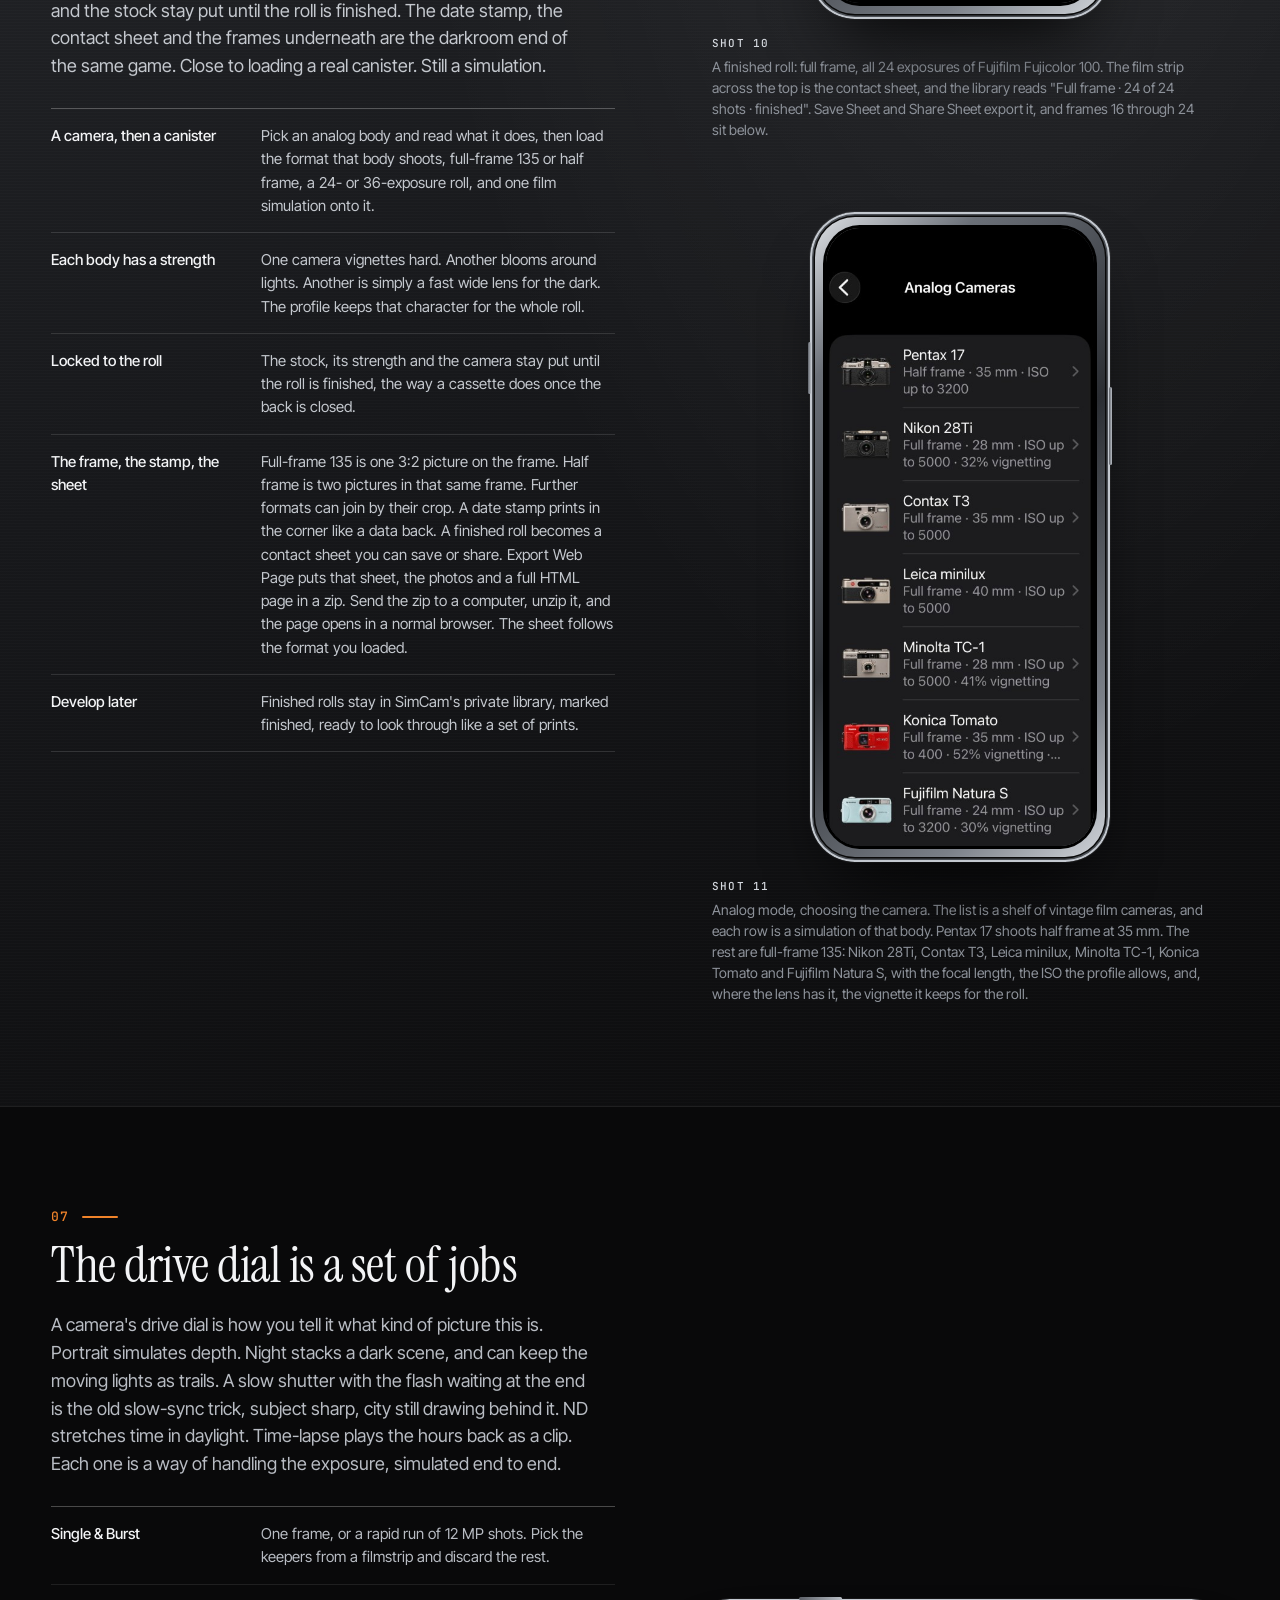
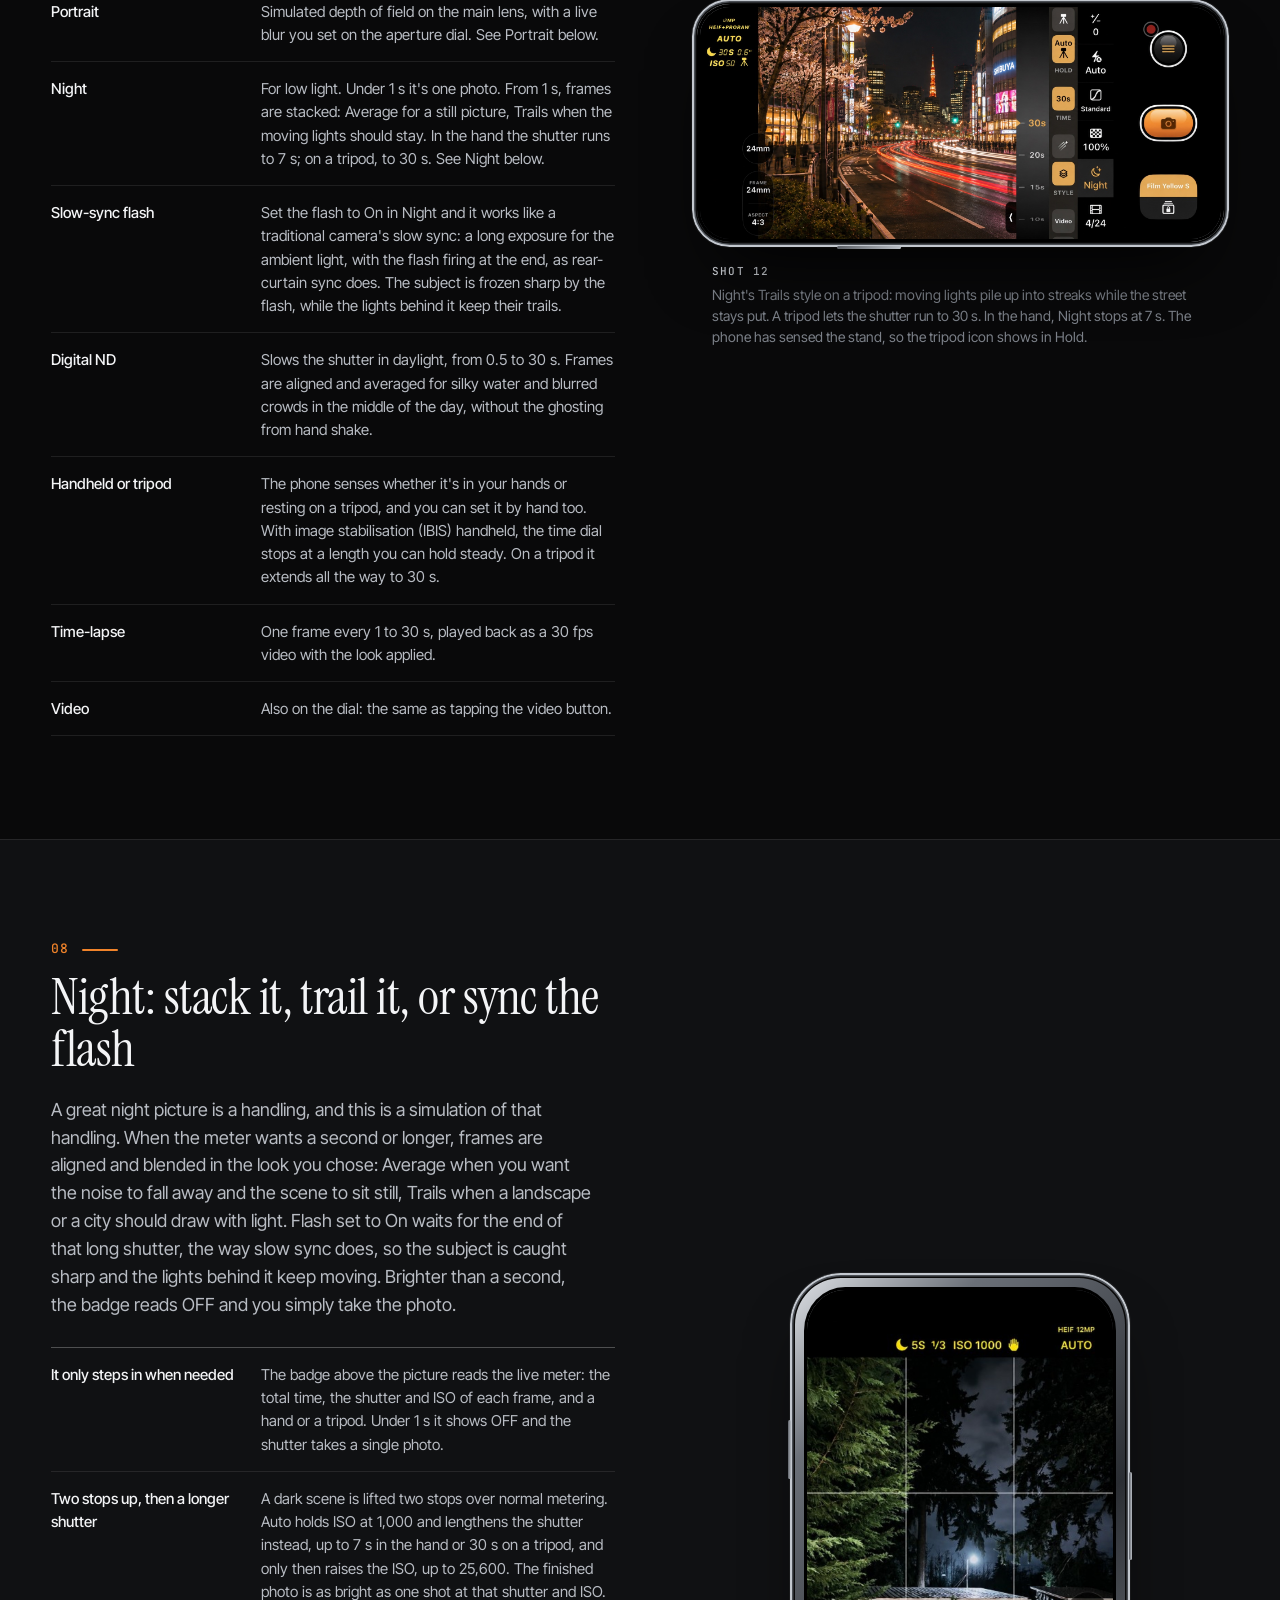
==== commit 068505b9: "update release link" ====
--- a/index.html
+++ b/index.html
@@ -22,8 +22,7 @@
         <a href="#analog">Analog</a>
         <a href="#specs">Specs</a>
       </nav>
-      <!-- App Store link not available yet: fill in href when the listing is live. -->
-      <a class="btn btn-outline" href="" data-app-store>
+      <a class="btn btn-outline" href="https://apps.apple.com/us/app/sim-cam/id6829982603" data-app-store>
         <svg viewBox="0 0 24 24" aria-hidden="true"><path d="M16.4 12.6c0-2.4 2-3.6 2.1-3.7-1.1-1.7-2.9-1.9-3.5-1.9-1.5-.2-2.9.9-3.7.9-.8 0-1.9-.9-3.2-.8-1.6 0-3.1 1-4 2.4-1.7 3-.4 7.4 1.2 9.8.8 1.2 1.8 2.5 3 2.4 1.2 0 1.7-.8 3.2-.8 1.5 0 1.9.8 3.2.8 1.3 0 2.2-1.2 3-2.4.9-1.4 1.3-2.7 1.3-2.8 0 0-2.6-1-2.6-3.9zM14 5.5c.7-.8 1.1-1.9 1-3-1 0-2.1.7-2.8 1.5-.6.7-1.2 1.8-1 2.9 1 .1 2.1-.6 2.8-1.4z"/></svg>
         <span><small>Download on the</small>App Store</span>
       </a>
@@ -49,11 +48,10 @@
             to the physical world, and it stays a simulation.
           </p>
           <div class="cta-row">
-            <a class="btn btn-light" href="" data-app-store>
+            <a class="btn btn-light" href="https://apps.apple.com/us/app/sim-cam/id6829982603" data-app-store>
               <svg viewBox="0 0 24 24" aria-hidden="true"><path d="M16.4 12.6c0-2.4 2-3.6 2.1-3.7-1.1-1.7-2.9-1.9-3.5-1.9-1.5-.2-2.9.9-3.7.9-.8 0-1.9-.9-3.2-.8-1.6 0-3.1 1-4 2.4-1.7 3-.4 7.4 1.2 9.8.8 1.2 1.8 2.5 3 2.4 1.2 0 1.7-.8 3.2-.8 1.5 0 1.9.8 3.2.8 1.3 0 2.2-1.2 3-2.4.9-1.4 1.3-2.7 1.3-2.8 0 0-2.6-1-2.6-3.9zM14 5.5c.7-.8 1.1-1.9 1-3-1 0-2.1.7-2.8 1.5-.6.7-1.2 1.8-1 2.9 1 .1 2.1-.6 2.8-1.4z"/></svg>
               <span><small>Download on the</small>App Store</span>
             </a>
-            <span class="note">iPhone · Coming soon</span>
           </div>
         </div>
 
@@ -841,11 +839,10 @@
     <section class="closing">
       <div class="wrap closing-inner">
         <h2>Handle the camera.<br><em>Earn the picture.</em></h2>
-        <a class="btn btn-light" href="" data-app-store>
+        <a class="btn btn-light" href="https://apps.apple.com/us/app/sim-cam/id6829982603" data-app-store>
           <svg viewBox="0 0 24 24" aria-hidden="true"><path d="M16.4 12.6c0-2.4 2-3.6 2.1-3.7-1.1-1.7-2.9-1.9-3.5-1.9-1.5-.2-2.9.9-3.7.9-.8 0-1.9-.9-3.2-.8-1.6 0-3.1 1-4 2.4-1.7 3-.4 7.4 1.2 9.8.8 1.2 1.8 2.5 3 2.4 1.2 0 1.7-.8 3.2-.8 1.5 0 1.9.8 3.2.8 1.3 0 2.2-1.2 3-2.4.9-1.4 1.3-2.7 1.3-2.8 0 0-2.6-1-2.6-3.9zM14 5.5c.7-.8 1.1-1.9 1-3-1 0-2.1.7-2.8 1.5-.6.7-1.2 1.8-1 2.9 1 .1 2.1-.6 2.8-1.4z"/></svg>
           <span><small>Download on the</small>App Store</span>
         </a>
-        <p class="note">Coming soon for iPhone</p>
       </div>
     </section>
   </main>
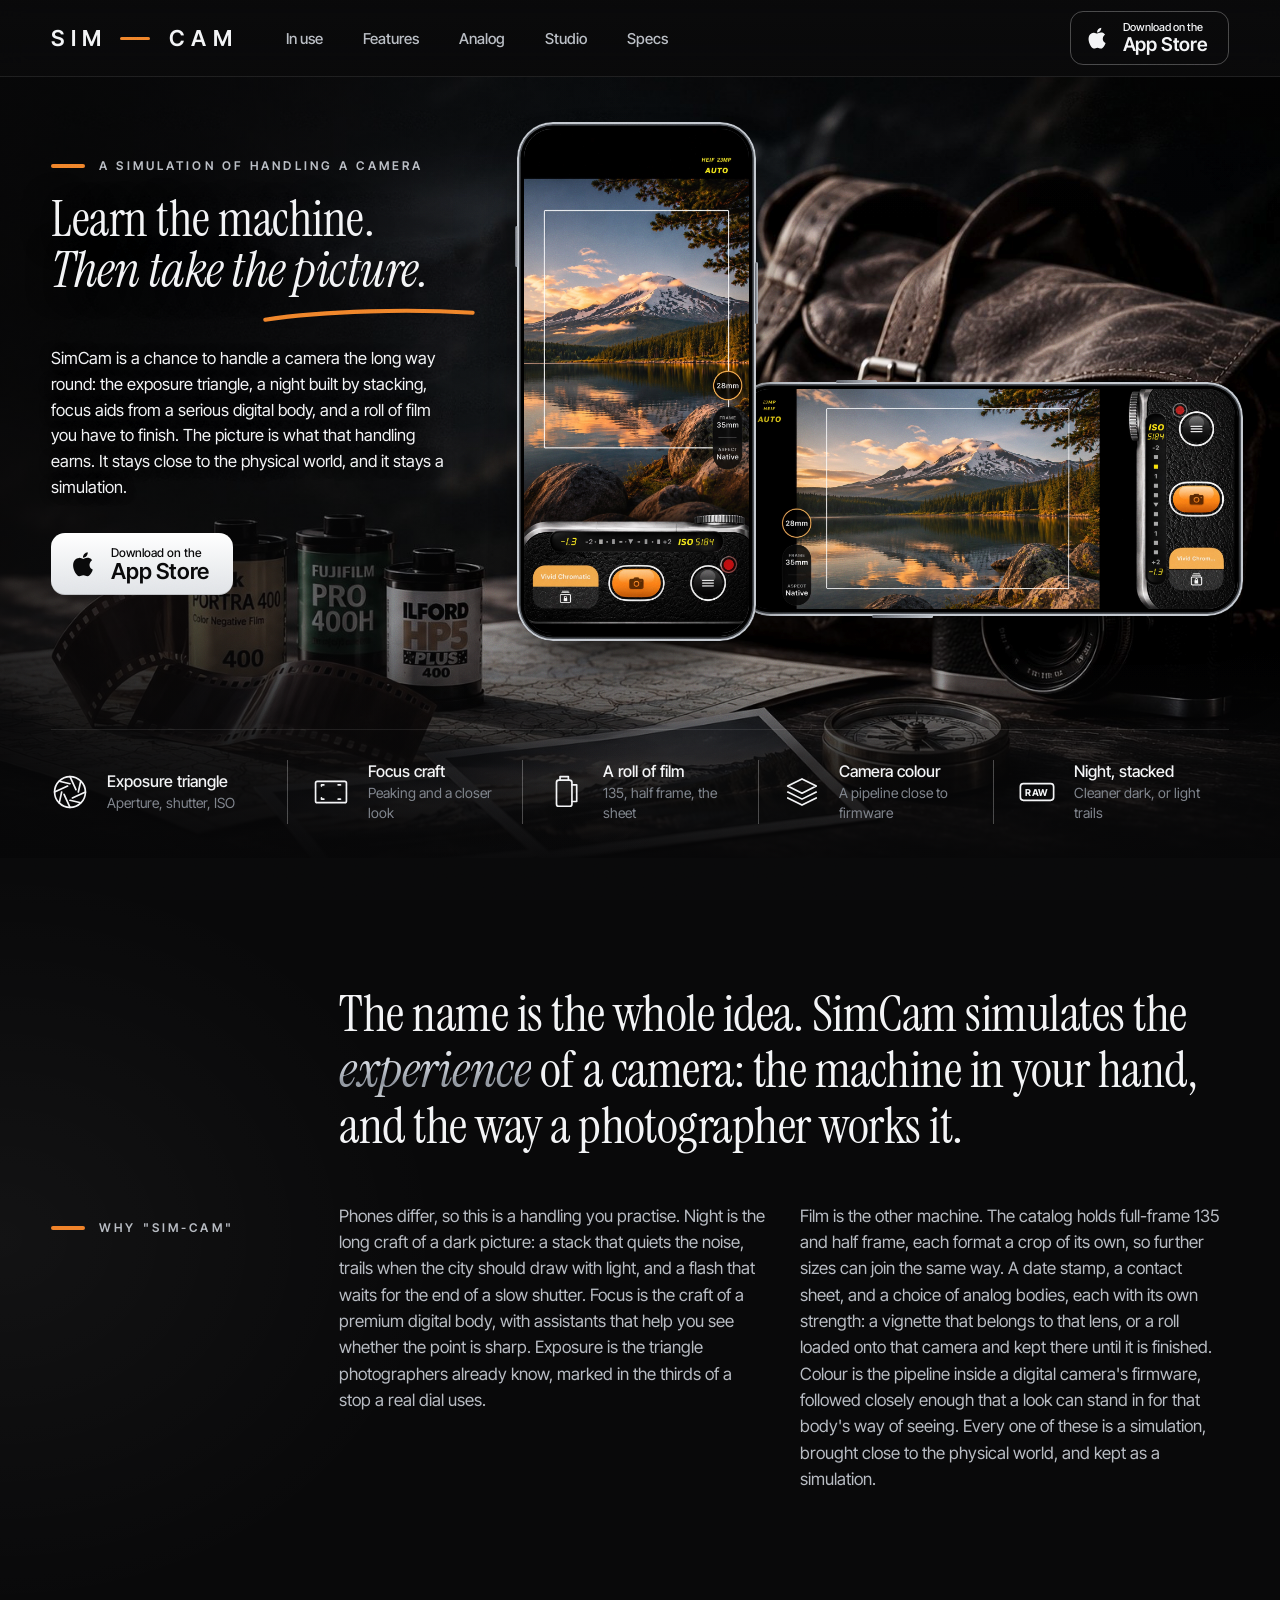
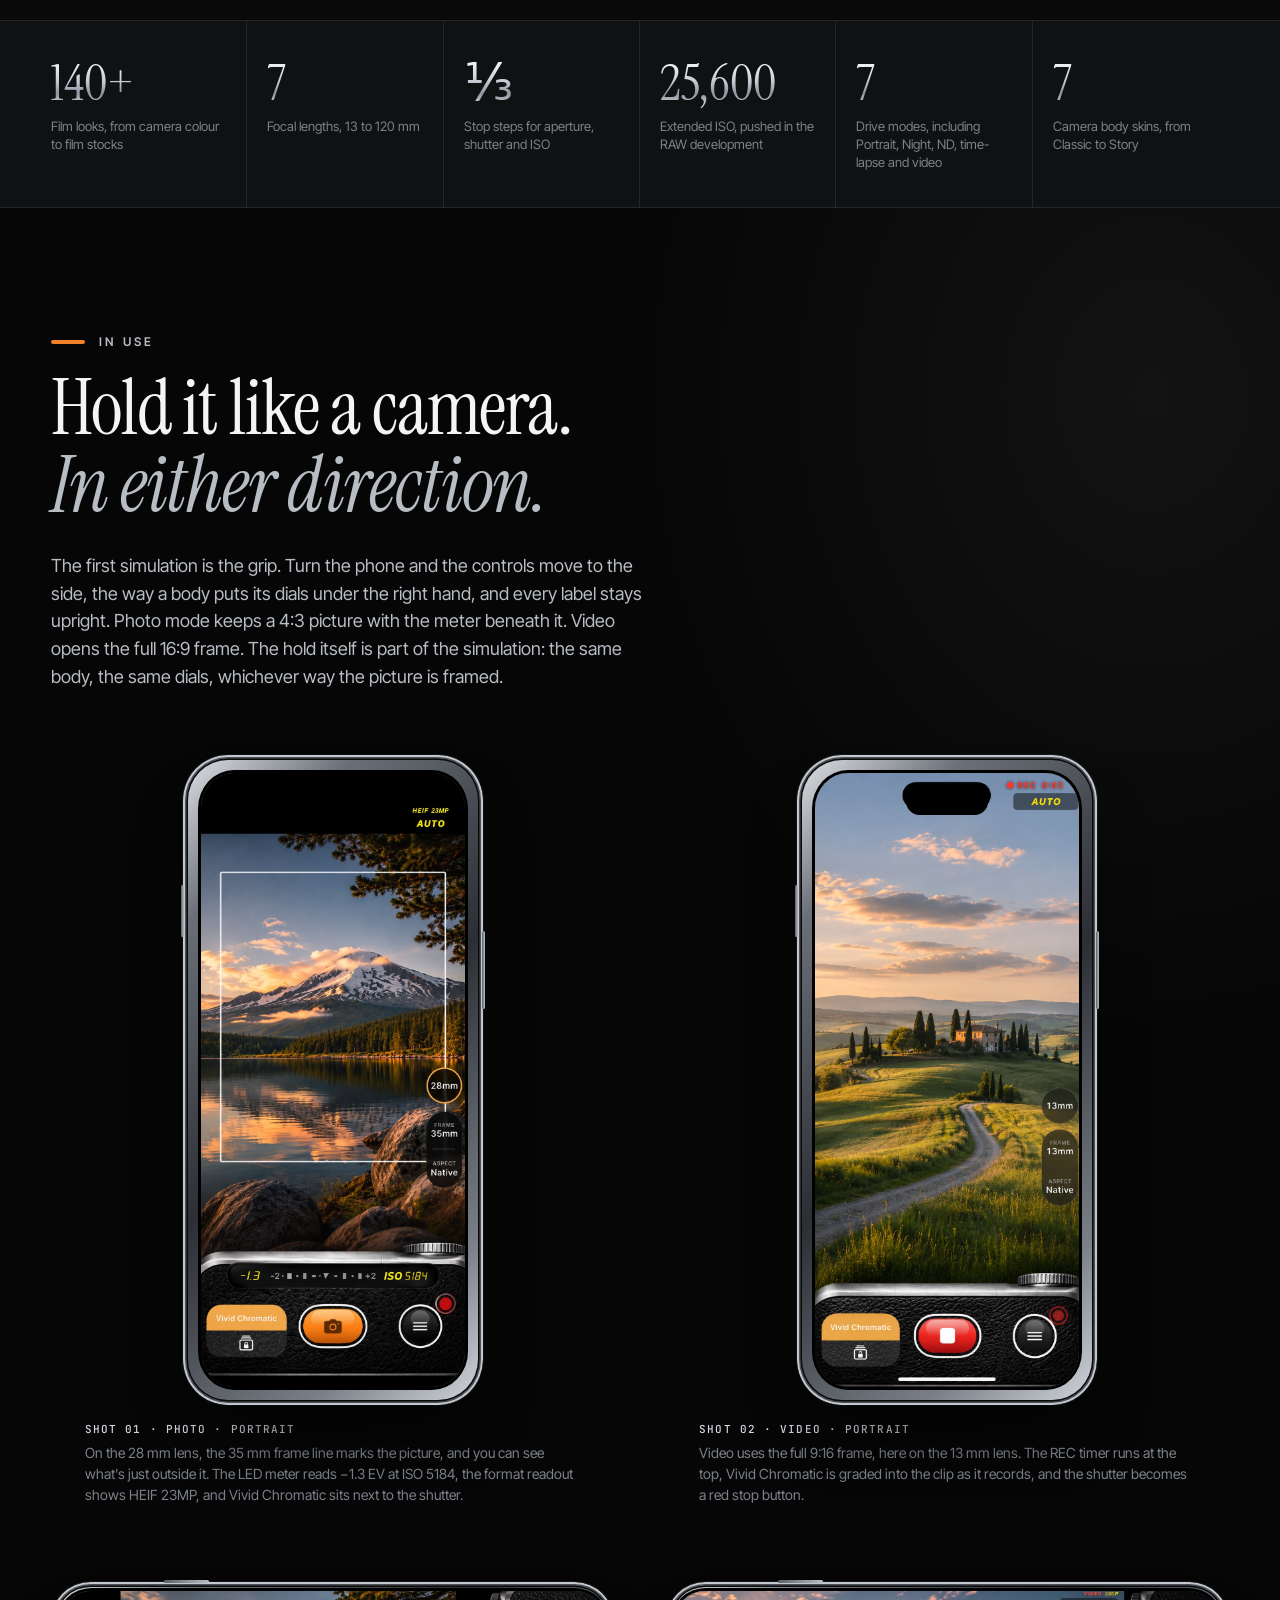
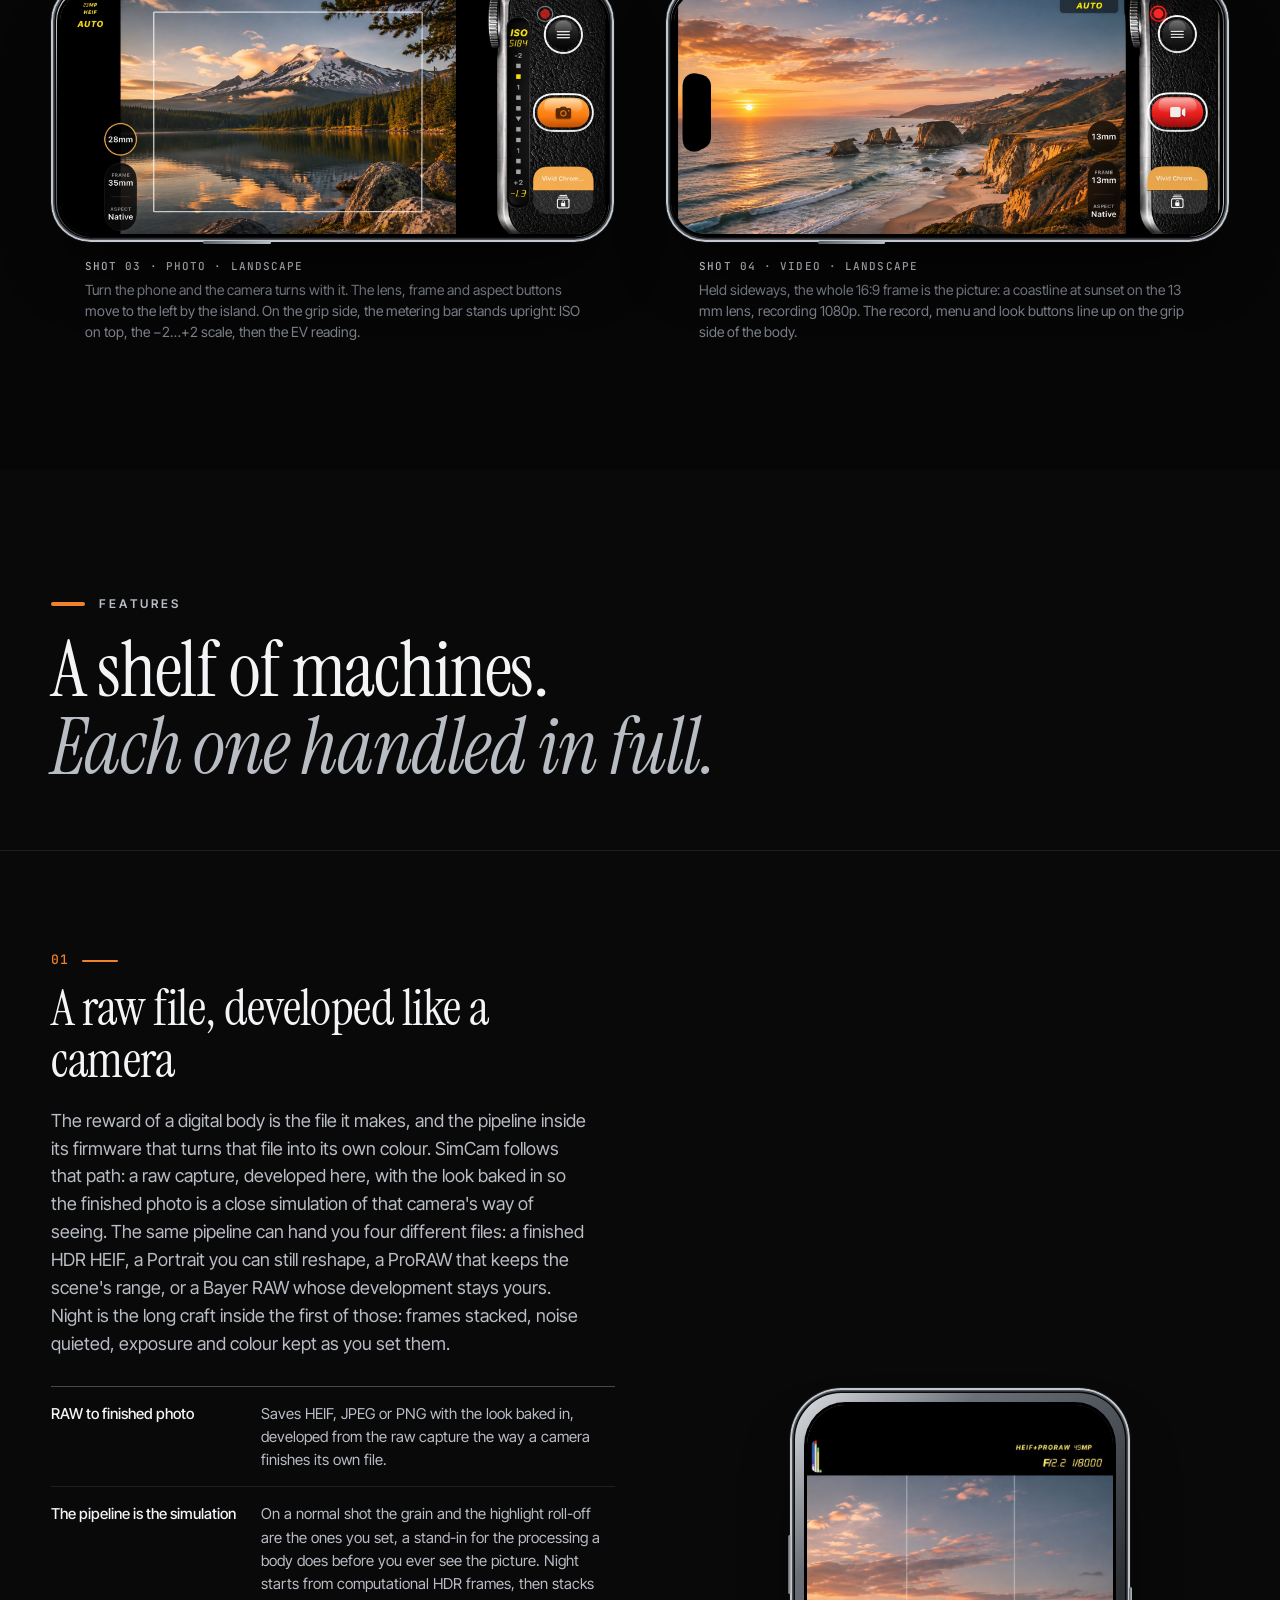
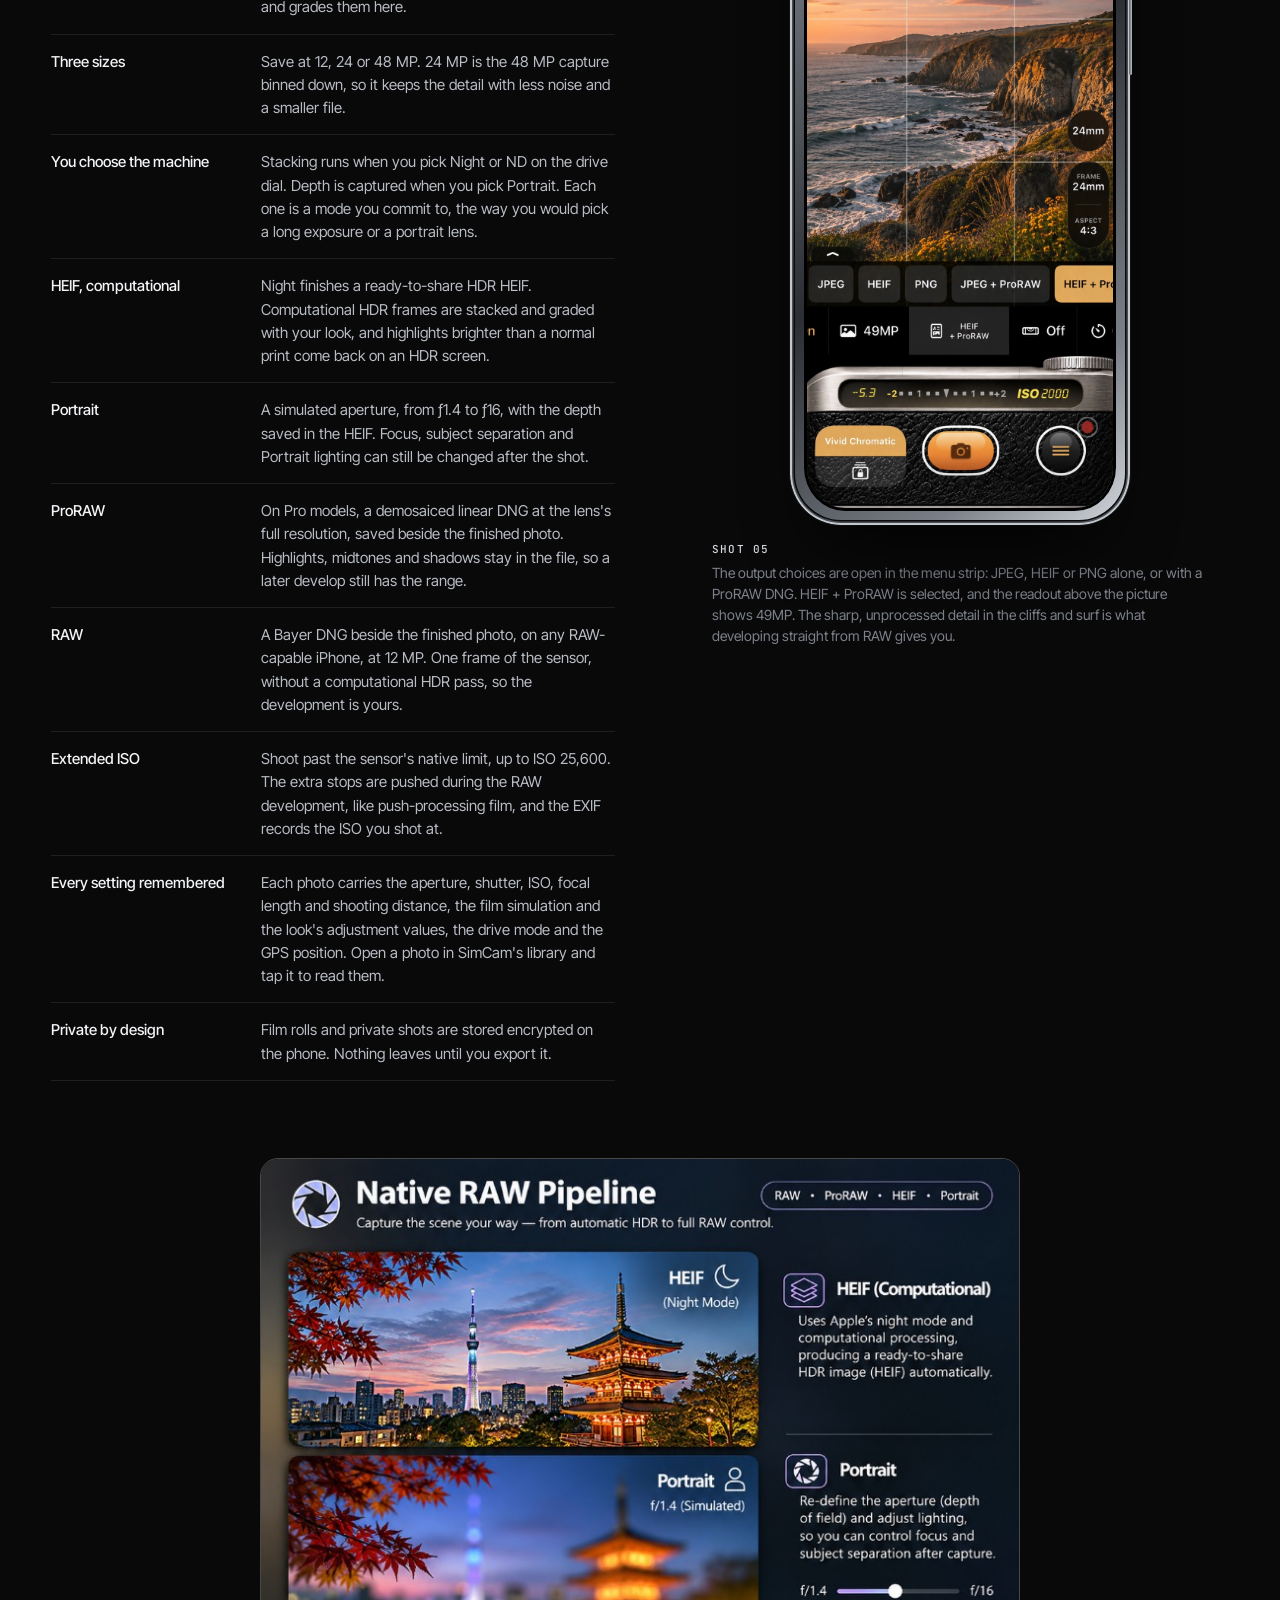
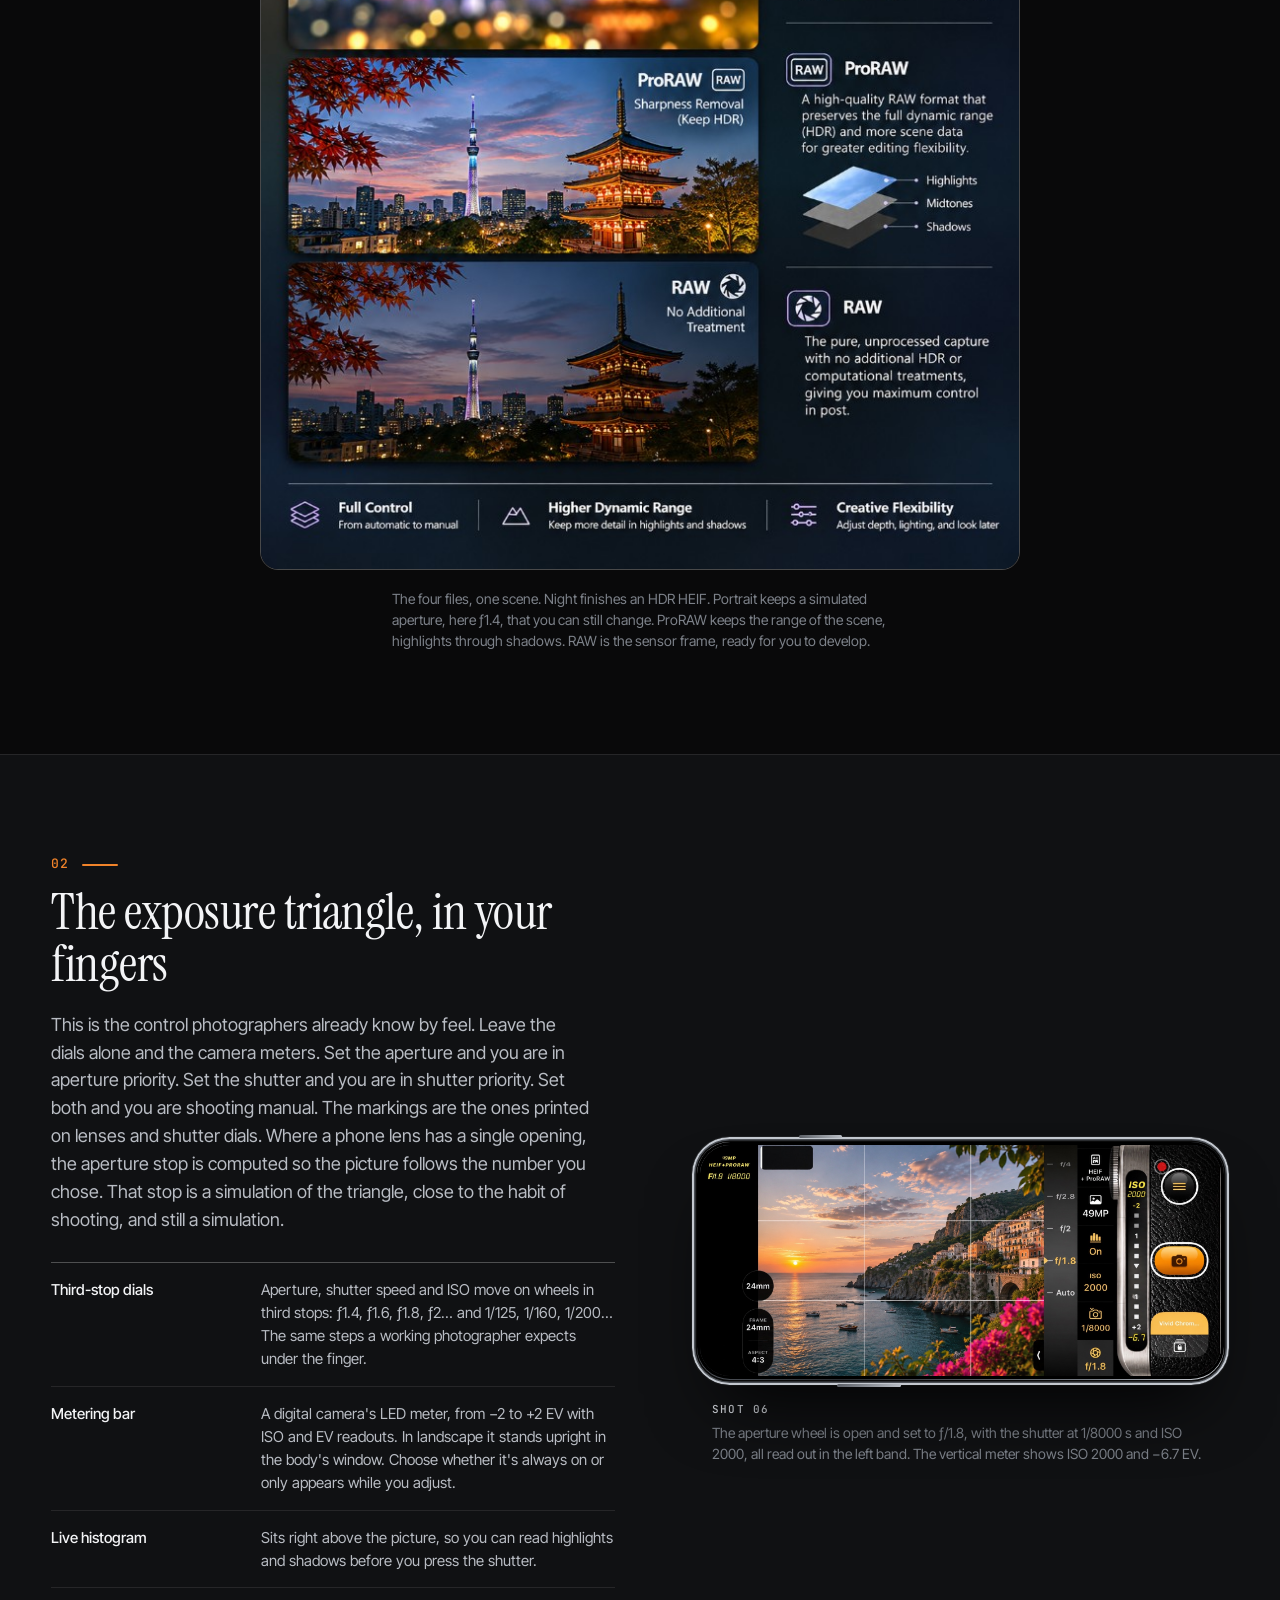
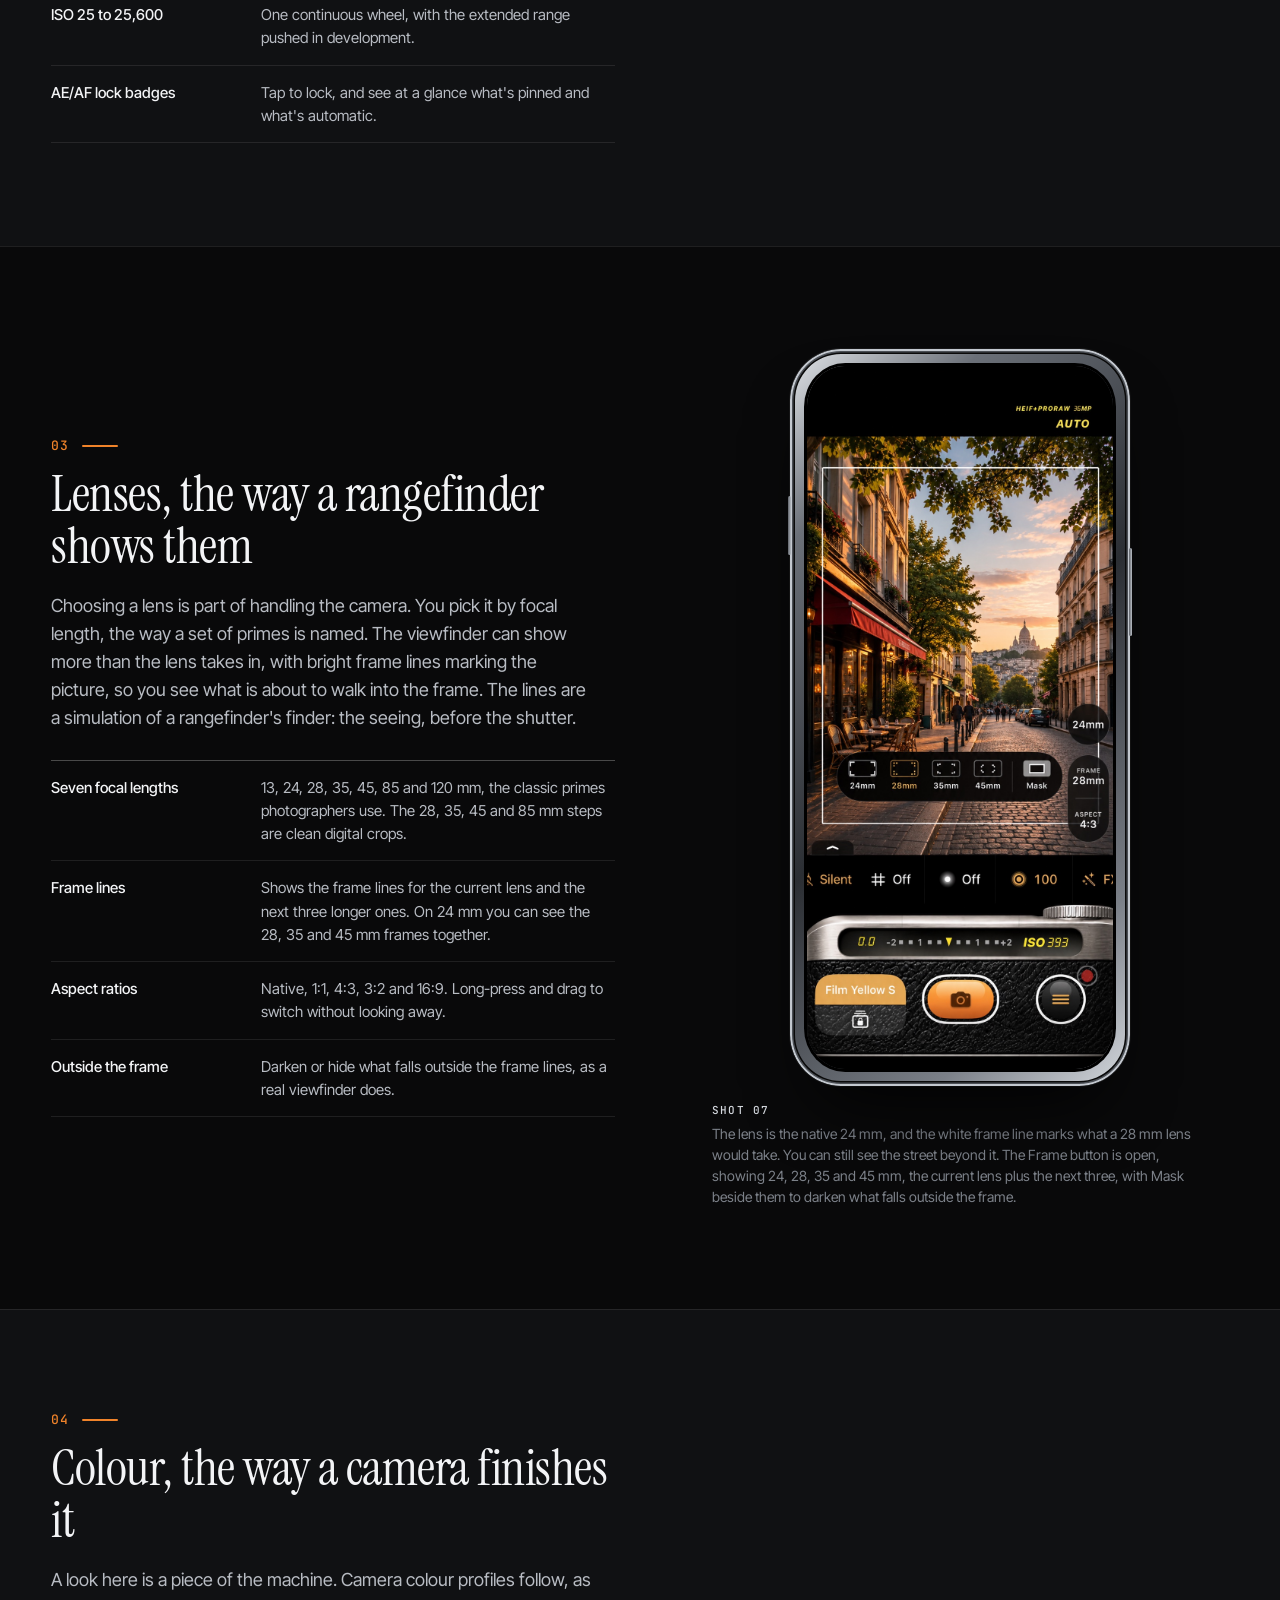
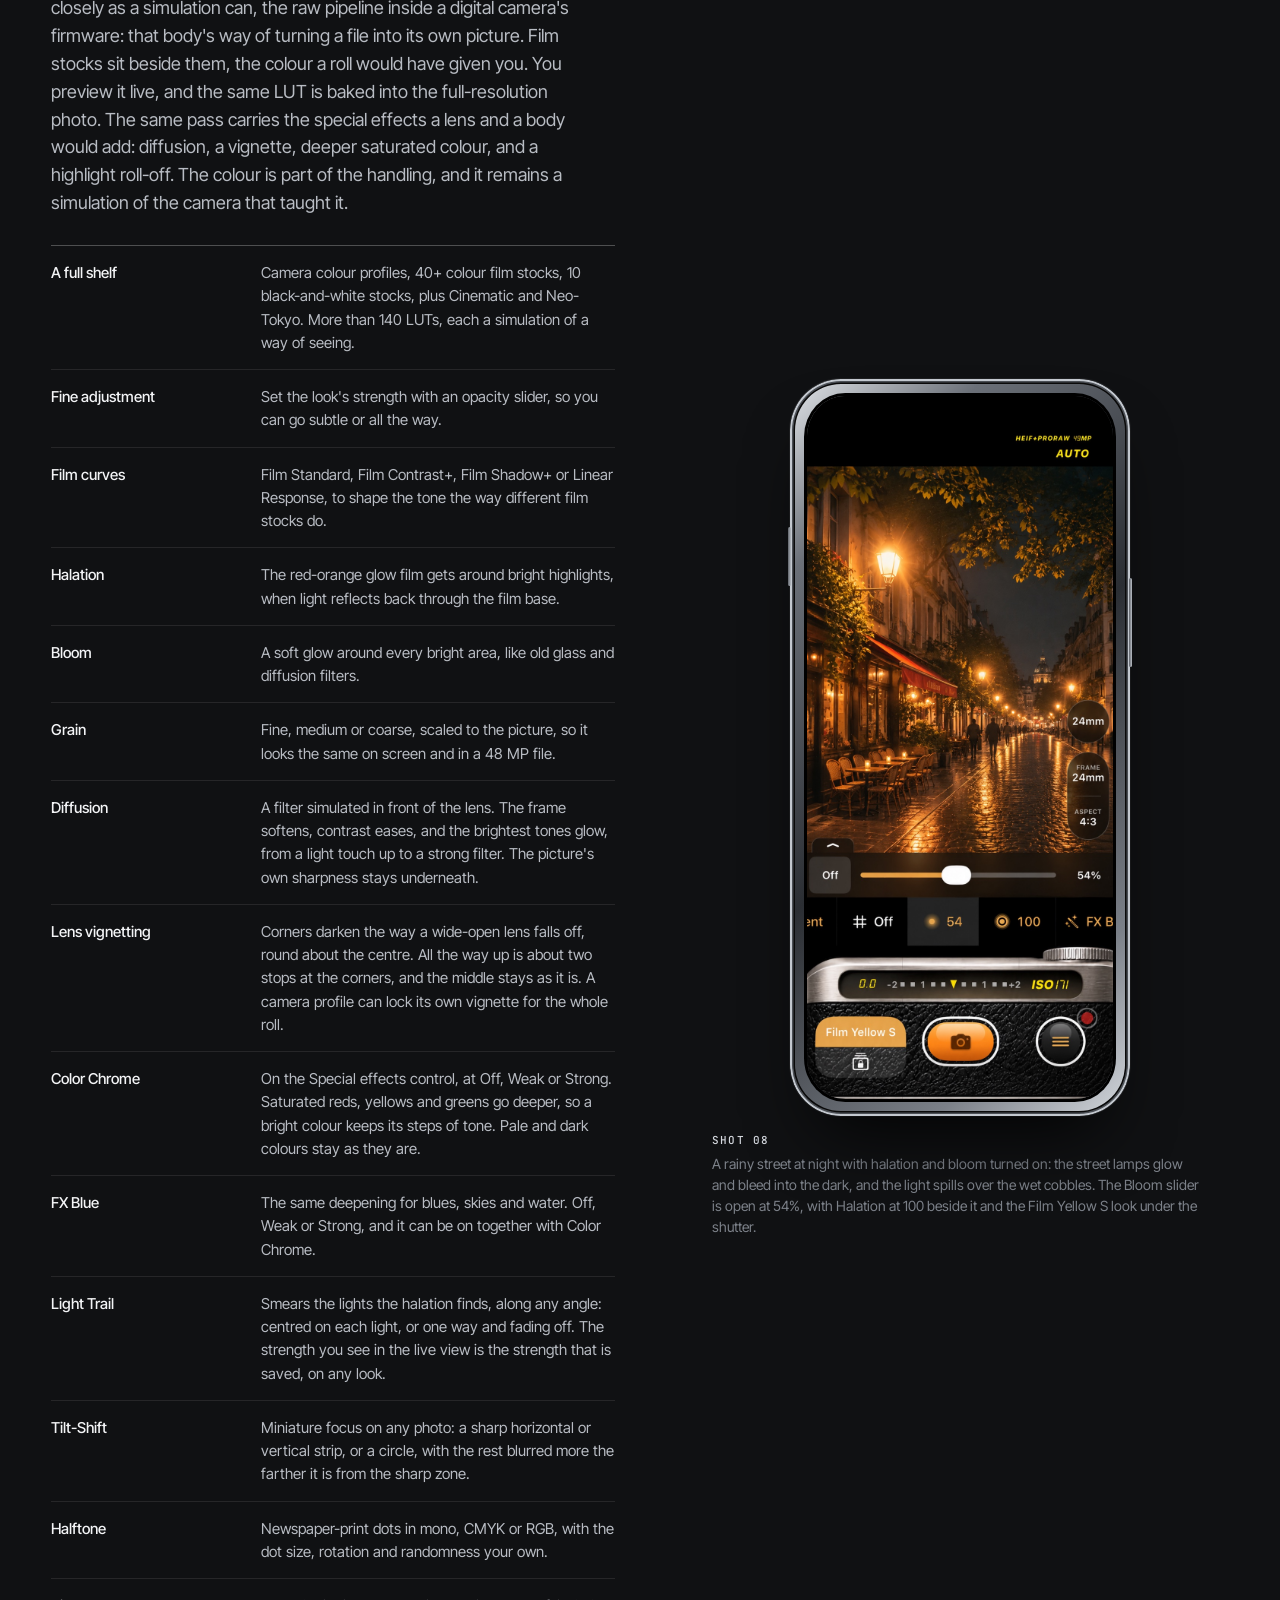
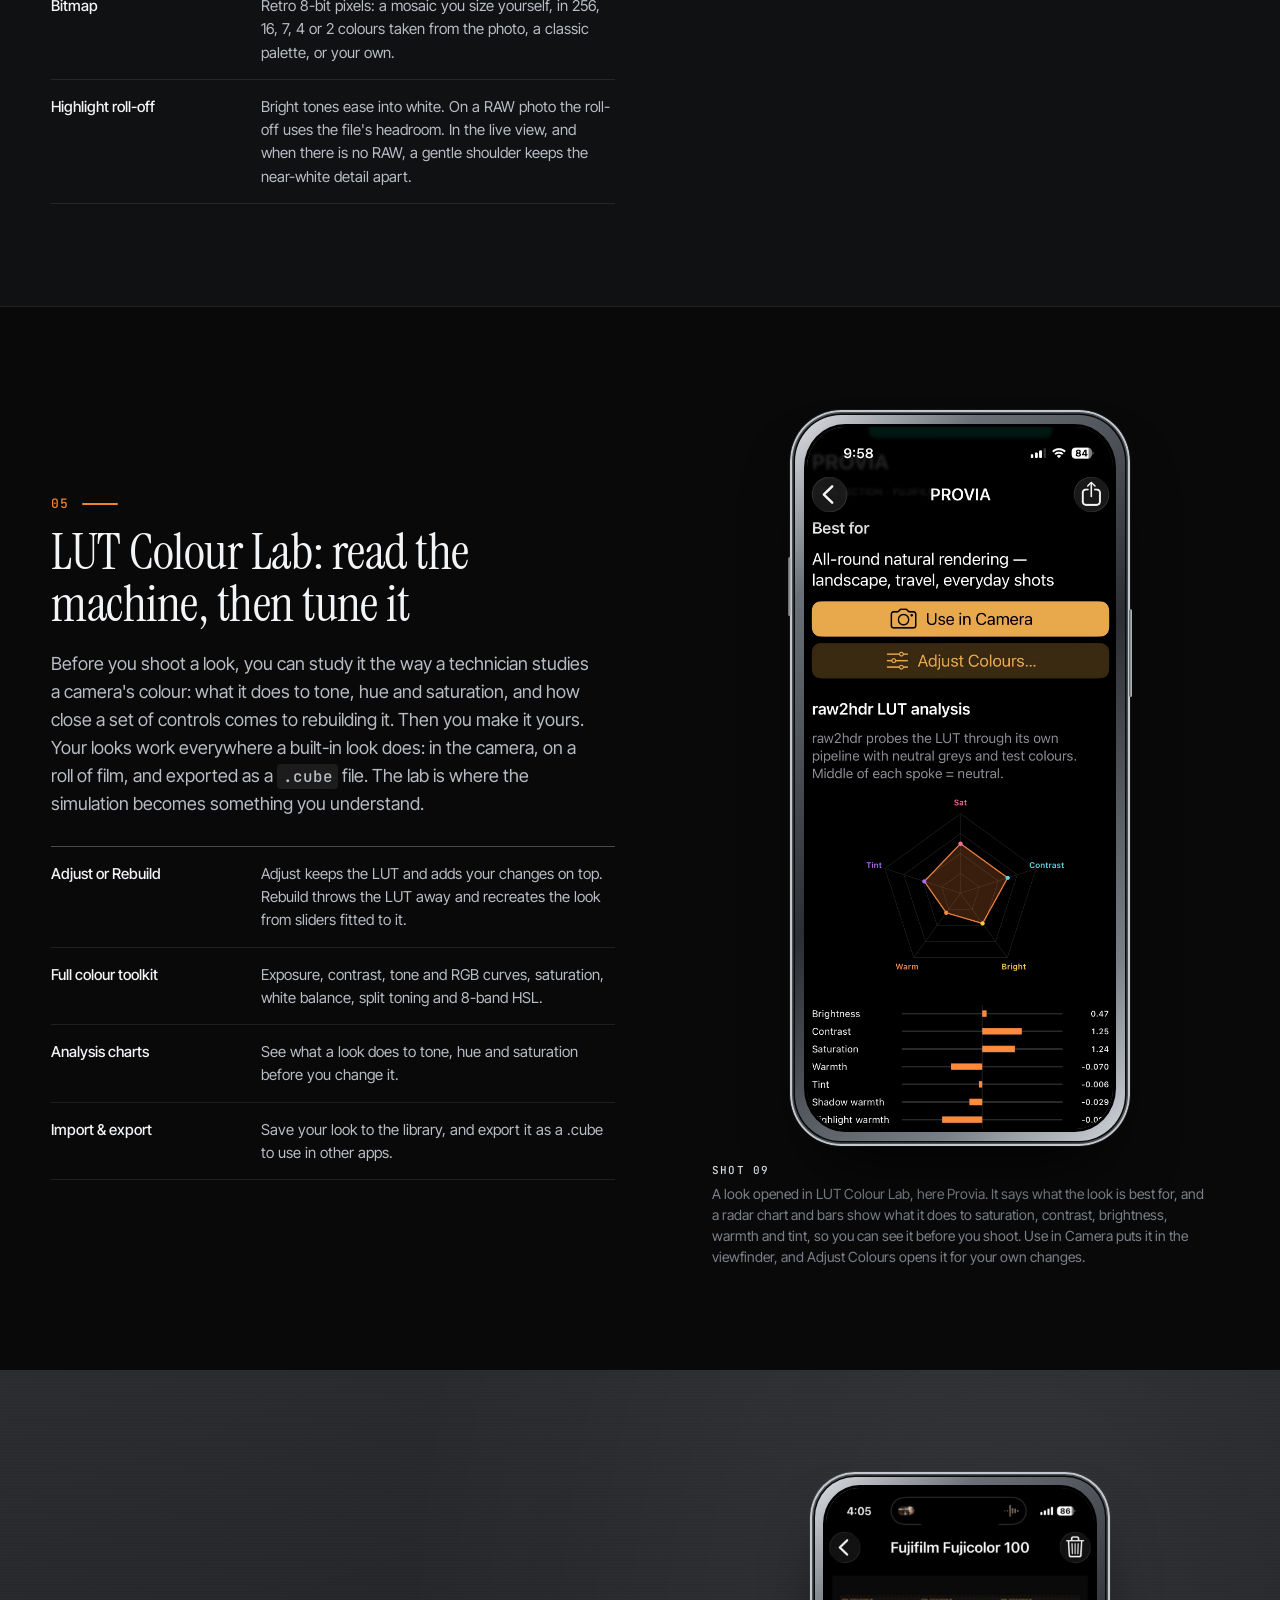
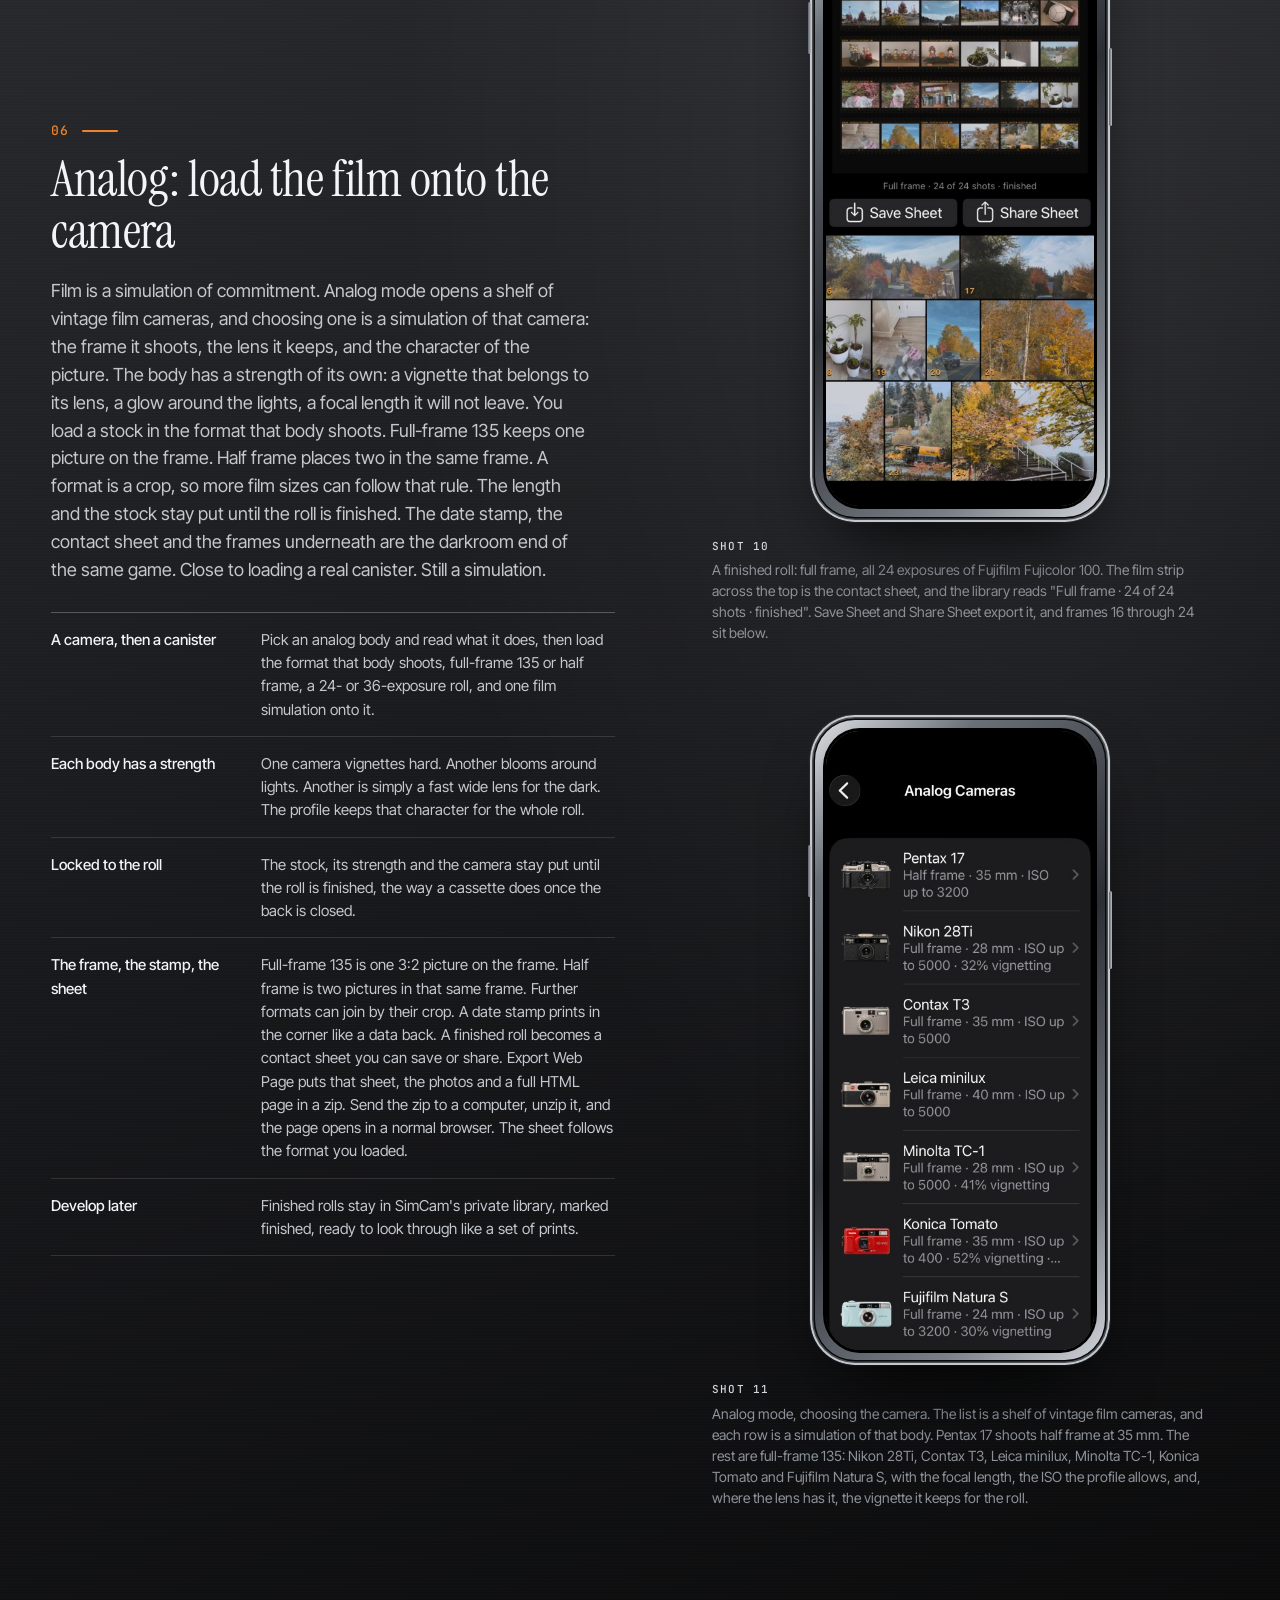
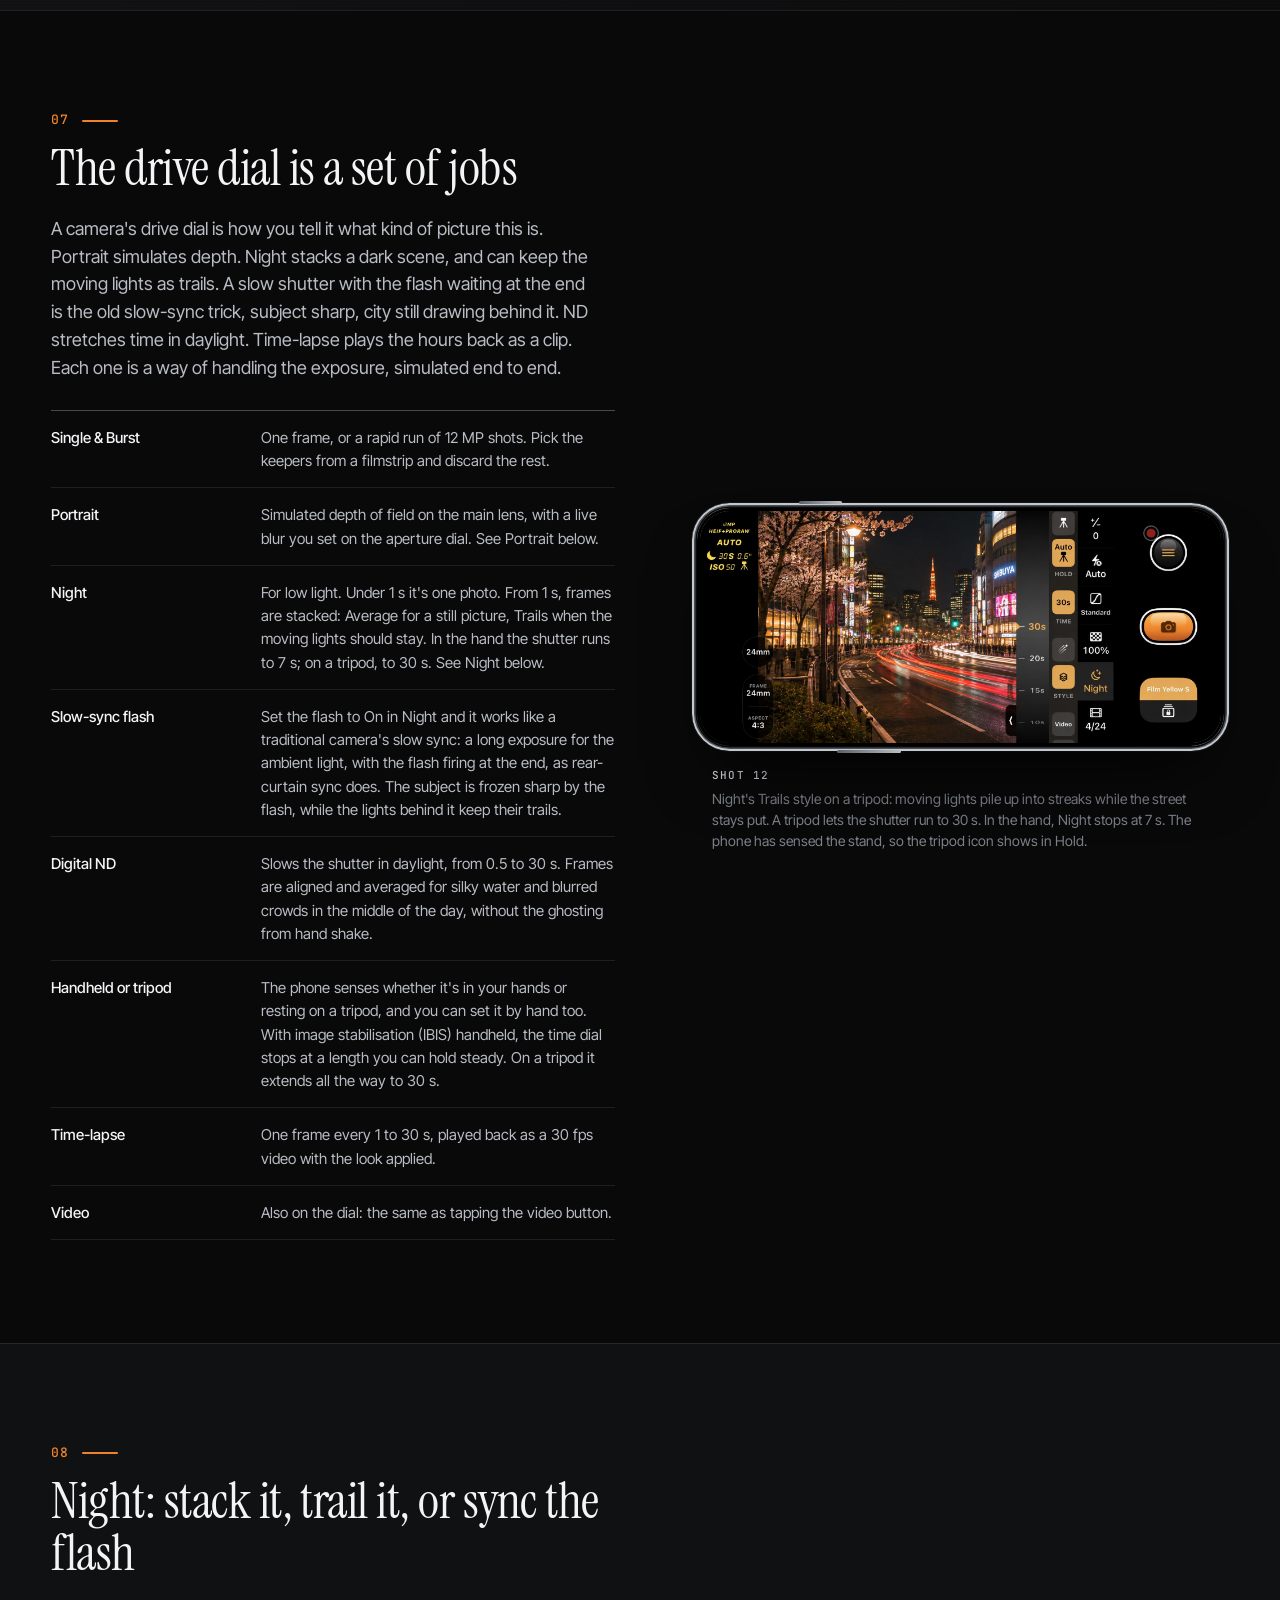
==== commit 57f413f0: "update new features" ====
--- a/index.html
+++ b/index.html
@@ -4,7 +4,7 @@
   <meta charset="utf-8">
   <meta name="viewport" content="width=device-width, initial-scale=1">
   <title>SimCam — Handle the camera</title>
-  <meta name="description" content="SimCam simulates the experience of handling a camera: night stacking and light trails, focus assistants, the exposure triangle, slow-sync flash, film rolls and contact sheets, and a colour pipeline close to a digital camera's own firmware. A simulation, kept close to the real thing.">
+  <meta name="description" content="SimCam simulates the experience of handling a camera: night stacking and light trails, focus assistants, the exposure triangle, slow-sync flash, film rolls and contact sheets, a RAW studio for files from other cameras, and a colour pipeline close to a digital camera's own firmware. A simulation, kept close to the real thing.">
   <link rel="preconnect" href="https://fonts.googleapis.com">
   <link rel="preconnect" href="https://fonts.gstatic.com" crossorigin>
   <link href="https://fonts.googleapis.com/css2?family=Instrument+Serif:ital@0;1&family=Inter+Tight:wght@400;500;600;700&family=JetBrains+Mono:wght@400;500&display=swap" rel="stylesheet">
@@ -20,6 +20,7 @@
         <a href="#screens">In use</a>
         <a href="#features">Features</a>
         <a href="#analog">Analog</a>
+        <a href="#studio">Studio</a>
         <a href="#specs">Specs</a>
       </nav>
       <a class="btn btn-outline" href="https://apps.apple.com/us/app/sim-cam/id6829982603" data-app-store>
@@ -235,6 +236,7 @@
             <ul class="spec-list">
               <li><b>RAW to finished photo</b>Saves HEIF, JPEG or PNG with the look baked in, developed from the raw capture the way a camera finishes its own file.</li>
               <li><b>The pipeline is the simulation</b>On a normal shot the grain and the highlight roll-off are the ones you set, a stand-in for the processing a body does before you ever see the picture. Night starts from computational HDR frames, then stacks and grades them here.</li>
+              <li><b>Three sizes</b>Save at 12, 24 or 48 MP. 24 MP is the 48 MP capture binned down, so it keeps the detail with less noise and a smaller file.</li>
               <li><b>You choose the machine</b>Stacking runs when you pick Night or ND on the drive dial. Depth is captured when you pick Portrait. Each one is a mode you commit to, the way you would pick a long exposure or a portrait lens.</li>
               <li><b>HEIF, computational</b>Night finishes a ready-to-share HDR HEIF. Computational HDR frames are stacked and graded with your look, and highlights brighter than a normal print come back on an HDR screen.</li>
               <li><b>Portrait</b>A simulated aperture, from ƒ1.4 to ƒ16, with the depth saved in the HEIF. Focus, subject separation and Portrait lighting can still be changed after the shot.</li>
@@ -368,6 +370,10 @@
               <li><b>Lens vignetting</b>Corners darken the way a wide-open lens falls off, round about the centre. All the way up is about two stops at the corners, and the middle stays as it is. A camera profile can lock its own vignette for the whole roll.</li>
               <li><b>Color Chrome</b>On the Special effects control, at Off, Weak or Strong. Saturated reds, yellows and greens go deeper, so a bright colour keeps its steps of tone. Pale and dark colours stay as they are.</li>
               <li><b>FX Blue</b>The same deepening for blues, skies and water. Off, Weak or Strong, and it can be on together with Color Chrome.</li>
+              <li><b>Light Trail</b>Smears the lights the halation finds, along any angle: centred on each light, or one way and fading off. The strength you see in the live view is the strength that is saved, on any look.</li>
+              <li><b>Tilt-Shift</b>Miniature focus on any photo: a sharp horizontal or vertical strip, or a circle, with the rest blurred more the farther it is from the sharp zone.</li>
+              <li><b>Halftone</b>Newspaper-print dots in mono, CMYK or RGB, with the dot size, rotation and randomness your own.</li>
+              <li><b>Bitmap</b>Retro 8-bit pixels: a mosaic you size yourself, in 256, 16, 7, 4 or 2 colours taken from the photo, a classic palette, or your own.</li>
               <li><b>Highlight roll-off</b>Bright tones ease into white. On a RAW photo the roll-off uses the file's headroom. In the live view, and when there is no RAW, a gentle shoulder keeps the near-white detail apart.</li>
             </ul>
           </div>
@@ -576,7 +582,9 @@
               <li><b>Tap to focus</b>Tap the subject and the blur is measured from there, so what's at that distance stays sharp.</li>
               <li><b>Edit it in Photos</b>The photo saves its depth map and mattes. Open it in Apple Photos and Edit offers the aperture slider, refocus and Portrait lighting.</li>
               <li><b>Like a 35 mm lens</b>The simulated blur follows a 35 mm lens: a wider aperture, a longer focal length or a closer subject all blur more. Very close up, the effect fades out, as it does on Apple's own camera.</li>
-              <li><b>HEIF only</b>Depth lives in the HEIF file, so Portrait saves HEIF at 12 MP and the format choice is set aside.</li>
+              <li><b>Every lens that has depth</b>Shoot Portrait on the 24 mm wide lens or step to the telephoto, the way Apple's camera offers 1×, 2× and 5×. Each keeps its own depth, so Photos can still edit it.</li>
+              <li><b>Night mode in Portrait</b>Leave the shutter and ISO on automatic and iOS applies its low-light processing to the portrait. Turning the aperture dial only sets the blur, so it never gets in the way.</li>
+              <li><b>HEIF only</b>Depth lives in the HEIF file, so Portrait saves HEIF at 12 MP, as Apple's camera does, and the format choice is set aside.</li>
               <li><b>Your look still applies</b>The film simulation, grain and halation are developed into the portrait like any other shot.</li>
             </ul>
           </div>
@@ -800,6 +808,52 @@
           </div>
         </div>
       </article>
+
+      <!-- 15 -->
+      <article class="feature" id="studio">
+        <div class="wrap feature-grid">
+          <div class="feature-text">
+            <p class="feature-no">15</p>
+            <h3>Camera RAW Studio: bring other cameras in</h3>
+            <p class="feature-lede">
+              SimCam's pipeline is not only for the phone. Camera RAW Studio, part of SimCam
+              Pro, takes RAW files from the camera you already own and develops them the same
+              way: the look, the film effects and the finish you chose, on a file that never
+              passed through a phone's processing. One frame opens as a photo editor. Several
+              frames from one camera stack, as Night does, into a cleaner picture or a trail of
+              light. The originals are never touched.
+            </p>
+            <ul class="spec-list">
+              <li><b>Import from anywhere</b>A USB drive, an SD card in a reader, another camera over USB-C, or any folder in Files, and RAW from Apple Photos too.</li>
+              <li><b>Straight from the camera</b>Plug in a body such as a Fujifilm X-E5 set to USB storage mode and SimCam reads its RAW files directly, newest first, with no card reader.</li>
+              <li><b>One frame or a stack</b>A single RAW opens in the editor. Several are aligned on their contours, shaken frames left out, and averaged, or laid with the brightest lights for light and star trails.</li>
+              <li><b>The camera's own controls</b>The same menu as the viewfinder: LUT and its strength, film curve, white balance, exposure, bloom, halation, light trail, diffusion, vignette, grain, Color Chrome, Tilt-Shift, halftone, bitmap, date stamp and double exposure.</li>
+              <li><b>Saved like a camera file</b>An HDR HEIF with a gain map on iOS 18 and later, or SDR, kept in your private library or Apple Photos. The RAW originals stay as they are.</li>
+            </ul>
+          </div>
+          <div class="duo">
+            <figure class="device-fig">
+              <div class="phone" data-shot="feature-studio-import.jpg">
+                <div class="screen"></div>
+              </div>
+              <figcaption>
+                <span class="shot-id">SHOT 23</span>
+                The Import RAW from sheet: USB drive, SD card or camera, and Apple Files or
+                Photos below.
+              </figcaption>
+            </figure>
+            <figure class="device-fig">
+              <div class="phone" data-shot="feature-studio-editor.jpg">
+                <div class="screen"></div>
+              </div>
+              <figcaption>
+                <span class="shot-id">SHOT 24</span>
+                The studio editor, with the camera's own menu under the picture.
+              </figcaption>
+            </figure>
+          </div>
+        </div>
+      </article>
     </section>
 
     <!-- ───────────── Specs ───────────── -->
@@ -810,8 +864,8 @@
           <h2>The spec sheet.</h2>
         </header>
         <dl class="spec-table">
-          <div><dt>Capture</dt><dd>Bayer RAW (12 MP) or Apple ProRAW (Pro models), developed in-app</dd></div>
-          <div><dt>Output</dt><dd>HEIF · JPEG · PNG, optionally + RAW DNG or + ProRAW DNG</dd></div>
+          <div><dt>Capture</dt><dd>Bayer RAW (12 MP) or Apple ProRAW (Pro models, 12 or 48 MP), developed in-app</dd></div>
+          <div><dt>Output</dt><dd>HEIF · JPEG · PNG at 12, 24 or 48 MP, optionally + RAW DNG or + ProRAW DNG</dd></div>
           <div><dt>Focal lengths</dt><dd>13 · 24 · 28 · 35 · 45 · 85 · 120 mm</dd></div>
           <div><dt>Frame lines</dt><dd>Current lens + next three</dd></div>
           <div><dt>Aspect ratios</dt><dd>Native · 1:1 · 4:3 · 3:2 · 16:9</dd></div>
@@ -820,10 +874,11 @@
           <div><dt>Metering</dt><dd>LED bar −2 … +2 EV, live histogram</dd></div>
           <div><dt>Drive</dt><dd>Single · Burst · Portrait · Night · ND · Time-lapse · Video</dd></div>
           <div><dt>Night</dt><dd>Metered: single shot under 1 s, stacked from 1 s (7 s handheld, 30 s tripod) · Average or Trails · STD 12 MP or Hi Res · HDR HEIF</dd></div>
-          <div><dt>Portrait</dt><dd>A simulated aperture-driven blur · depth and mattes saved in HEIF for refocus in Photos · 12 MP</dd></div>
+          <div><dt>Portrait</dt><dd>A simulated aperture-driven blur · wide and telephoto lenses · depth and mattes saved in HEIF for refocus in Photos · iOS low-light processing · 12 MP</dd></div>
           <div><dt>Metadata</dt><dd>Aperture · shutter · ISO · focal length · distance · look values · GPS · drive mode</dd></div>
           <div><dt>Film looks</dt><dd>140+ LUTs, custom looks, .cube export</dd></div>
-          <div><dt>Film effects</dt><dd>Halation · Bloom · Diffusion · Vignetting · Grain · Color Chrome · FX Blue · Highlight roll-off · Film curves</dd></div>
+          <div><dt>Film effects</dt><dd>Halation · Bloom · Diffusion · Vignetting · Grain · Color Chrome · FX Blue · Highlight roll-off · Film curves · Light Trail · Tilt-Shift · Halftone · Bitmap</dd></div>
+          <div><dt>Camera RAW Studio</dt><dd>SimCam Pro · RAW from USB drive, SD card, camera over USB-C, Files or Photos · single-frame editor or aligned stack (Average or Trails) · HDR HEIF out</dd></div>
           <div><dt>Focus</dt><dd>Distance scale · Zoom focusing · Peaking · Clipping</dd></div>
           <div><dt>Levels</dt><dd>Line · Ball · Tubes</dd></div>
           <div><dt>Video</dt><dd>1080p · 30 fps · HEVC · 16:9 · live grade</dd></div>
